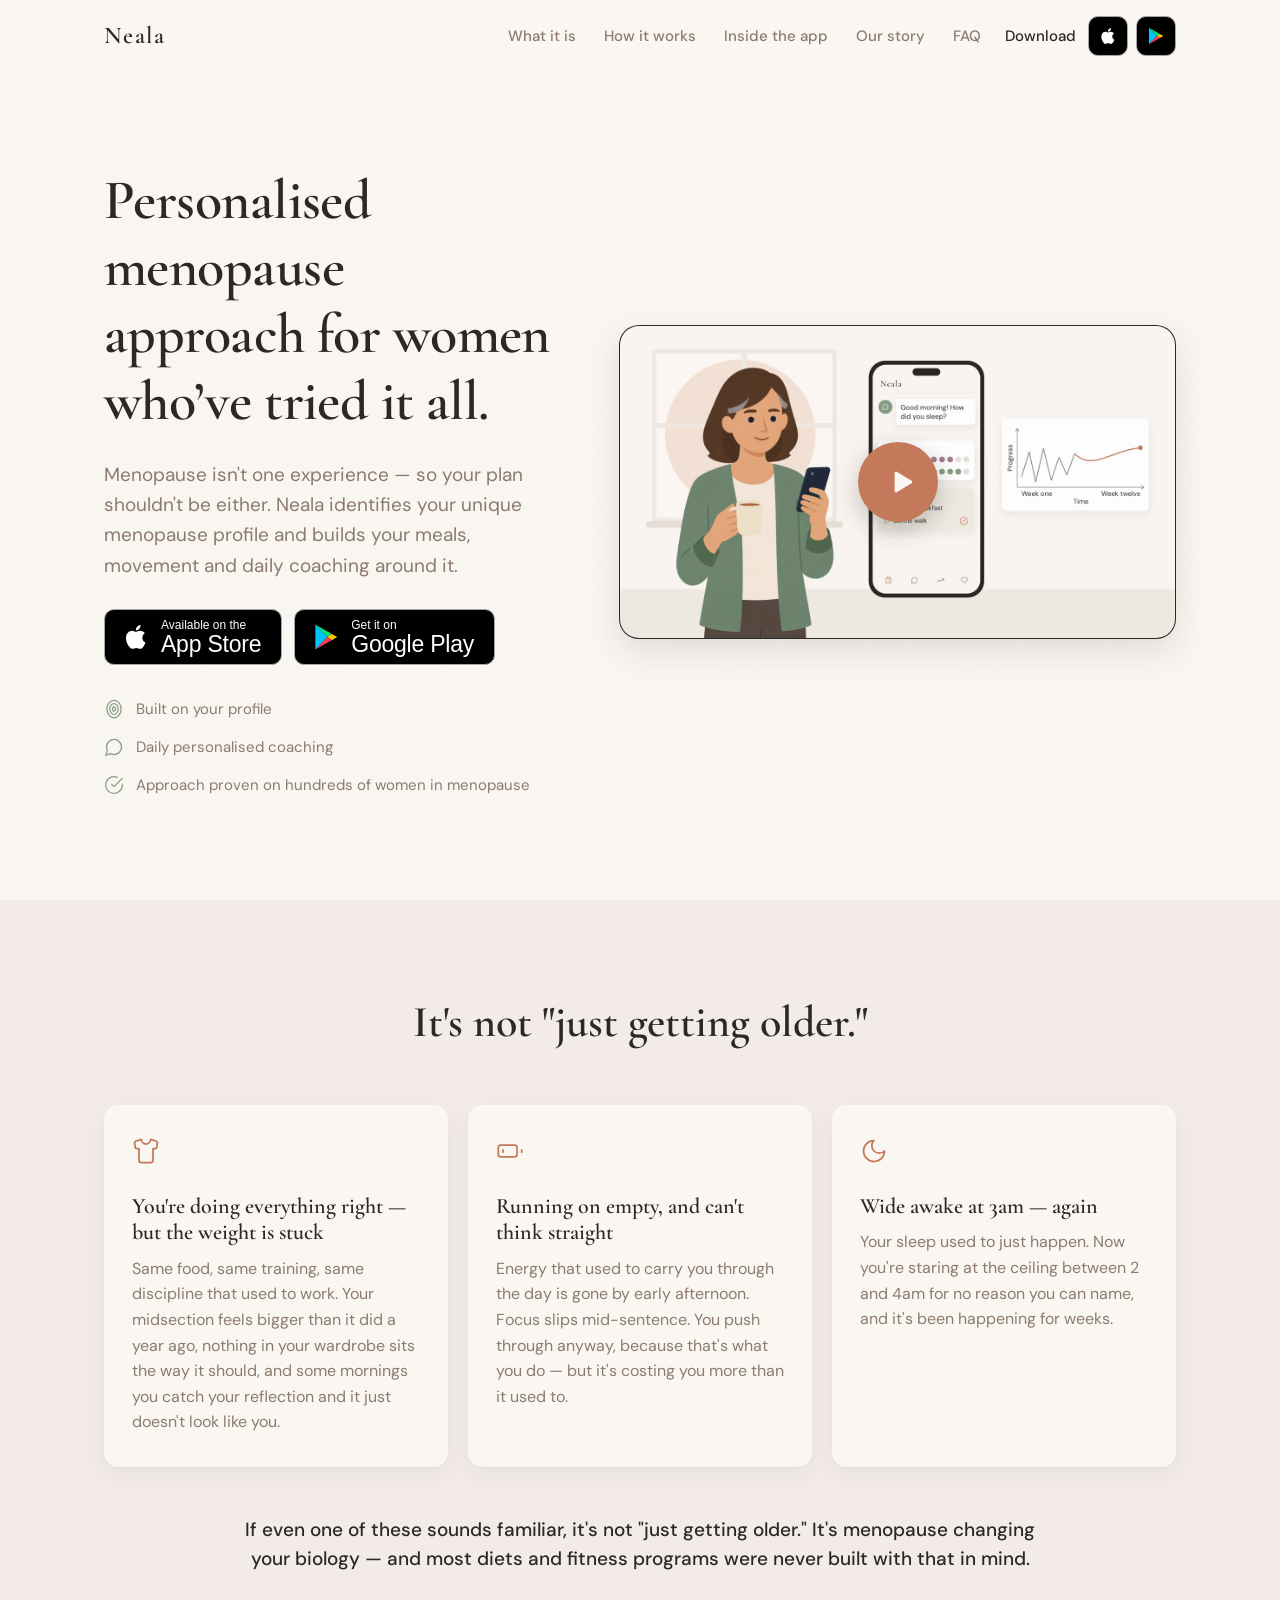
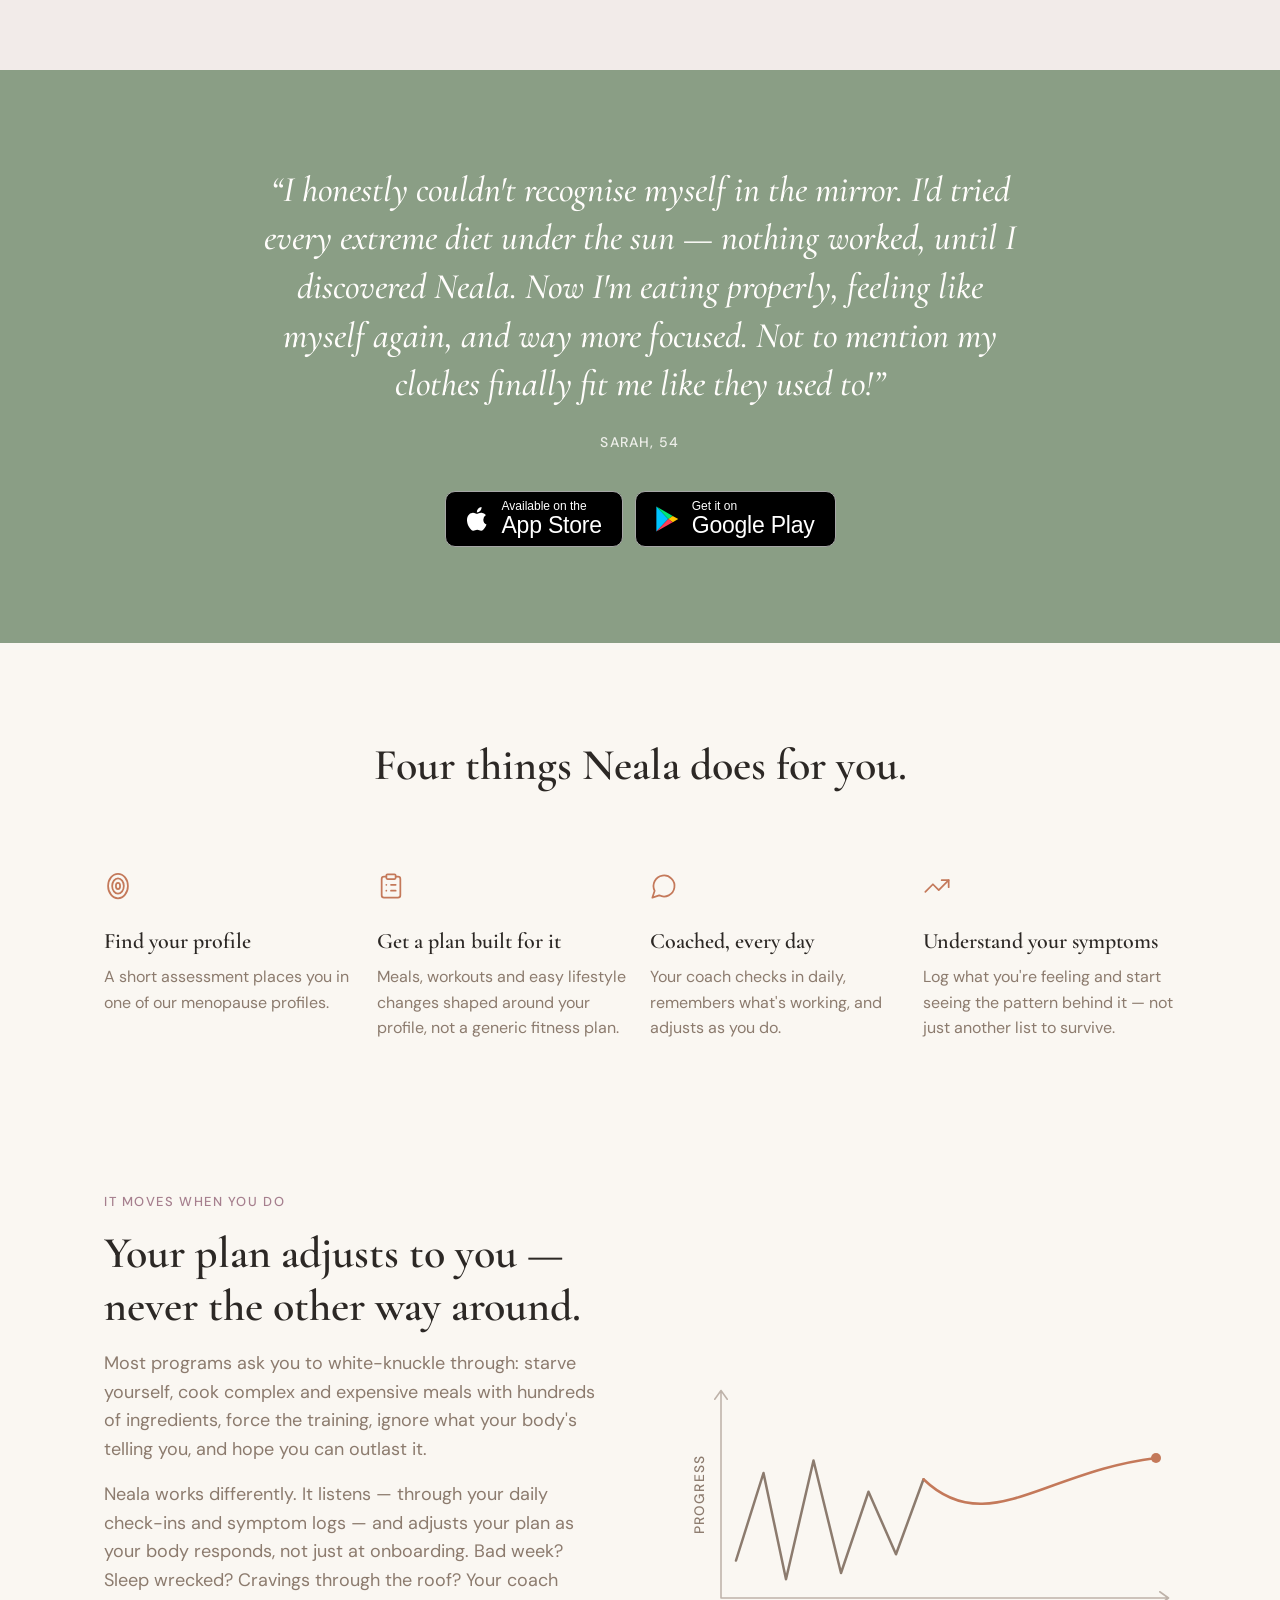
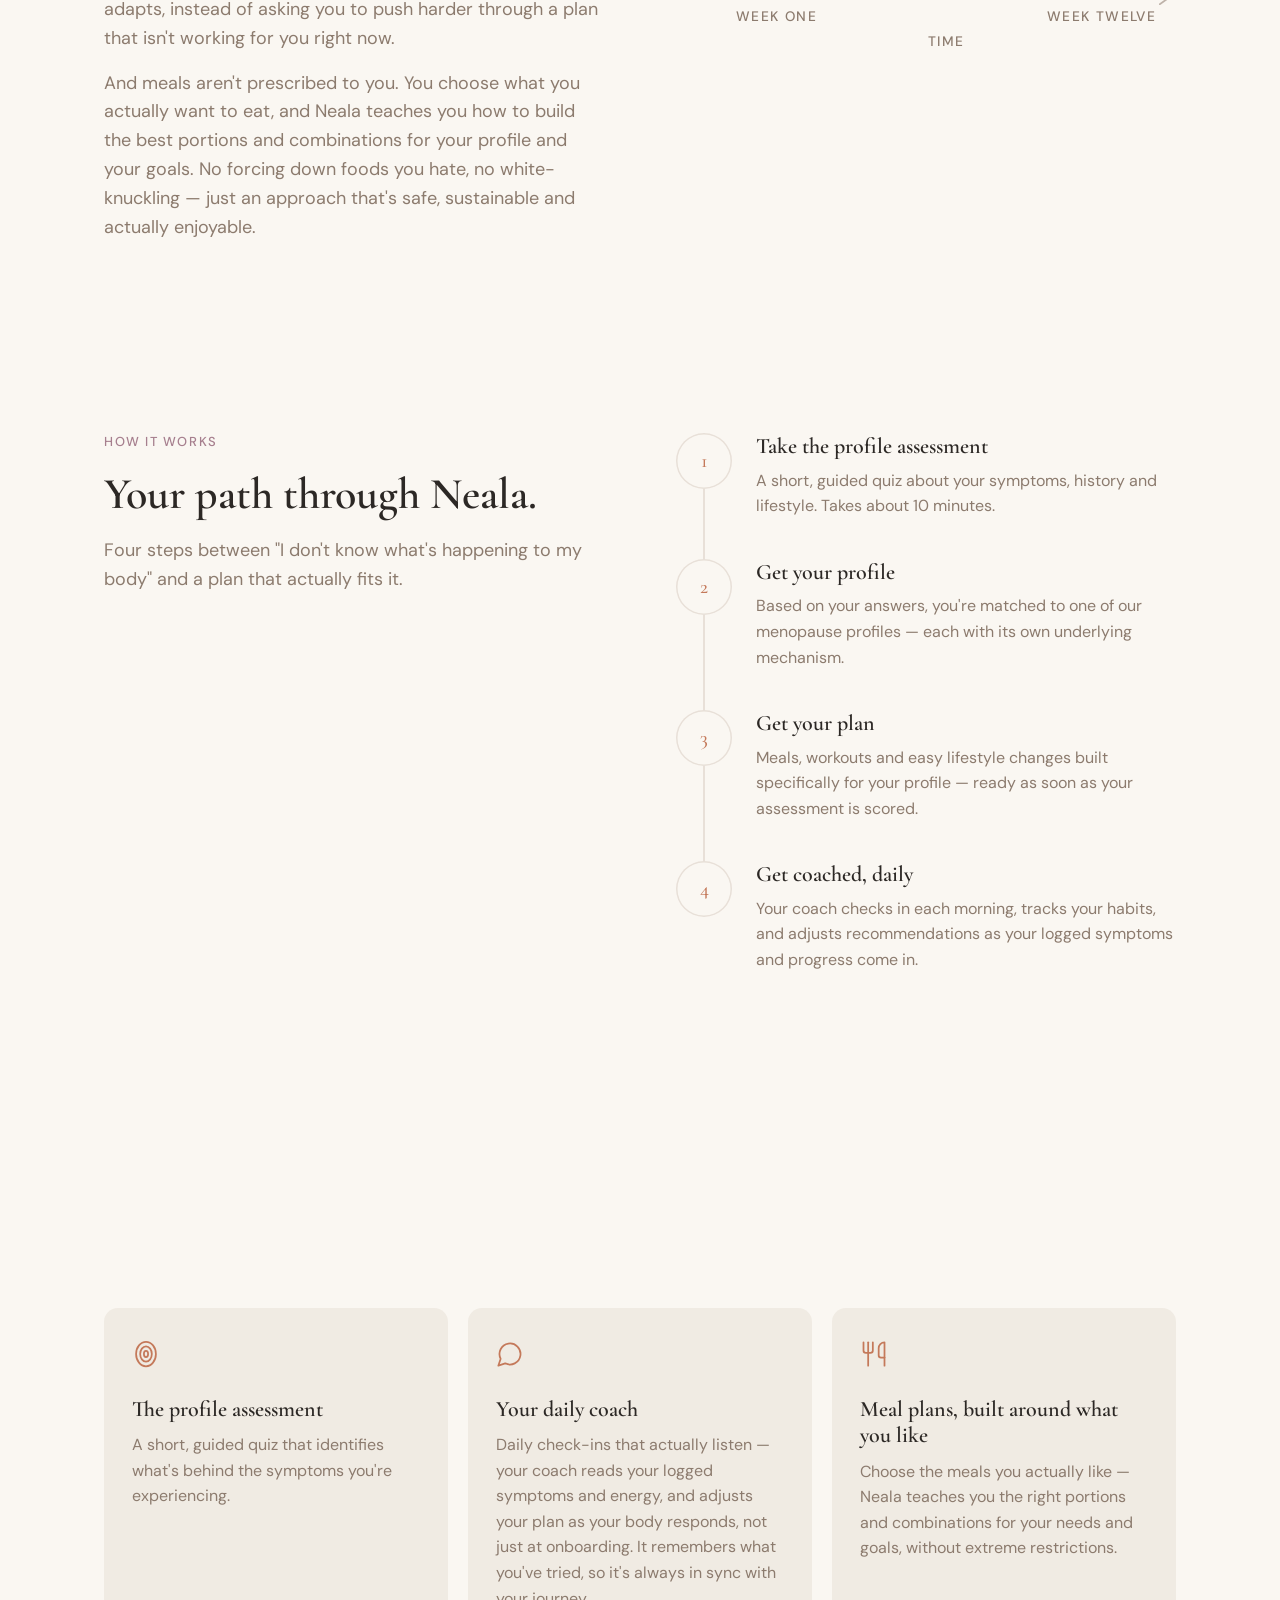
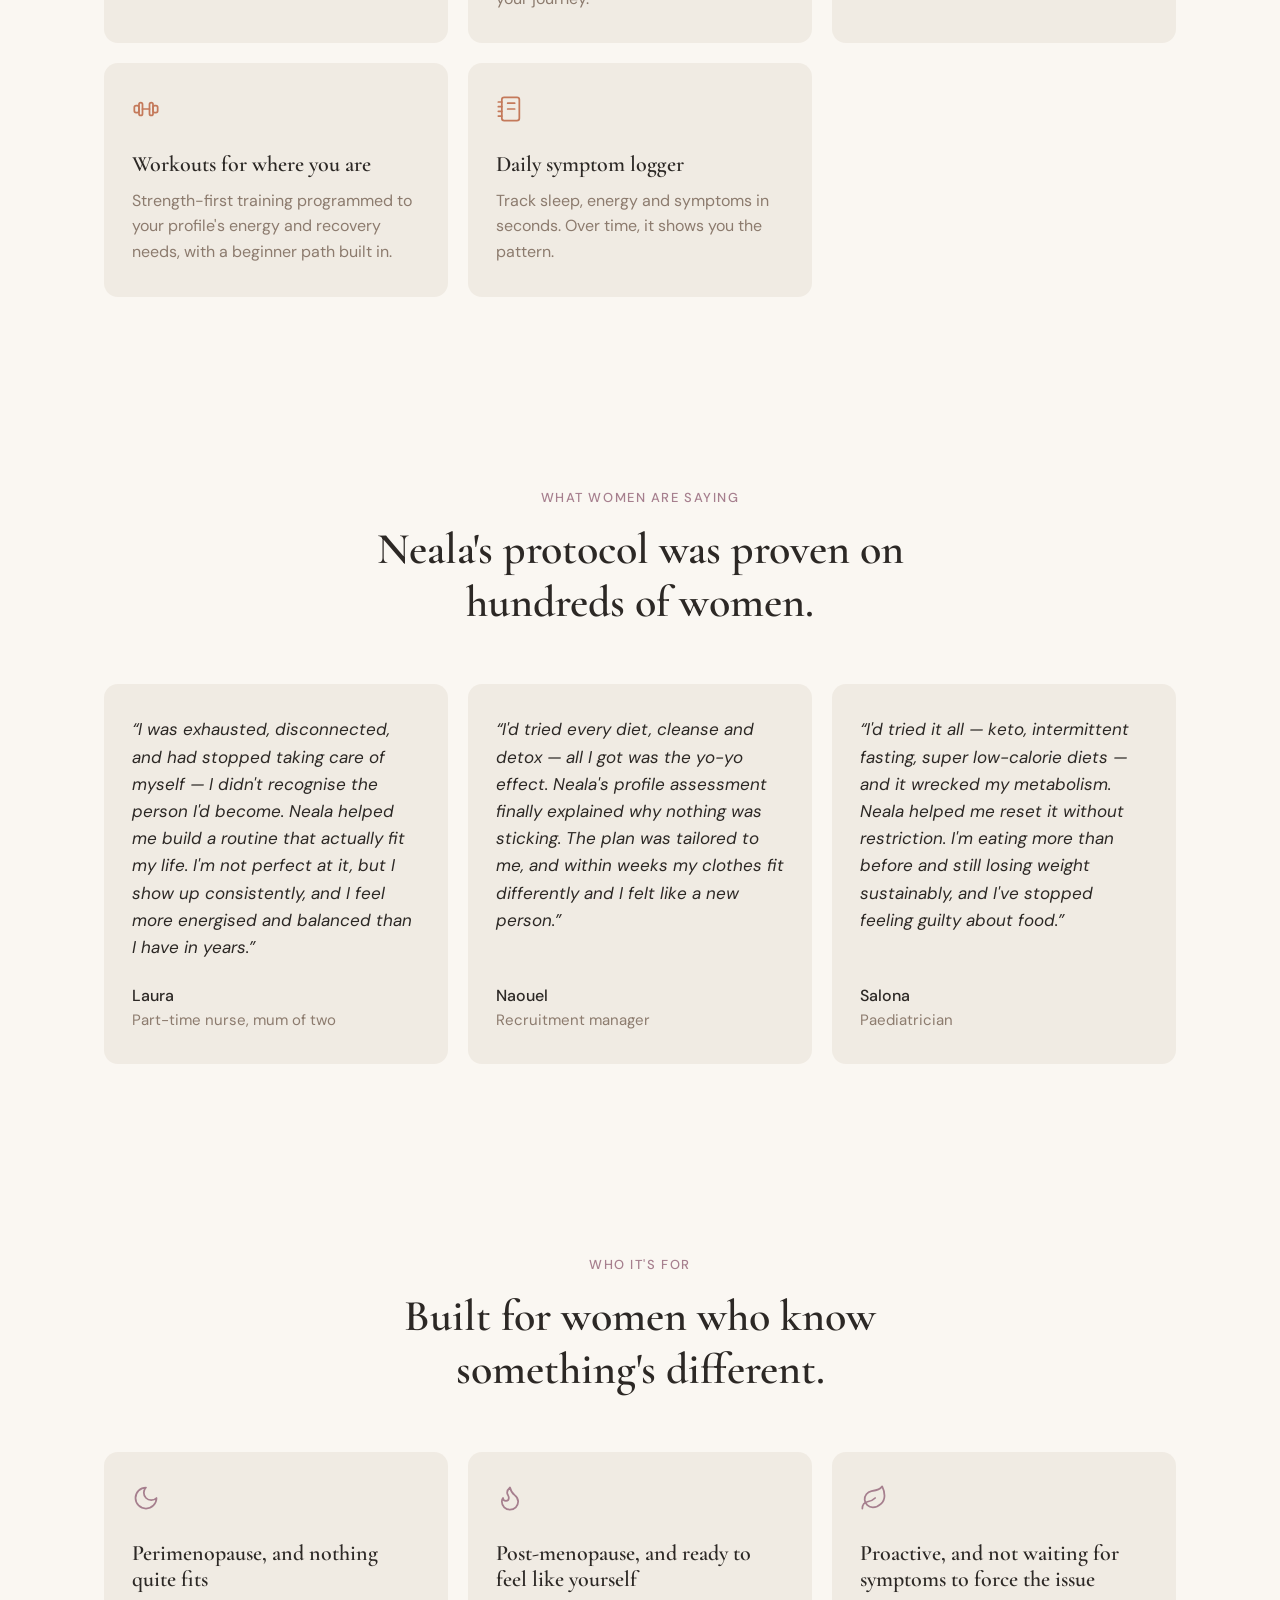
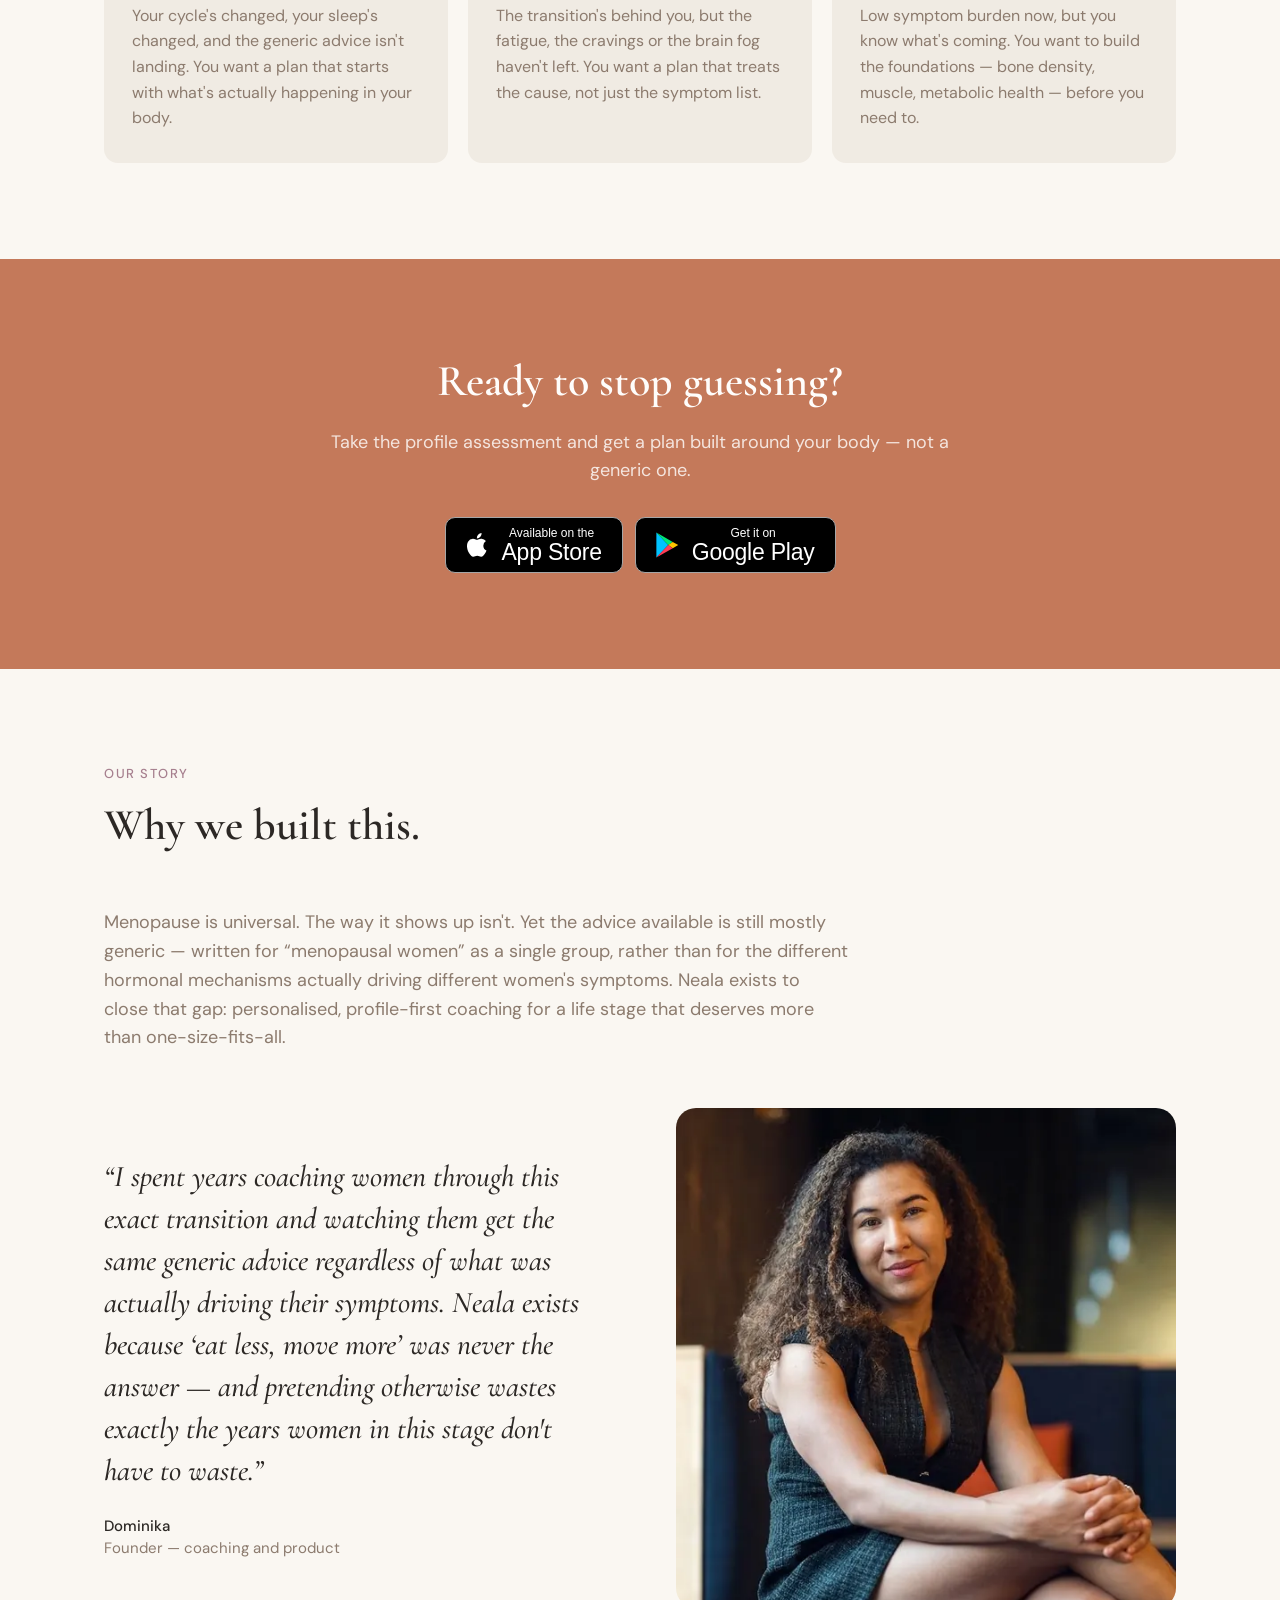
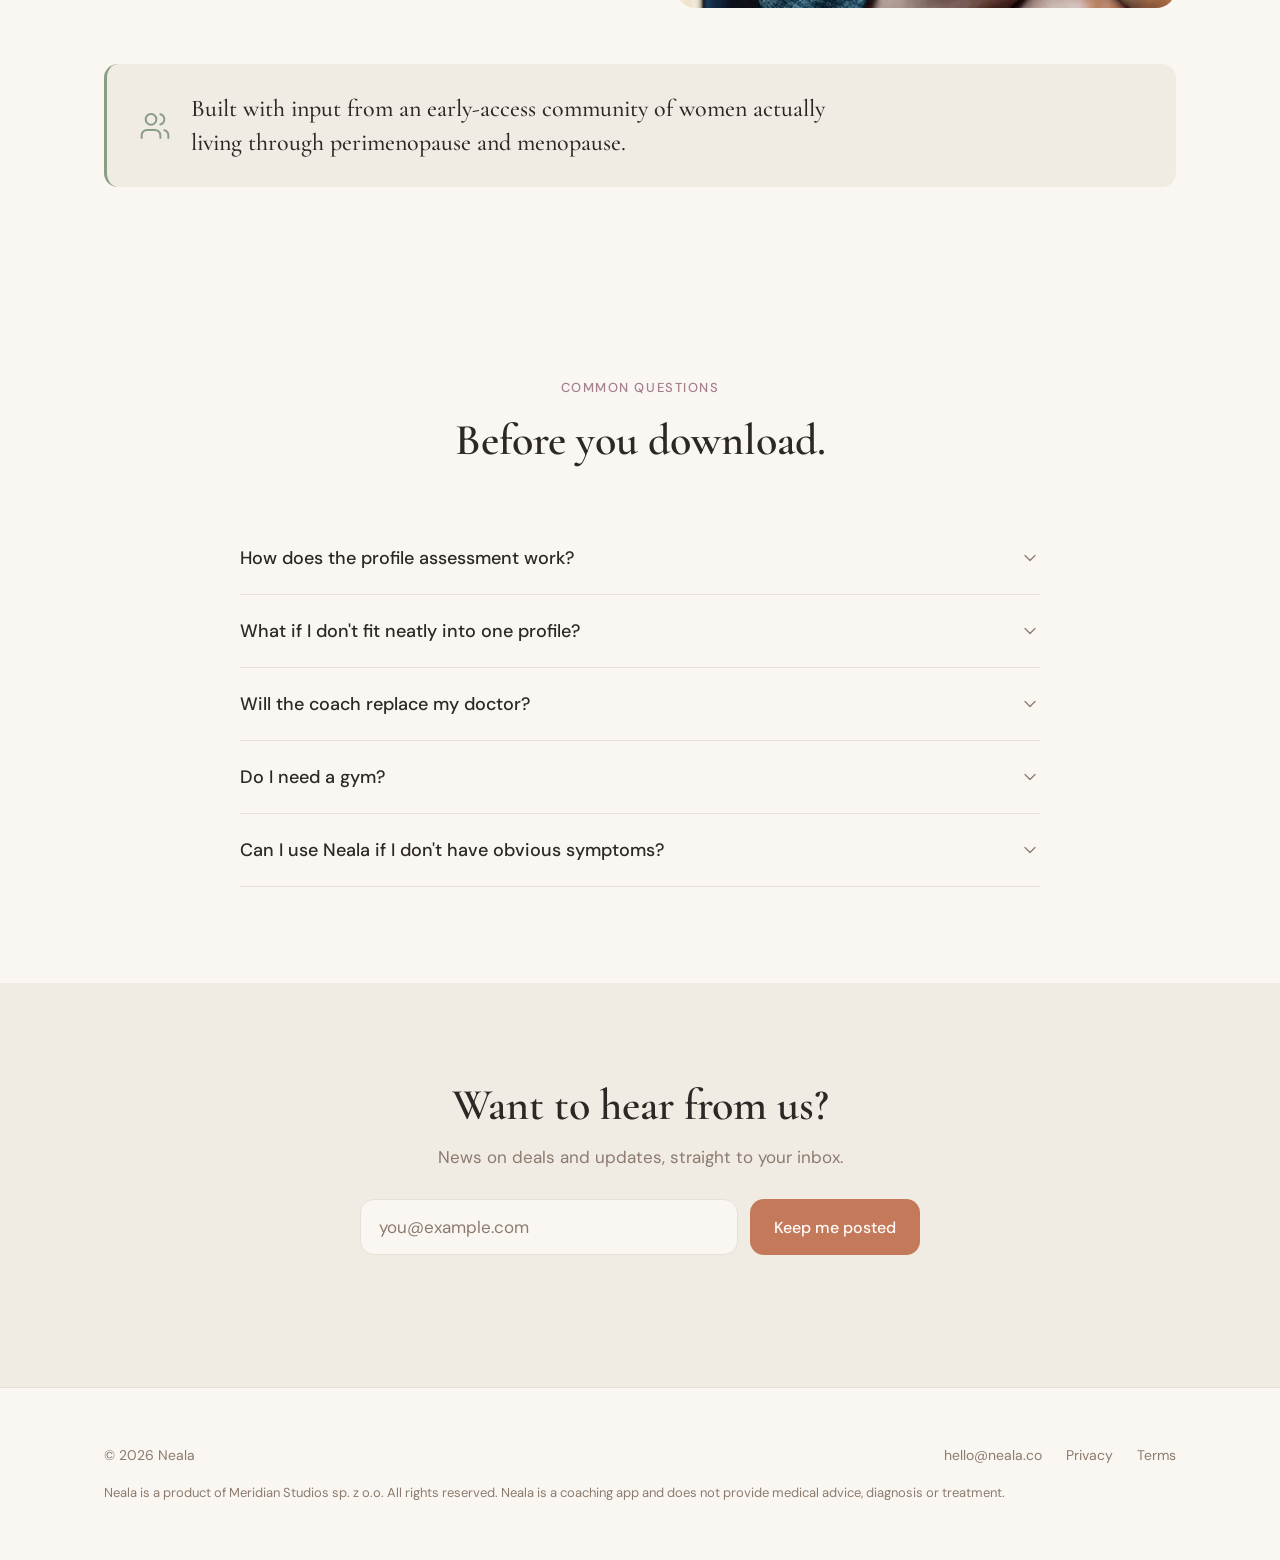
==== index.html @ 7c04488b "GA4 behind a cookie banner, website section in the privacy policy (LUN-166) Co-Authored-By: Claude O" ====
<!doctype html>
<html lang="en">
<head>
  <meta charset="utf-8">
  <meta name="viewport" content="width=device-width, initial-scale=1">

  <title>Neala - Personalised menopause coaching</title>
  <meta name="description" content="Menopause isn't one experience. Neala identifies your unique menopause profile and builds your meals, movement and daily coaching around it.">
  <link rel="canonical" href="https://neala.co/">

  <link rel="icon" href="assets/favicon.png" type="image/png">
  <link rel="apple-touch-icon" href="assets/apple-touch-icon.png">

  <!-- Link previews (iMessage, WhatsApp, Slack, social). -->
  <meta property="og:type" content="website">
  <meta property="og:site_name" content="Neala">
  <meta property="og:title" content="Neala - Personalised menopause coaching">
  <meta property="og:description" content="Personalised menopause approach for women who've tried it all.">
  <meta property="og:image" content="https://neala.co/assets/og-image.jpg">
  <meta property="og:image:width" content="1200">
  <meta property="og:image:height" content="630">
  <meta name="twitter:card" content="summary_large_image">
  <meta name="theme-color" content="#FAF7F2">

  <link rel="preconnect" href="https://fonts.googleapis.com">
  <link rel="preconnect" href="https://fonts.gstatic.com" crossorigin>
  <link href="https://fonts.googleapis.com/css2?family=Cormorant+Garamond:ital,wght@0,500;0,600;1,500;1,600&family=DM+Sans:wght@400;500&display=swap" rel="stylesheet">

  <link rel="stylesheet" href="assets/styles.css">

</head>
<body>

<a class="skip-link" href="#main">Skip to content</a>

<!-- One line-icon set for the whole page, referenced with <use>. Lucide geometry,
     1.5px stroke, matching the icon set the app uses. -->
<svg width="0" height="0" style="position:absolute" aria-hidden="true" focusable="false">
  <defs>
    <symbol id="i-shirt" viewBox="0 0 24 24"><path d="M20.38 3.46 16 2a4 4 0 0 1-8 0L3.62 3.46a2 2 0 0 0-1.34 2.23l.58 3.47a1 1 0 0 0 .99.84H6v10c0 1.1.9 2 2 2h8a2 2 0 0 0 2-2V10h2.15a1 1 0 0 0 .99-.84l.58-3.47a2 2 0 0 0-1.34-2.23Z"/></symbol>
    <symbol id="i-battery" viewBox="0 0 24 24"><rect x="2" y="7" width="16" height="10" rx="2"/><path d="M22 11v2M6 11v2"/></symbol>
    <symbol id="i-moon" viewBox="0 0 24 24"><path d="M12 3a6 6 0 0 0 9 9 9 9 0 1 1-9-9Z"/></symbol>
    <symbol id="i-compass" viewBox="0 0 24 24"><circle cx="12" cy="12" r="10"/><path d="m16.24 7.76-2.12 6.36-6.36 2.12 2.12-6.36 6.36-2.12Z"/></symbol>
    <symbol id="i-plan" viewBox="0 0 24 24"><path d="M16 4h2a2 2 0 0 1 2 2v14a2 2 0 0 1-2 2H6a2 2 0 0 1-2-2V6a2 2 0 0 1 2-2h2"/><rect x="8" y="2" width="8" height="4" rx="1"/><path d="M12 11h4M12 16h4M8 11h.01M8 16h.01"/></symbol>
    <symbol id="i-message" viewBox="0 0 24 24"><path d="M7.9 20A9 9 0 1 0 4 16.1L2 22Z"/></symbol>
    <symbol id="i-trending" viewBox="0 0 24 24"><path d="M22 7 13.5 15.5 8.5 10.5 2 17"/><path d="M16 7h6v6"/></symbol>
    <symbol id="i-utensils" viewBox="0 0 24 24"><path d="M3 2v7a2 2 0 0 0 2 2h4a2 2 0 0 0 2-2V2"/><path d="M7 2v20"/><path d="M21 15V2a5 5 0 0 0-5 5v6a2 2 0 0 0 2 2h3"/><path d="M21 15v7"/></symbol>
    <symbol id="i-dumbbell" viewBox="0 0 24 24"><rect x="2" y="9" width="4" height="6" rx="1.5"/><rect x="18" y="9" width="4" height="6" rx="1.5"/><rect x="6" y="6.5" width="3" height="11" rx="1.5"/><rect x="15" y="6.5" width="3" height="11" rx="1.5"/><path d="M9 12h6"/></symbol>
    <symbol id="i-apple" viewBox="0 0 24 24"><path d="M17.05 12.53a4.36 4.36 0 0 1 2.08-3.66 4.47 4.47 0 0 0-3.52-1.9c-1.48-.15-2.91.88-3.67.88s-1.93-.86-3.17-.84a4.69 4.69 0 0 0-3.95 2.4c-1.69 2.93-.43 7.27 1.21 9.65.8 1.16 1.76 2.47 3.01 2.42 1.21-.05 1.67-.78 3.13-.78s1.88.78 3.16.75c1.31-.02 2.13-1.18 2.93-2.35a10.4 10.4 0 0 0 1.33-2.72 4.23 4.23 0 0 1-2.54-3.85ZM14.7 5.4a4.28 4.28 0 0 0 .98-3.07 4.36 4.36 0 0 0-2.82 1.46 4.07 4.07 0 0 0-1 2.96 3.6 3.6 0 0 0 2.84-1.35Z"/></symbol>
    <symbol id="i-play" viewBox="0 0 24 24"><path fill="#00C3FF" d="M3.5 2 13 12 3.5 22Z"/><path fill="#00E676" d="M3.5 2 16.6 9.5 13 12Z"/><path fill="#FFC400" d="M16.6 9.5 21 12 16.6 14.5 13 12Z"/><path fill="#FF3D57" d="M3.5 22 13 12 16.6 14.5Z"/></symbol>
    <symbol id="i-users" viewBox="0 0 24 24"><path d="M16 21v-2a4 4 0 0 0-4-4H6a4 4 0 0 0-4 4v2"/><circle cx="9" cy="7" r="4"/><path d="M22 21v-2a4 4 0 0 0-3-3.87"/><path d="M16 3.13a4 4 0 0 1 0 7.75"/></symbol>
    <symbol id="i-check-circle" viewBox="0 0 24 24"><path d="M22 11.08V12a10 10 0 1 1-5.93-9.14"/><path d="M22 4 12 14.01l-3-3"/></symbol>
    <symbol id="i-pulse" viewBox="0 0 24 24"><path d="M22 12h-4l-3 9L9 3l-3 9H2"/></symbol>
    <symbol id="i-heart" viewBox="0 0 24 24"><path d="M19 14c1.49-1.46 3-3.21 3-5.5A5.5 5.5 0 0 0 16.5 3c-1.76 0-3 .5-4.5 2-1.5-1.5-2.74-2-4.5-2A5.5 5.5 0 0 0 2 8.5c0 2.3 1.5 4.05 3 5.5l7 7Z"/></symbol>
    <symbol id="i-flame" viewBox="0 0 24 24"><path d="M8.5 14.5A2.5 2.5 0 0 0 11 12c0-1.38-.5-2-1-3-1.07-2.14-.22-4.05 2-6 .5 2.5 2 4.9 4 6.5 2 1.6 3 3.5 3 5.5a7 7 0 1 1-14 0c0-1.15.43-2.29 1-3a2.5 2.5 0 0 0 2.5 2.5Z"/></symbol>
    <symbol id="i-leaf" viewBox="0 0 24 24"><path d="M11 20A7 7 0 0 1 9.8 6.1C15.5 5 17 4.48 19 2c1 2 2 4.18 2 8 0 5.5-4.78 10-10 10Z"/><path d="M2 21c0-3 1.85-5.36 5.08-6C9.5 14.52 12 13 13 12"/></symbol>
    <symbol id="i-pen" viewBox="0 0 24 24"><path d="M12 20h9"/><path d="M16.38 3.62a1 1 0 0 1 3 3L7.37 18.64a2 2 0 0 1-.86.5l-2.87.84a.5.5 0 0 1-.62-.62l.84-2.87a2 2 0 0 1 .5-.86Z"/></symbol>
    <symbol id="i-boundary" viewBox="0 0 24 24"><circle cx="12" cy="12" r="9"/><path d="M8 12h8"/></symbol>
    <symbol id="i-pattern" viewBox="0 0 24 24"><ellipse cx="12" cy="12" rx="8.5" ry="10.5"/><ellipse cx="12" cy="12" rx="5" ry="6.5"/><ellipse cx="12" cy="12" rx="1.8" ry="2.6"/></symbol>
    <symbol id="i-notebook" viewBox="0 0 24 24"><rect x="5" y="2" width="15" height="20" rx="2"/><path d="M2 6h3M2 10h3M2 14h3M2 18h3"/><path d="M10 7h6M10 12h6"/></symbol>
    <symbol id="i-play-video" viewBox="0 0 24 24"><path d="M8 5.14v13.72a1 1 0 0 0 1.5.86l11.24-6.86a1 1 0 0 0 0-1.72L9.5 4.28A1 1 0 0 0 8 5.14Z"/></symbol>
    <symbol id="i-chevron" viewBox="0 0 24 24"><path d="m6 9 6 6 6-6"/></symbol>
  </defs>
</svg>

<header class="site-header" id="site-header">
  <div class="container">
    <a class="brand" href="#top">Neala</a>
    <nav class="nav" aria-label="Sections">
      <a href="#what">What it is</a>
      <a href="#how">How it works</a>
      <a href="#inside">Inside the app</a>
      <a href="#story">Our story</a>
      <a href="#faq">FAQ</a>
    </nav>
    <!-- App Store record: bundle com.lunahealth.app, Apple ID 6780959532. -->
    <div class="nav-download">
      <span class="nav-download-label">Download</span>
      <a class="store-chip" href="https://apps.apple.com/app/id6780959532" aria-label="Download on the App Store"><svg aria-hidden="true"><use href="#i-apple"/></svg></a>
      <a class="store-chip" href="#" aria-label="Get it on Google Play"><svg aria-hidden="true"><use href="#i-play"/></svg></a>
    </div>
  </div>
</header>

<main id="main">

  <!-- ============ HERO ============ -->
  <section class="hero" id="top">
    <div class="container hero-grid">
      <div class="hero-copy">
        <h1 class="reveal" style="--i:1">Personalised menopause approach for women who’ve tried it all.</h1>
        <p class="lead reveal" style="--i:2">Menopause isn't one experience — so your plan shouldn't be either. Neala identifies your unique menopause profile and builds your meals, movement and daily coaching around it.</p>
        <div class="cta-row reveal" style="--i:3">
          <a class="store-badge" href="https://apps.apple.com/app/id6780959532">
            <svg aria-hidden="true"><use href="#i-apple"/></svg>
            <span><small>Available on the</small> App Store</span>
          </a>
          <a class="store-badge" href="#"><!-- TODO: Google Play URL once the listing is public -->
            <svg aria-hidden="true"><use href="#i-play"/></svg>
            <span><small>Get it on</small> Google Play</span>
          </a>
        </div>
        <ul class="badges reveal" style="--i:4">
          <li><svg class="icon" aria-hidden="true"><use href="#i-pattern"/></svg>Built on your profile</li>
          <li><svg class="icon" aria-hidden="true"><use href="#i-message"/></svg>Daily personalised coaching</li>
          <li><svg class="icon" aria-hidden="true"><use href="#i-check-circle"/></svg>Approach proven on hundreds of women in menopause</li>
        </ul>
      </div>
      <!-- Plays only when she presses play. Native controls give pause, seek,
           volume and fullscreen; main.js hides them behind the big play button
           until the first play. Without JS the native controls just work. -->
      <div class="hero-media reveal" style="--i:2">
        <video id="hero-video" src="assets/hero.mp4" poster="assets/hero-poster.jpg" width="1920" height="1080" controls playsinline preload="metadata" aria-label="Neala in one minute: why menopause changes what works, and how the app builds your meals, workouts and daily habits around your profile."></video>
        <button class="video-play" id="hero-play" type="button" aria-label="Play video" hidden>
          <svg aria-hidden="true"><use href="#i-play-video"/></svg>
        </button>
      </div>
    </div>
  </section>

  <!-- ============ SOUND FAMILIAR? ============ -->
  <section class="pains" id="what">
    <div class="container">
      <div class="section-head reveal">
        <h2>It's not "just getting older."</h2>
      </div>
      <div class="grid grid--3">
        <div class="card reveal">
          <svg class="icon" aria-hidden="true"><use href="#i-shirt"/></svg>
          <h3>You're doing everything right — but the weight is stuck</h3>
          <p>Same food, same training, same discipline that used to work. Your midsection feels bigger than it did a year ago, nothing in your wardrobe sits the way it should, and some mornings you catch your reflection and it just doesn't look like you.</p>
        </div>
        <div class="card reveal" style="--i:1">
          <svg class="icon" aria-hidden="true"><use href="#i-battery"/></svg>
          <h3>Running on empty, and can't think straight</h3>
          <p>Energy that used to carry you through the day is gone by early afternoon. Focus slips mid-sentence. You push through anyway, because that's what you do — but it's costing you more than it used to.</p>
        </div>
        <div class="card reveal" style="--i:2">
          <svg class="icon" aria-hidden="true"><use href="#i-moon"/></svg>
          <h3>Wide awake at 3am — again</h3>
          <p>Your sleep used to just happen. Now you're staring at the ceiling between 2 and 4am for no reason you can name, and it's been happening for weeks.</p>
        </div>
      </div>
      <p class="pains-note reveal" style="--i:3">If even one of these sounds familiar, it's not "just getting older." It's menopause changing your biology — and most diets and fitness programs were never built with that in mind.</p>
    </div>
  </section>

  <!-- ============ PULL QUOTE ============ -->
  <section class="band">
    <div class="container">
      <blockquote class="reveal">
        “I honestly couldn't recognise myself in the mirror. I'd tried every extreme diet under the sun — nothing worked, until I discovered Neala. Now I'm eating properly, feeling like myself again, and way more focused. Not to mention my clothes finally fit me like they used to!”
        <cite>Sarah, 54</cite>
      </blockquote>
      <div class="cta-row band-cta reveal" style="--i:1">
        <a class="store-badge" href="https://apps.apple.com/app/id6780959532">
            <svg aria-hidden="true"><use href="#i-apple"/></svg>
            <span><small>Available on the</small> App Store</span>
          </a>
          <a class="store-badge" href="#"><!-- TODO: Google Play URL once the listing is public -->
            <svg aria-hidden="true"><use href="#i-play"/></svg>
            <span><small>Get it on</small> Google Play</span>
          </a>
      </div>
    </div>
  </section>

  <!-- ============ QUICK LOOK ============ -->
  <section id="quick-look">
    <div class="container">
      <div class="section-head reveal">
        <h2>Four things Neala does for you.</h2>
      </div>
      <div class="grid grid--4">
        <div class="card card--plain reveal">
          <svg class="icon" aria-hidden="true"><use href="#i-pattern"/></svg>
          <h3>Find your profile</h3>
          <p>A short assessment places you in one of our menopause profiles.</p>
        </div>
        <div class="card card--plain reveal" style="--i:1">
          <svg class="icon" aria-hidden="true"><use href="#i-plan"/></svg>
          <h3>Get a plan built for it</h3>
          <p>Meals, workouts and easy lifestyle changes shaped around your profile, not a generic fitness plan.</p>
        </div>
        <div class="card card--plain reveal" style="--i:2">
          <svg class="icon" aria-hidden="true"><use href="#i-message"/></svg>
          <h3>Coached, every day</h3>
          <p>Your coach checks in daily, remembers what's working, and adjusts as you do.</p>
        </div>
        <div class="card card--plain reveal" style="--i:3">
          <svg class="icon" aria-hidden="true"><use href="#i-trending"/></svg>
          <h3>Understand your symptoms</h3>
          <p>Log what you're feeling and start seeing the pattern behind it — not just another list to survive.</p>
        </div>
      </div>
    </div>
  </section>

  <!-- ============ PLAN ADJUSTS ============ -->
  <section>
    <div class="container split">
      <div class="reveal">
        <p class="eyebrow">It moves when you do</p>
        <h2>Your plan adjusts to you — never the other way around.</h2>
        <p class="lead">Most programs ask you to white-knuckle through: starve yourself, cook complex and expensive meals with hundreds of ingredients, force the training, ignore what your body's telling you, and hope you can outlast it.</p>
        <p class="lead">Neala works differently. It listens — through your daily check-ins and symptom logs — and adjusts your plan as your body responds, not just at onboarding. Bad week? Sleep wrecked? Cravings through the roof? Your coach adapts, instead of asking you to push harder through a plan that isn't working for you right now.</p>
        <p class="lead">And meals aren't prescribed to you. You choose what you actually want to eat, and Neala teaches you how to build the best portions and combinations for your profile and your goals. No forcing down foods you hate, no white-knuckling — just an approach that's safe, sustainable and actually enjoyable.</p>
      </div>
      <div class="reveal" style="--i:1">
        <!-- A jagged line settling into a steady one: the "adjusts" idea, per the design notes. -->
        <svg class="adjust-graphic" viewBox="0 0 400 224" role="img" aria-label="Progress over time: a jagged line gradually smoothing into a steady, rising line.">
          <path class="axis" d="M36 180 V14 M31 21 L36 14 L41 21 M36 180 H394 M387 175 L394 180 L387 185"/>
          <text class="axis-label" transform="translate(22 97) rotate(-90)" text-anchor="middle">Progress</text>
          <text class="axis-label" x="216" y="218" text-anchor="middle">Time</text>
          <path class="jagged" d="M48 150 L70 80 L88 165 L110 70 L132 160 L154 95 L176 145 L198 85"/>
          <path class="smooth" d="M198 85 C 229 115, 260 105, 296 92 S 353 72, 384 68"/>
          <circle cx="384" cy="68" r="4" fill="var(--primary)" stroke="none"/>
          <text x="48" y="198">Week one</text>
          <text x="384" y="198" text-anchor="end">Week twelve</text>
        </svg>
      </div>
    </div>
  </section>

  <!-- ============ HOW IT WORKS ============ -->
  <section id="how">
    <div class="container split split--top">
      <div class="reveal">
        <p class="eyebrow">How it works</p>
        <h2>Your path through Neala.</h2>
        <p class="lead">Four steps between "I don't know what's happening to my body" and a plan that actually fits it.</p>
      </div>
      <ol class="steps">
        <li class="step reveal">
          <span class="step-num" aria-hidden="true">1</span>
          <div>
            <h3>Take the profile assessment</h3>
            <p>A short, guided quiz about your symptoms, history and lifestyle. Takes about 10 minutes.</p>
          </div>
        </li>
        <li class="step reveal" style="--i:1">
          <span class="step-num" aria-hidden="true">2</span>
          <div>
            <h3>Get your profile</h3>
            <p>Based on your answers, you're matched to one of our menopause profiles — each with its own underlying mechanism.</p>
          </div>
        </li>
        <li class="step reveal" style="--i:2">
          <span class="step-num" aria-hidden="true">3</span>
          <div>
            <h3>Get your plan</h3>
            <p>Meals, workouts and easy lifestyle changes built specifically for your profile — ready as soon as your assessment is scored.</p>
          </div>
        </li>
        <li class="step reveal" style="--i:3">
          <span class="step-num" aria-hidden="true">4</span>
          <div>
            <h3>Get coached, daily</h3>
            <p>Your coach checks in each morning, tracks your habits, and adjusts recommendations as your logged symptoms and progress come in.</p>
          </div>
        </li>
      </ol>
    </div>
  </section>

  <!-- ============ FEATURE GRID ============ -->
  <section id="inside">
    <div class="container">
      <div class="section-head reveal">
        <p class="eyebrow">Inside the app</p>
        <h2>Everything you need, personalised.</h2>
      </div>
      <div class="grid grid--3">
        <div class="card reveal">
          <svg class="icon" aria-hidden="true"><use href="#i-pattern"/></svg>
          <h3>The profile assessment</h3>
          <p>A short, guided quiz that identifies what's behind the symptoms you're experiencing.</p>
        </div>
        <div class="card reveal" style="--i:1">
          <svg class="icon" aria-hidden="true"><use href="#i-message"/></svg>
          <h3>Your daily coach</h3>
          <p>Daily check-ins that actually listen — your coach reads your logged symptoms and energy, and adjusts your plan as your body responds, not just at onboarding. It remembers what you've tried, so it's always in sync with your journey.</p>
        </div>
        <div class="card reveal" style="--i:2">
          <svg class="icon" aria-hidden="true"><use href="#i-utensils"/></svg>
          <h3>Meal plans, built around what you like</h3>
          <p>Choose the meals you actually like — Neala teaches you the right portions and combinations for your needs and goals, without extreme restrictions.</p>
        </div>
        <div class="card reveal" style="--i:3">
          <svg class="icon" aria-hidden="true"><use href="#i-dumbbell"/></svg>
          <h3>Workouts for where you are</h3>
          <p>Strength-first training programmed to your profile's energy and recovery needs, with a beginner path built in.</p>
        </div>
        <div class="card reveal" style="--i:4">
          <svg class="icon" aria-hidden="true"><use href="#i-notebook"/></svg>
          <h3>Daily symptom logger</h3>
          <p>Track sleep, energy and symptoms in seconds. Over time, it shows you the pattern.</p>
        </div>
      </div>
    </div>
  </section>

  <!-- ============ TESTIMONIALS ============ -->
  <section>
    <div class="container">
      <div class="section-head reveal">
        <p class="eyebrow">What women are saying</p>
        <h2>Neala's protocol was proven on hundreds of women.</h2>
      </div>
      <div class="grid grid--3">
        <figure class="card quote-card reveal">
          <blockquote>“I was exhausted, disconnected, and had stopped taking care of myself — I didn't recognise the person I'd become. Neala helped me build a routine that actually fit my life. I'm not perfect at it, but I show up consistently, and I feel more energised and balanced than I have in years.”</blockquote>
          <figcaption><span class="q-name">Laura</span><span class="q-role">Part-time nurse, mum of two</span></figcaption>
        </figure>
        <figure class="card quote-card reveal" style="--i:1">
          <blockquote>“I'd tried every diet, cleanse and detox — all I got was the yo-yo effect. Neala's profile assessment finally explained why nothing was sticking. The plan was tailored to me, and within weeks my clothes fit differently and I felt like a new person.”</blockquote>
          <figcaption><span class="q-name">Naouel</span><span class="q-role">Recruitment manager</span></figcaption>
        </figure>
        <figure class="card quote-card reveal" style="--i:2">
          <blockquote>“I'd tried it all — keto, intermittent fasting, super low-calorie diets — and it wrecked my metabolism. Neala helped me reset it without restriction. I'm eating more than before and still losing weight sustainably, and I've stopped feeling guilty about food.”</blockquote>
          <figcaption><span class="q-name">Salona</span><span class="q-role">Paediatrician</span></figcaption>
        </figure>
      </div>
    </div>
  </section>

  <!-- ============ BUILT FOR WOMEN WHO ============ -->
  <section>
    <div class="container">
      <div class="section-head reveal">
        <p class="eyebrow">Who it's for</p>
        <h2>Built for women who know something's different.</h2>
      </div>
      <div class="grid grid--3">
        <div class="card reveal">
          <svg class="icon icon--mauve" aria-hidden="true"><use href="#i-moon"/></svg>
          <h3>Perimenopause, and nothing quite fits</h3>
          <p>Your cycle's changed, your sleep's changed, and the generic advice isn't landing. You want a plan that starts with what's actually happening in your body.</p>
        </div>
        <div class="card reveal" style="--i:1">
          <svg class="icon icon--mauve" aria-hidden="true"><use href="#i-flame"/></svg>
          <h3>Post-menopause, and ready to feel like yourself</h3>
          <p>The transition's behind you, but the fatigue, the cravings or the brain fog haven't left. You want a plan that treats the cause, not just the symptom list.</p>
        </div>
        <div class="card reveal" style="--i:2">
          <svg class="icon icon--mauve" aria-hidden="true"><use href="#i-leaf"/></svg>
          <h3>Proactive, and not waiting for symptoms to force the issue</h3>
          <p>Low symptom burden now, but you know what's coming. You want to build the foundations — bone density, muscle, metabolic health — before you need to.</p>
        </div>
      </div>
    </div>
  </section>

  <!-- ============ CLOSING CTA ============ -->
  <section class="closing">
    <div class="container">
      <div class="reveal">
        <h2>Ready to stop guessing?</h2>
        <p>Take the profile assessment and get a plan built around your body — not a generic one.</p>
        <div class="cta-row">
          <a class="store-badge" href="https://apps.apple.com/app/id6780959532">
            <svg aria-hidden="true"><use href="#i-apple"/></svg>
            <span><small>Available on the</small> App Store</span>
          </a>
          <a class="store-badge" href="#"><!-- TODO: Google Play URL once the listing is public -->
            <svg aria-hidden="true"><use href="#i-play"/></svg>
            <span><small>Get it on</small> Google Play</span>
          </a>
        </div>
      </div>
    </div>
  </section>

  <!-- ============ FOUNDER ============ -->
  <section id="story">
    <div class="container">
      <div class="section-head left reveal">
        <p class="eyebrow">Our story</p>
        <h2>Why we built this.</h2>
      </div>

      <p class="lead story-intro reveal">Menopause is universal. The way it shows up isn't. Yet the advice available is still mostly generic — written for “menopausal women” as a single group, rather than for the different hormonal mechanisms actually driving different women's symptoms. Neala exists to close that gap: personalised, profile-first coaching for a life stage that deserves more than one-size-fits-all.</p>

      <div class="split">
        <div class="reveal">
          <p class="founder-quote">“I spent years coaching women through this exact transition and watching them get the same generic advice regardless of what was actually driving their symptoms. Neala exists because ‘eat less, move more’ was never the answer — and pretending otherwise wastes exactly the years women in this stage don't have to waste.”</p>
          <p class="founder-name">Dominika</p>
          <p class="founder-role">Founder — coaching and product</p>
        </div>
        <img class="founder-photo reveal" style="--i:1" src="assets/dominika.webp" srcset="assets/dominika.webp 1x, assets/dominika@2x.webp 2x" width="560" height="560" loading="lazy" decoding="async" alt="Dominika, Neala's founder, smiling and sitting with her hands clasped over her knee.">
      </div>

      <div class="community-note reveal">
        <svg class="icon icon--sage" aria-hidden="true"><use href="#i-users"/></svg>
        <p>Built with input from an early-access community of women actually living through perimenopause and menopause.</p>
      </div>
    </div>
  </section>

  <!-- ============ FAQ ============ -->
  <section id="faq">
    <div class="container">
      <div class="section-head reveal">
        <p class="eyebrow">Common questions</p>
        <h2>Before you download.</h2>
      </div>
      <div class="faq reveal">
        <details>
          <summary>How does the profile assessment work?<svg class="chev" aria-hidden="true"><use href="#i-chevron"/></svg></summary>
          <div class="answer"><p>A short onboarding quiz asks about your symptoms, history and lifestyle. Your answers are scored against multiple menopause profiles, and you're matched to the one that fits best.</p></div>
        </details>
        <details>
          <summary>What if I don't fit neatly into one profile?<svg class="chev" aria-hidden="true"><use href="#i-chevron"/></svg></summary>
          <div class="answer"><p>Most women lean toward one dominant profile even when a few symptoms overlap. Your plan is built around your dominant profile, with room to adjust as you log more data.</p></div>
        </details>
        <details>
          <summary>Will the coach replace my doctor?<svg class="chev" aria-hidden="true"><use href="#i-chevron"/></svg></summary>
          <div class="answer"><p>No. It's a daily companion for lifestyle coaching — nutrition, movement and symptoms — not a substitute for clinical care.</p></div>
        </details>
        <details>
          <summary>Do I need a gym?<svg class="chev" aria-hidden="true"><use href="#i-chevron"/></svg></summary>
          <div class="answer"><p>No. Strength-first training, three full-body sessions a week for most profiles — fewer at the start if your energy is low, building up as it stabilises. Dumbbells, bands and bodyweight are all you need.</p></div>
        </details>
        <details>
          <summary>Can I use Neala if I don't have obvious symptoms?<svg class="chev" aria-hidden="true"><use href="#i-chevron"/></svg></summary>
          <div class="answer"><p>Yes — one of our profiles is built for exactly this: low symptom burden now, with a plan focused on prevention.</p></div>
        </details>
      </div>
    </div>
  </section>

  <!-- ============ UPDATES ============ -->
  <section class="updates">
    <div class="container">
      <div class="waitlist reveal">
        <h2>Want to hear from us?</h2>
        <p class="waitlist-label">News on deals and updates, straight to your inbox.</p>
        <form id="waitlist" novalidate>
          <label class="sr-only" for="email">Email address</label>
          <input id="email" name="email" type="email" autocomplete="email" placeholder="you@example.com" required>
          <button class="btn" type="submit">Keep me posted</button>
        </form>
        <p class="msg" id="msg" aria-live="polite"></p>
      </div>
    </div>
  </section>

</main>

<footer class="site-footer">
  <div class="container">
    <span>© <span id="year"></span> Neala</span>
    <nav aria-label="Legal">
      <a href="mailto:hello@neala.co">hello@neala.co</a>
      <a href="/privacy/">Privacy</a>
      <a href="/terms/">Terms</a>
      <a href="#" data-cookie-settings hidden>Cookie settings</a>
    </nav>
    <p class="legal">Neala is a product of Meridian Studios sp. z o.o. All rights reserved. Neala is a coaching app and does not provide medical advice, diagnosis or treatment.</p>
  </div>
</footer>

<script src="assets/main.js"></script>
<script src="/assets/consent.js"></script>
</body>
</html>
---- assets/styles.css ----
/* Neala — design system mirrors the app (src/theme/colors.ts, CLAUDE.md Design System).
   Japandi minimalism: no pure white, no pure black, every colour warm. 8px spacing grid. */

:root {
  /* Palette — identical to the app's tokens so site and product feel like one thing. */
  --bg: #FAF7F2;          /* Warm Parchment */
  --surface: #F0EBE3;     /* Soft Warm Grey */
  --primary: #C4795A;     /* Muted Terracotta */
  --primary-press: #A8644A;
  --mauve: #A67F8E;       /* Dusty Mauve */
  --sage: #8A9E85;        /* Sage Green */
  --water: #8BA8B9;
  --ink: #2C2825;         /* Warm Charcoal */
  --muted: #8C7B6E;       /* Muted Taupe */
  --line: #E8E0D8;
  --error: #C0504A;

  --serif: "Cormorant Garamond", Georgia, "Times New Roman", serif;
  --sans: "DM Sans", -apple-system, BlinkMacSystemFont, "Segoe UI", system-ui, sans-serif;

  --container: 1120px;
  --header-h: 72px;
  /* Body sits at 17px — deliberately large, the audience is 45-65. */
  --step-0: 17px;
  --radius: 14px;
  --shadow: 0 1px 2px rgba(44, 40, 37, .04), 0 8px 24px rgba(44, 40, 37, .05);
}

*, *::before, *::after { box-sizing: border-box; }

html { scroll-behavior: smooth; scroll-padding-top: calc(var(--header-h) + 16px); }
@media (prefers-reduced-motion: reduce) { html { scroll-behavior: auto; } }

body {
  margin: 0;
  background: var(--bg);
  color: var(--ink);
  font: 400 var(--step-0)/1.6 var(--sans);
  -webkit-font-smoothing: antialiased;
  overflow-x: hidden;
}

/* A barely-there paper grain over the whole page — the warmth that keeps
   large flat parchment areas from reading as flat grey. */
body::before {
  content: "";
  position: fixed;
  inset: 0;
  z-index: 0;
  pointer-events: none;
  opacity: .5;
  background-image: url("data:image/svg+xml,%3Csvg xmlns='http://www.w3.org/2000/svg' width='240' height='240'%3E%3Cfilter id='n'%3E%3CfeTurbulence type='fractalNoise' baseFrequency='0.85' numOctaves='2' stitchTiles='stitch'/%3E%3C/filter%3E%3Crect width='240' height='240' filter='url(%23n)' opacity='0.06'/%3E%3C/svg%3E");
}

main, header, footer { position: relative; z-index: 1; }

img { max-width: 100%; display: block; }

h1, h2, h3 { font-family: var(--serif); font-weight: 600; line-height: 1.2; margin: 0; }
p { margin: 0; }

a { color: inherit; }

:focus-visible { outline: 2px solid var(--primary); outline-offset: 3px; border-radius: 4px; }

.sr-only {
  position: absolute; width: 1px; height: 1px; padding: 0; margin: -1px;
  overflow: hidden; clip: rect(0 0 0 0); white-space: nowrap; border: 0;
}

.skip-link {
  position: absolute; left: 16px; top: -100px; z-index: 100;
  background: var(--primary); color: #fff; padding: 12px 20px; border-radius: 10px;
  font: 500 15px var(--sans); text-decoration: none; transition: top .2s;
}
.skip-link:focus { top: 16px; }

/* ---------- Layout primitives ---------- */

.container { width: 100%; max-width: var(--container); margin: 0 auto; padding: 0 24px; }

section { padding: 96px 0; }
@media (max-width: 720px) { section { padding: 64px 0; } }

.section-head { max-width: 660px; margin: 0 auto 56px; text-align: center; }
.section-head.left { margin-left: 0; text-align: left; }

.eyebrow {
  font: 500 13px/1.4 var(--sans);
  letter-spacing: .12em;
  text-transform: uppercase;
  color: var(--mauve);
  margin-bottom: 16px;
}

h2 { font-size: clamp(30px, 4.2vw, 44px); }
h3 { font-size: 22px; font-weight: 600; }

.lead { color: var(--muted); font-size: 18px; margin-top: 16px; }

.prose { max-width: 62ch; }

/* ---------- Icons ---------- */

.icon { width: 28px; height: 28px; stroke: var(--primary); stroke-width: 1.5; fill: none;
        stroke-linecap: round; stroke-linejoin: round; }
.icon--sage { stroke: var(--sage); }
.icon--mauve { stroke: var(--mauve); }

/* ---------- Buttons ---------- */

.btn {
  display: inline-flex; align-items: center; justify-content: center; gap: 10px;
  height: 56px; padding: 0 24px; border: 0; border-radius: 14px;
  background: var(--primary); color: #FFFDFB;
  font: 500 16px var(--sans); text-decoration: none; cursor: pointer;
  transition: background .2s ease, transform .2s ease;
}
.btn:hover { background: var(--primary-press); }
.btn:active { transform: translateY(1px); }
.btn svg { width: 20px; height: 20px; fill: currentColor; stroke: none; }

/* Store buttons follow the official badge look: black, thin grey rim,
   small line over the store name. */
.store-badge {
  display: inline-flex; align-items: center; gap: 10px;
  height: 56px; padding: 0 20px 0 16px;
  background: #000; color: #fff;
  border: 1px solid #A6A6A6; border-radius: 10px;
  font: 500 23px/1 -apple-system, BlinkMacSystemFont, "Helvetica Neue", Arial, sans-serif;
  letter-spacing: -.01em; text-decoration: none;
  transition: background .2s ease, transform .2s ease;
}
.store-badge:hover { background: #1F1F1F; }
.store-badge:active { transform: translateY(1px); }
.store-badge svg { width: 30px; height: 30px; flex: 0 0 auto; fill: currentColor; }
.store-badge span { display: grid; gap: 2px; }
.store-badge small { font-size: 12px; font-weight: 400; letter-spacing: 0; }

.cta-row { display: flex; flex-wrap: wrap; gap: 12px; }
@media (max-width: 520px) {
  /* Smaller on phones so both fit side by side; they wrap only below ~330px. */
  .cta-row { gap: 8px; }
  .store-badge { height: 46px; padding: 0 12px 0 10px; gap: 8px; font-size: 17px; border-radius: 8px; }
  .store-badge svg { width: 22px; height: 22px; }
  .store-badge small { font-size: 10px; }
  .band-cta, .closing .cta-row { justify-content: center; }
}

/* ---------- Header ---------- */

.site-header {
  position: sticky; top: 0; z-index: 50;
  height: var(--header-h);
  background: rgba(250, 247, 242, .82);
  backdrop-filter: blur(12px);
  -webkit-backdrop-filter: blur(12px);
  border-bottom: 1px solid transparent;
  transition: border-color .3s ease;
}
.site-header.is-stuck { border-bottom-color: var(--line); }

.site-header .container { display: flex; align-items: center; gap: 24px; height: 100%; }

.brand {
  font: 600 24px var(--serif); letter-spacing: .06em;
  text-decoration: none; color: var(--ink); margin-right: auto;
}

.nav { display: flex; gap: 28px; }
.nav a {
  font: 500 15px var(--sans); color: var(--muted); text-decoration: none;
  transition: color .2s ease;
}
.nav a:hover, .nav a.is-active { color: var(--ink); }

@media (max-width: 900px) { .nav { display: none; } }

/* Header download: one label, two store chips, sized to sit with the nav links. */
.nav-download { display: flex; align-items: center; gap: 8px; }
.nav-download-label { font: 500 15px var(--sans); color: var(--ink); margin-right: 4px; }
/* The store badges cut down to their logos. */
.store-chip {
  display: grid; place-items: center; width: 40px; height: 40px; border-radius: 10px;
  background: #000; color: #fff; border: 1px solid #A6A6A6;
  transition: background .2s ease, transform .2s ease;
}
.store-chip:hover { background: #1F1F1F; }
.store-chip:active { transform: translateY(1px); }
.store-chip svg { width: 20px; height: 20px; fill: currentColor; }

/* ---------- Hero ---------- */

.hero { padding: clamp(40px, 7vw, 88px) 0 clamp(56px, 8vw, 96px); }

/* minmax(0, …): the video's intrinsic 1920px width must not size the track. */
.hero-grid { display: grid; grid-template-columns: minmax(0, 1fr); gap: 40px; align-items: center; }

/* On desktop the whole hero — copy, buttons and video — fits the first screen:
   the section fills the viewport under the header. The video is 16:9, so it
   takes the wider column to keep its on-screen text legible. */
@media (min-width: 881px) {
  .hero {
    min-height: calc(100svh - var(--header-h));
    display: flex; align-items: center;
    padding: 24px 0 32px;
  }
  .hero-grid {
    grid-template-columns: minmax(0, 5fr) minmax(0, 6fr);
    gap: clamp(32px, 4vw, 56px);
  }
}

.hero h1 {
  font-size: clamp(36px, min(4.8vw, 7.4svh), 56px);
  text-wrap: balance;
  letter-spacing: -.01em;
  margin-bottom: 24px;
}
/* A thin dark edge so it reads as a video, not another illustration. */
.hero-media {
  position: relative;
  padding: 1px; border-radius: 20px;
  background: var(--ink);
  box-shadow: 0 12px 32px rgba(44, 40, 37, .12);
}
.hero-media video {
  display: block; width: 100%; height: auto; aspect-ratio: 16 / 9;
  border-radius: 19px; background: var(--ink);
}
.video-play {
  position: absolute; left: 50%; top: 50%; transform: translate(-50%, -50%);
  width: 80px; height: 80px; border: 0; border-radius: 50%;
  display: grid; place-items: center; cursor: pointer;
  background: var(--primary); color: var(--bg);
  box-shadow: 0 8px 24px rgba(44, 40, 37, .25);
  transition: transform .2s ease, background .2s ease;
}
.video-play:hover { background: var(--primary-press); transform: translate(-50%, -50%) scale(1.06); }
.video-play:focus-visible { outline: 3px solid var(--bg); outline-offset: 3px; }
.video-play svg { width: 32px; height: 32px; fill: currentColor; margin-left: 4px; }
.video-play[hidden] { display: none; }
@media (max-width: 720px) {
  .video-play { width: 64px; height: 64px; }
  .video-play svg { width: 26px; height: 26px; }
}

.hero p.lead { font-size: 19px; max-width: 36ch; margin-bottom: 28px; }

/* Phones and tablets: headline and lead, then the video, then the buttons and
   badges. The copy wrapper dissolves so its children can be reordered around
   the video; spacing comes from margins, not the grid gap. */
@media (max-width: 880px) {
  .hero-grid { gap: 0; }
  .hero-copy { display: contents; }
  .hero p.lead { max-width: none; font-size: 17px; }
  .hero-media { order: 1; margin-bottom: 28px; }
  .hero .cta-row, .hero .badges { order: 2; }
  .hero .cta-row { justify-content: center; }
}

/* ---------- Photo placeholders ----------
   Deliberately visible: the layout is final, the asset gap should be obvious
   in review. Remove .ph and drop in an <img> at the same aspect ratio. */

.ph {
  position: relative;
  background: var(--surface);
  border: 1.5px dashed var(--line);
  border-radius: 20px;
  display: grid; place-items: center;
  padding: 24px;
  text-align: center;
}
.ph::after {
  content: attr(data-label);
  font: 500 13px/1.5 var(--sans);
  letter-spacing: .06em; text-transform: uppercase;
  color: var(--muted);
  max-width: 28ch;
}
.ph--portrait { aspect-ratio: 4 / 5; }
.ph--square { aspect-ratio: 1 / 1; }
.ph--wide { aspect-ratio: 3 / 2; }

/* ---------- Cards ---------- */

.grid { display: grid; gap: 20px; }
.grid--2 { grid-template-columns: repeat(2, 1fr); }
.grid--3 { grid-template-columns: repeat(3, 1fr); }
.grid--4 { grid-template-columns: repeat(4, 1fr); }
@media (max-width: 900px) { .grid--4 { grid-template-columns: repeat(2, 1fr); } }
@media (max-width: 760px) {
  .grid--2, .grid--3 { grid-template-columns: 1fr; }
}
@media (max-width: 520px) { .grid--4 { grid-template-columns: 1fr; } }

.card {
  background: var(--surface);
  border-radius: var(--radius);
  padding: 32px 28px;
}
.card .icon { margin-bottom: 20px; }
.card h3 { margin-bottom: 10px; }
.card p { color: var(--muted); font-size: 16px; }

.card--plain { background: transparent; padding: 0; }

/* Quick look: more air between heading and items, less dead space below. */
#quick-look { padding-bottom: 56px; }
#quick-look .section-head { margin-bottom: 80px; }
@media (max-width: 720px) {
  #quick-look { padding-bottom: 40px; }
  #quick-look .section-head { margin-bottom: 48px; }
}

/* Pain-point cards sit on a mauve tint, per the design notes. */
.pains { background: rgba(166, 127, 142, .09); }
.pains .card { background: var(--bg); box-shadow: var(--shadow); }

/* ---------- Quote bands ---------- */

.band { background: var(--sage); color: #FFFDFB; }
.band--terracotta { background: var(--primary); }

.band blockquote {
  margin: 0 auto; max-width: 760px; text-align: center;
  font: italic 500 clamp(24px, 3.4vw, 36px)/1.35 var(--serif);
}
.band cite {
  display: block; margin-top: 24px;
  font: 500 14px var(--sans); font-style: normal;
  letter-spacing: .08em; text-transform: uppercase; opacity: .85;
}

/* ---------- Two-column feature ---------- */

.split {
  display: grid; gap: clamp(32px, 6vw, 72px);
  grid-template-columns: 1fr 1fr; align-items: center;
}
.split--top { align-items: start; }
@media (max-width: 860px) { .split { grid-template-columns: 1fr; } }

.adjust-graphic { width: 100%; height: auto; overflow: visible; }
.adjust-graphic .jagged { stroke: var(--muted); }
.adjust-graphic .smooth { stroke: var(--primary); }
.adjust-graphic path {
  fill: none; stroke-width: 2; stroke-linecap: round; stroke-linejoin: round;
}
.adjust-graphic .axis { stroke: var(--muted); stroke-width: 1.25; opacity: .55; }
.adjust-graphic text {
  font: 500 11px var(--sans); letter-spacing: .1em;
  text-transform: uppercase; fill: var(--muted);
}

/* ---------- Steps timeline ---------- */

.steps { list-style: none; margin: 0; padding: 0; display: grid; gap: 0; }

.step {
  position: relative;
  display: grid; grid-template-columns: 56px 1fr; gap: 24px;
  padding-bottom: 40px;
}
.step:last-child { padding-bottom: 0; }

/* The connecting line runs behind the numbered discs. */
.step::before {
  content: ""; position: absolute; left: 27px; top: 56px; bottom: 0;
  width: 1.5px; background: var(--line);
}
.step:last-child::before { display: none; }

.step-num {
  position: relative; z-index: 1;
  width: 56px; height: 56px; border-radius: 50%;
  background: var(--bg); box-shadow: inset 0 0 0 1.5px var(--line);
  display: grid; place-items: center;
  font: 500 20px var(--serif); color: var(--primary);
}
.step h3 { margin-bottom: 8px; }
.step p { color: var(--muted); font-size: 16px; max-width: 54ch; }

/* ---------- Won't-do list ---------- */

.wont { list-style: none; margin: 32px 0 0; padding: 0; display: grid; gap: 24px; max-width: 70ch; }
.wont li { display: grid; grid-template-columns: 24px 1fr; gap: 16px; align-items: start; }
.wont .icon { width: 22px; height: 22px; margin: 4px 0 0; stroke: var(--mauve); }
.wont strong { font-weight: 500; }
.wont span { color: var(--muted); }

/* ---------- Founder ---------- */

.founder-quote {
  font: italic 500 clamp(22px, 3vw, 30px)/1.4 var(--serif);
  margin-bottom: 24px;
}
.founder-photo { width: 100%; height: auto; aspect-ratio: 1 / 1; object-fit: cover; border-radius: 20px; }
.founder-name { font: 500 15px var(--sans); }
.founder-role { color: var(--muted); font-size: 15px; }

.community-note {
  display: flex; align-items: center; gap: 20px;
  margin-top: 56px; padding: 28px 32px;
  background: var(--surface); border-left: 3px solid var(--sage); border-radius: var(--radius);
}
.community-note p { font: 500 clamp(19px, 2.2vw, 24px)/1.4 var(--serif); color: var(--ink); max-width: 60ch; }
.community-note .icon { flex: 0 0 auto; width: 32px; height: 32px; }
@media (max-width: 520px) { .community-note { flex-direction: column; align-items: flex-start; padding: 24px; } }

/* ---------- FAQ ---------- */

.faq { max-width: 800px; margin: 0 auto; }

.faq details {
  border-bottom: 1px solid var(--line);
}
.faq summary {
  display: flex; align-items: center; justify-content: space-between; gap: 24px;
  padding: 24px 0; cursor: pointer; list-style: none;
  font: 500 18px var(--sans);
}
.faq summary::-webkit-details-marker { display: none; }
.faq summary .chev {
  flex: 0 0 auto; width: 20px; height: 20px;
  stroke: var(--muted); stroke-width: 1.5; fill: none;
  stroke-linecap: round; stroke-linejoin: round;
  transition: transform .25s ease;
}
.faq details[open] summary .chev { transform: rotate(180deg); }
.faq .answer { padding: 0 0 24px; color: var(--muted); max-width: 66ch; }
.faq .answer p + p { margin-top: 12px; }

/* ---------- Closing CTA ---------- */

.closing { background: var(--primary); color: #FFFDFB; text-align: center; }
.closing h2 { margin-bottom: 20px; }
.closing p { color: rgba(255, 253, 251, .82); max-width: 52ch; margin: 0 auto 32px; font-size: 18px; }
.closing .cta-row { justify-content: center; }

/* ---------- Waitlist ---------- */

.updates { background: var(--surface); text-align: center; }
.waitlist { max-width: 560px; margin: 0 auto; }
.waitlist h2 { margin-bottom: 12px; }
.waitlist-label { font-size: 17px; color: var(--muted); margin-bottom: 28px; }

.waitlist form { display: flex; flex-direction: column; gap: 12px; }
@media (min-width: 520px) {
  .waitlist form { flex-direction: row; }
  .waitlist input { flex: 1; }
}

.waitlist input {
  height: 56px; padding: 0 18px;
  border: 1.5px solid var(--line); border-radius: 14px;
  background: var(--bg); color: var(--ink);
  font: 400 17px var(--sans); width: 100%;
}
.waitlist input::placeholder { color: var(--muted); }
.waitlist input:focus { outline: none; border-color: var(--primary); }

.waitlist button { flex: 0 0 auto; }
.waitlist button:disabled { opacity: .5; cursor: default; }

.msg { font-size: 15px; min-height: 24px; margin-top: 12px; color: var(--muted); }

/* ---------- Footer ---------- */

.site-footer { padding: 56px 0; border-top: 1px solid var(--line); font-size: 14px; color: var(--muted); }
.site-footer .container { display: flex; flex-wrap: wrap; gap: 16px 32px; align-items: center; }
.site-footer nav { display: flex; gap: 24px; margin-left: auto; }
.site-footer a { text-decoration: none; }
.site-footer a:hover { color: var(--ink); }
.site-footer .legal { width: 100%; font-size: 13px; }
@media (max-width: 620px) {
  .site-footer { padding: 40px 0; }
  .site-footer .container { flex-direction: column; align-items: flex-start; gap: 12px; }
  .site-footer nav { margin-left: 0; flex-wrap: wrap; gap: 8px 20px; }
  .site-footer .legal { margin-top: 8px; }
}

/* ---------- Scroll reveal ----------
   Dominika specifically called out the gradual reveal on the wedding site.
   Opacity + a short rise, staggered by --i within a group. */

.reveal {
  opacity: 0;
  transform: translateY(20px);
  transition: opacity .7s cubic-bezier(.22, .61, .36, 1), transform .7s cubic-bezier(.22, .61, .36, 1);
  transition-delay: calc(var(--i, 0) * 90ms);
}
.reveal.is-in { opacity: 1; transform: none; }

@media (prefers-reduced-motion: reduce) {
  .reveal { opacity: 1; transform: none; transition: none; }
  .btn, .faq summary .chev { transition: none; }
}

/* ---------- Hero trust badges ---------- */

.badges { list-style: none; margin: 32px 0 0; padding: 0; display: grid; gap: 14px; }
.badges li { display: flex; align-items: center; gap: 12px; font-size: 15px; color: var(--muted); }
.badges .icon { width: 20px; height: 20px; flex: 0 0 auto; stroke: var(--sage); }

/* ---------- Closing line under the pain-point cards ---------- */

.pains-note {
  max-width: 62ch; margin: 48px auto 0; text-align: center;
  font: 500 19px/1.55 var(--sans); color: var(--ink);
}

/* ---------- CTA inside a coloured band ---------- */

.band-cta { justify-content: center; margin-top: 40px; }

/* ---------- Testimonial cards ---------- */

.quote-card { display: flex; flex-direction: column; margin: 0; }
.quote-card blockquote {
  margin: 0 0 24px; flex: 1;
  font: italic 400 17px/1.6 var(--sans); color: var(--ink);
}
.quote-card figcaption { display: grid; gap: 2px; }
.q-name { font: 500 16px var(--sans); }
.q-role { font-size: 15px; color: var(--muted); }

/* ---------- Story ---------- */

.story-intro { max-width: 62ch; margin: 0 0 56px; }


/* ---------- Legal pages (/privacy, /terms) ---------- */

.legal-doc { padding: 64px 0 96px; }
.legal-doc .container { max-width: 760px; }
.legal-doc h1 { font-size: clamp(36px, 5vw, 52px); margin-bottom: 12px; }
.legal-doc .updated { color: var(--muted); font-size: 15px; margin-bottom: 40px; }
.legal-doc h2 { font-size: 26px; margin: 48px 0 12px; }
.legal-doc h3 { font: 500 17px var(--sans); margin: 24px 0 8px; }
.legal-doc p, .legal-doc li { color: var(--ink); }
.legal-doc p + p { margin-top: 12px; }
.legal-doc ul { padding-left: 22px; margin: 8px 0 0; display: grid; gap: 6px; }
.legal-doc a { color: var(--primary); }
.legal-doc table { width: 100%; border-collapse: collapse; margin-top: 12px; font-size: 15px; }
.legal-doc th, .legal-doc td { text-align: left; vertical-align: top; padding: 12px 12px 12px 0; border-bottom: 1px solid var(--line); }
.legal-doc th { font-weight: 500; color: var(--muted); }
.legal-doc .table-wrap { overflow-x: auto; }

/* Cookie banner (assets/consent.js). Accept and decline are the same size:
   refusing has to be as easy as agreeing. */
.cookie-banner {
  position: fixed; left: 16px; right: 16px; bottom: 16px; z-index: 50;
  max-width: 560px; margin: 0 auto; padding: 16px;
  background: var(--surface); color: var(--ink); border-radius: var(--radius); box-shadow: var(--shadow);
  font-size: 15px; line-height: 1.5;
}
.cookie-banner p { margin: 0 0 16px; }
.cookie-actions { display: flex; gap: 12px; }
.cookie-btn {
  flex: 1 1 0; height: 48px; border-radius: 12px; font: 500 15px var(--sans); cursor: pointer;
  border: 1.5px solid var(--primary);
}
.cookie-accept { background: var(--primary); color: var(--bg); }
.cookie-accept:hover { background: var(--primary-press); border-color: var(--primary-press); }
.cookie-decline { background: transparent; color: var(--primary); }
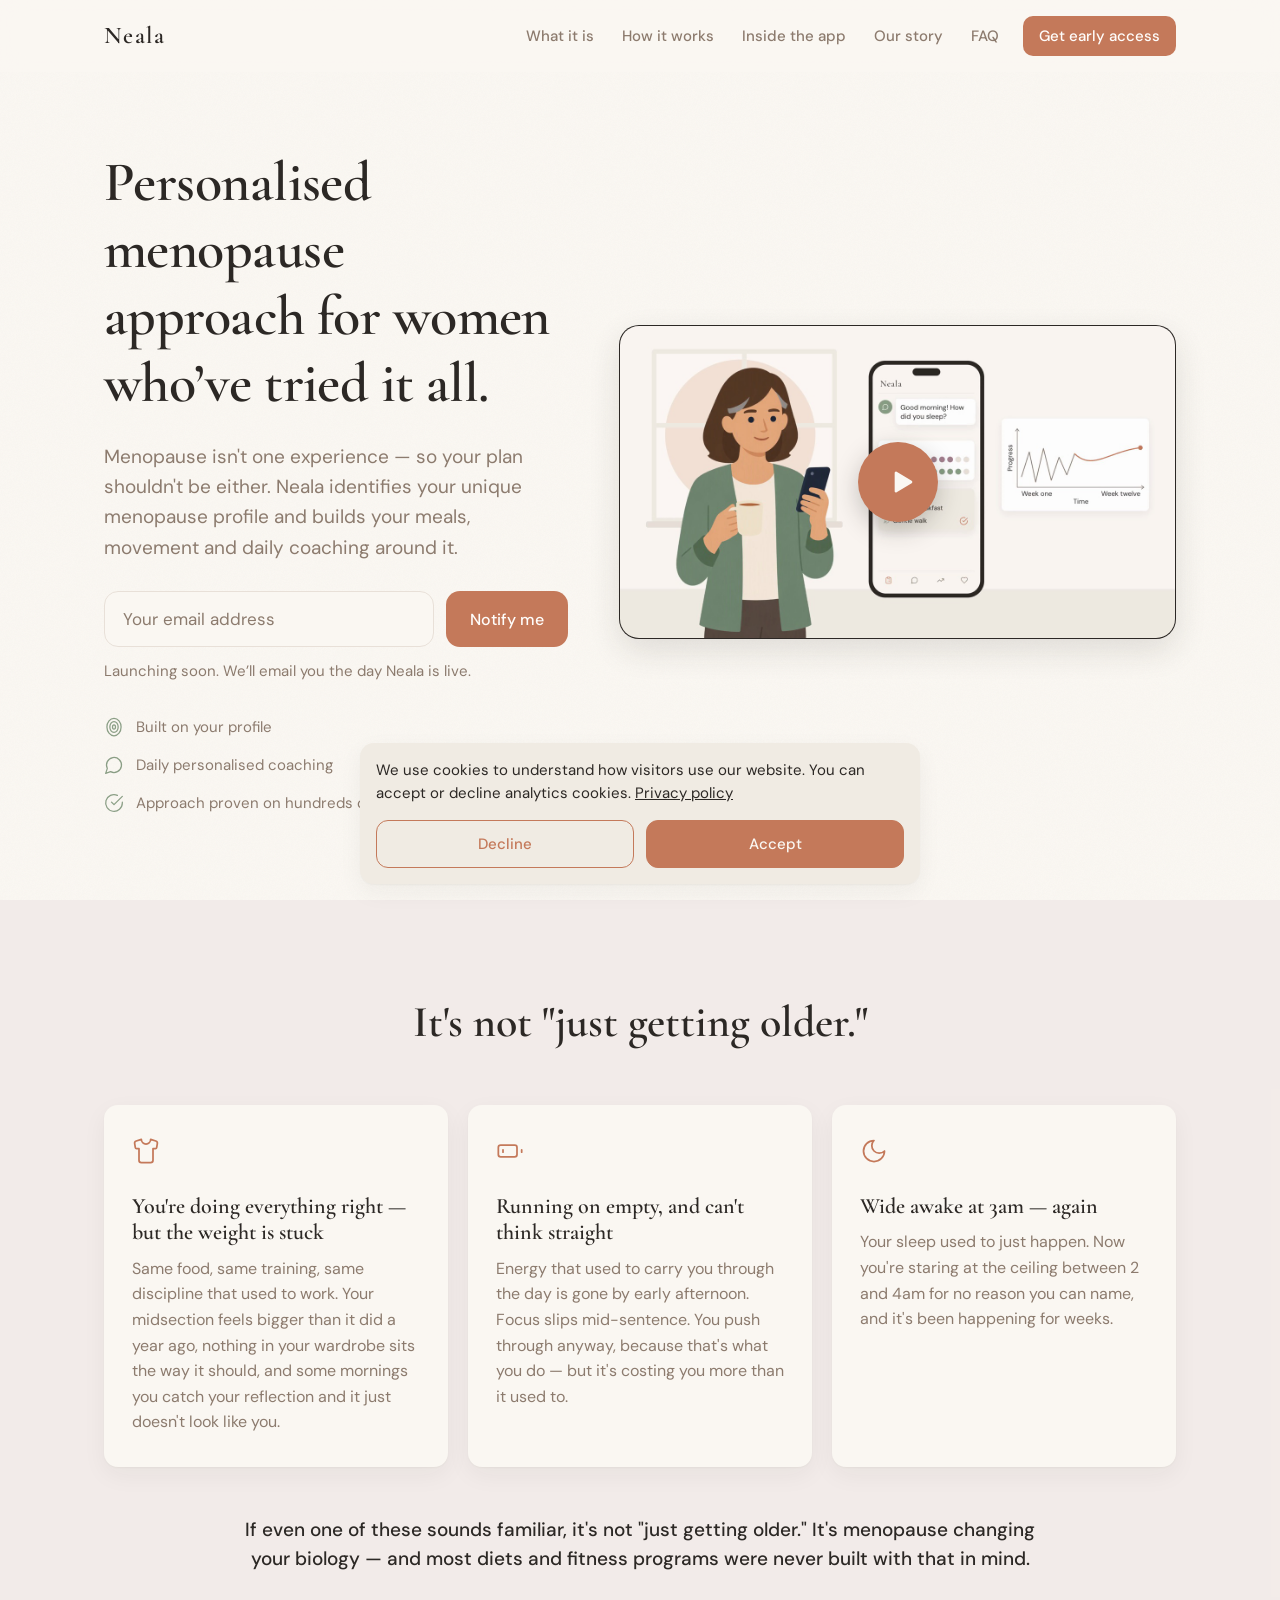
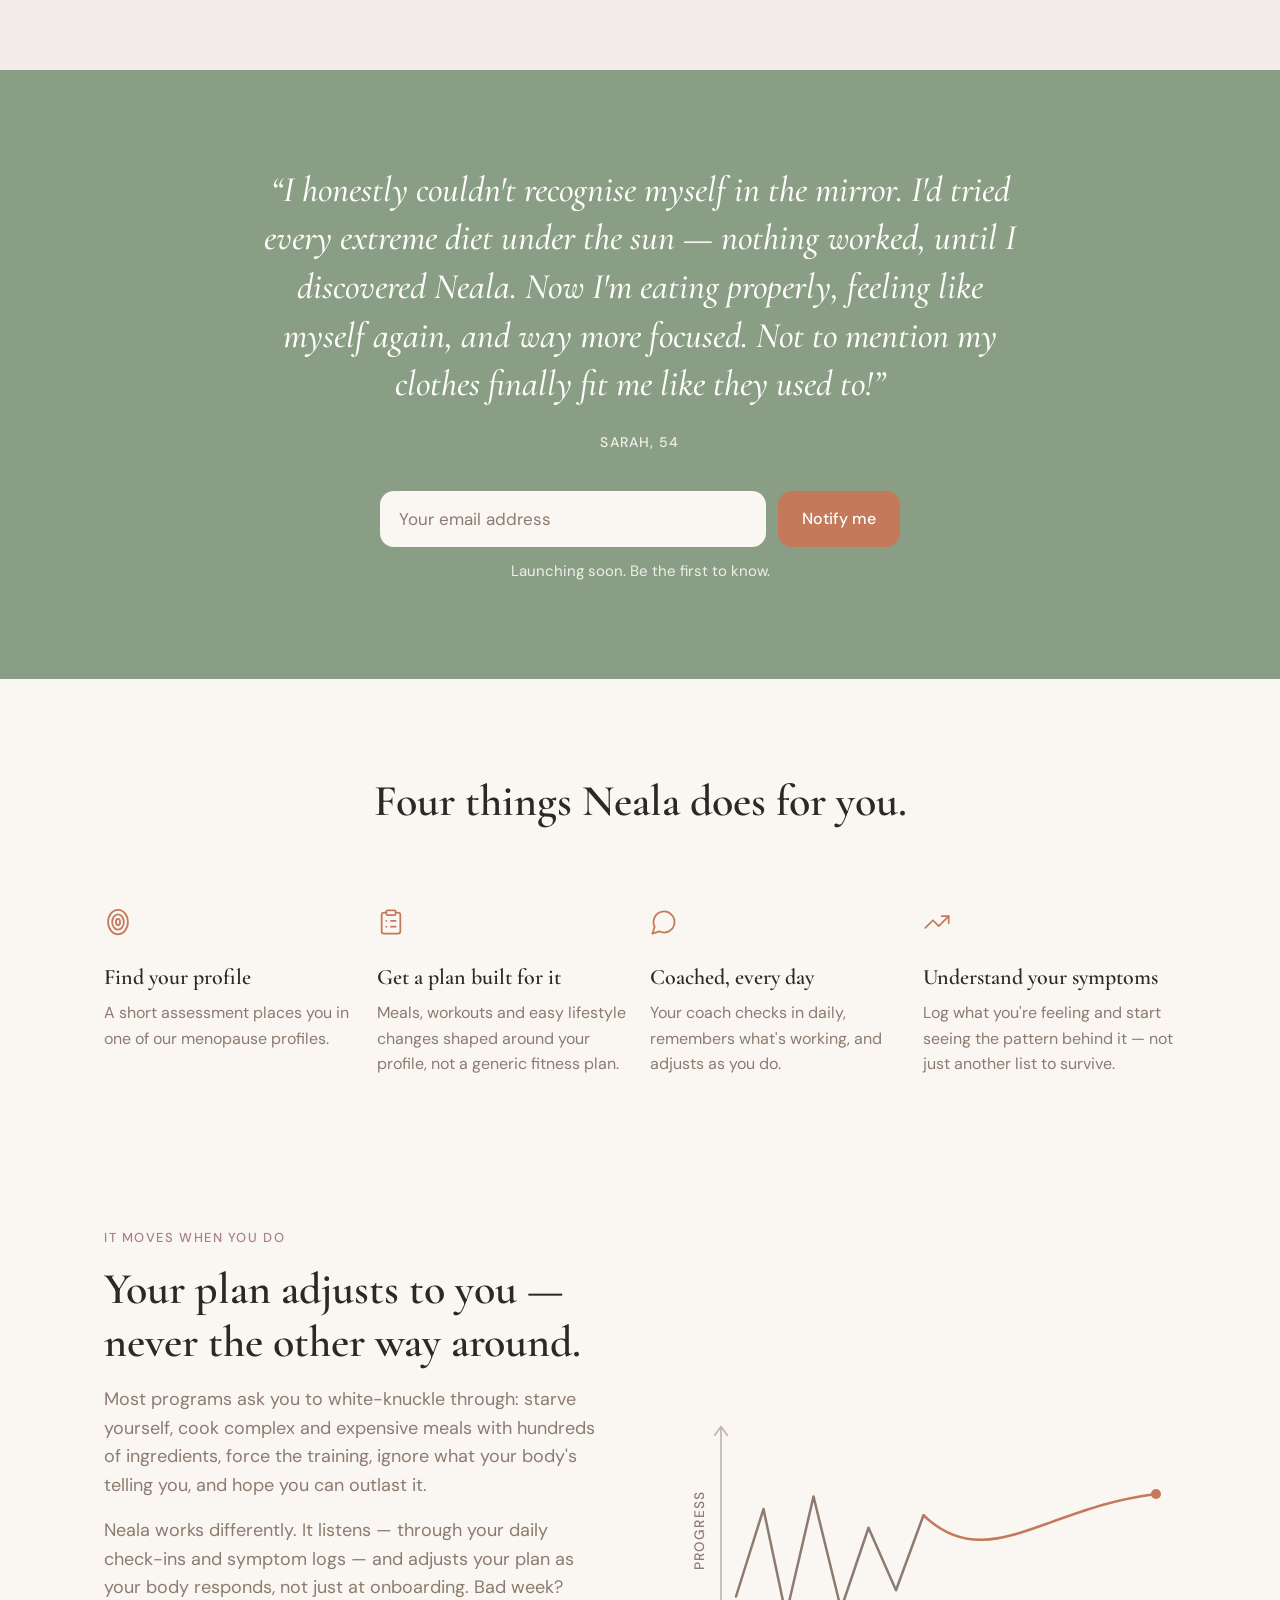
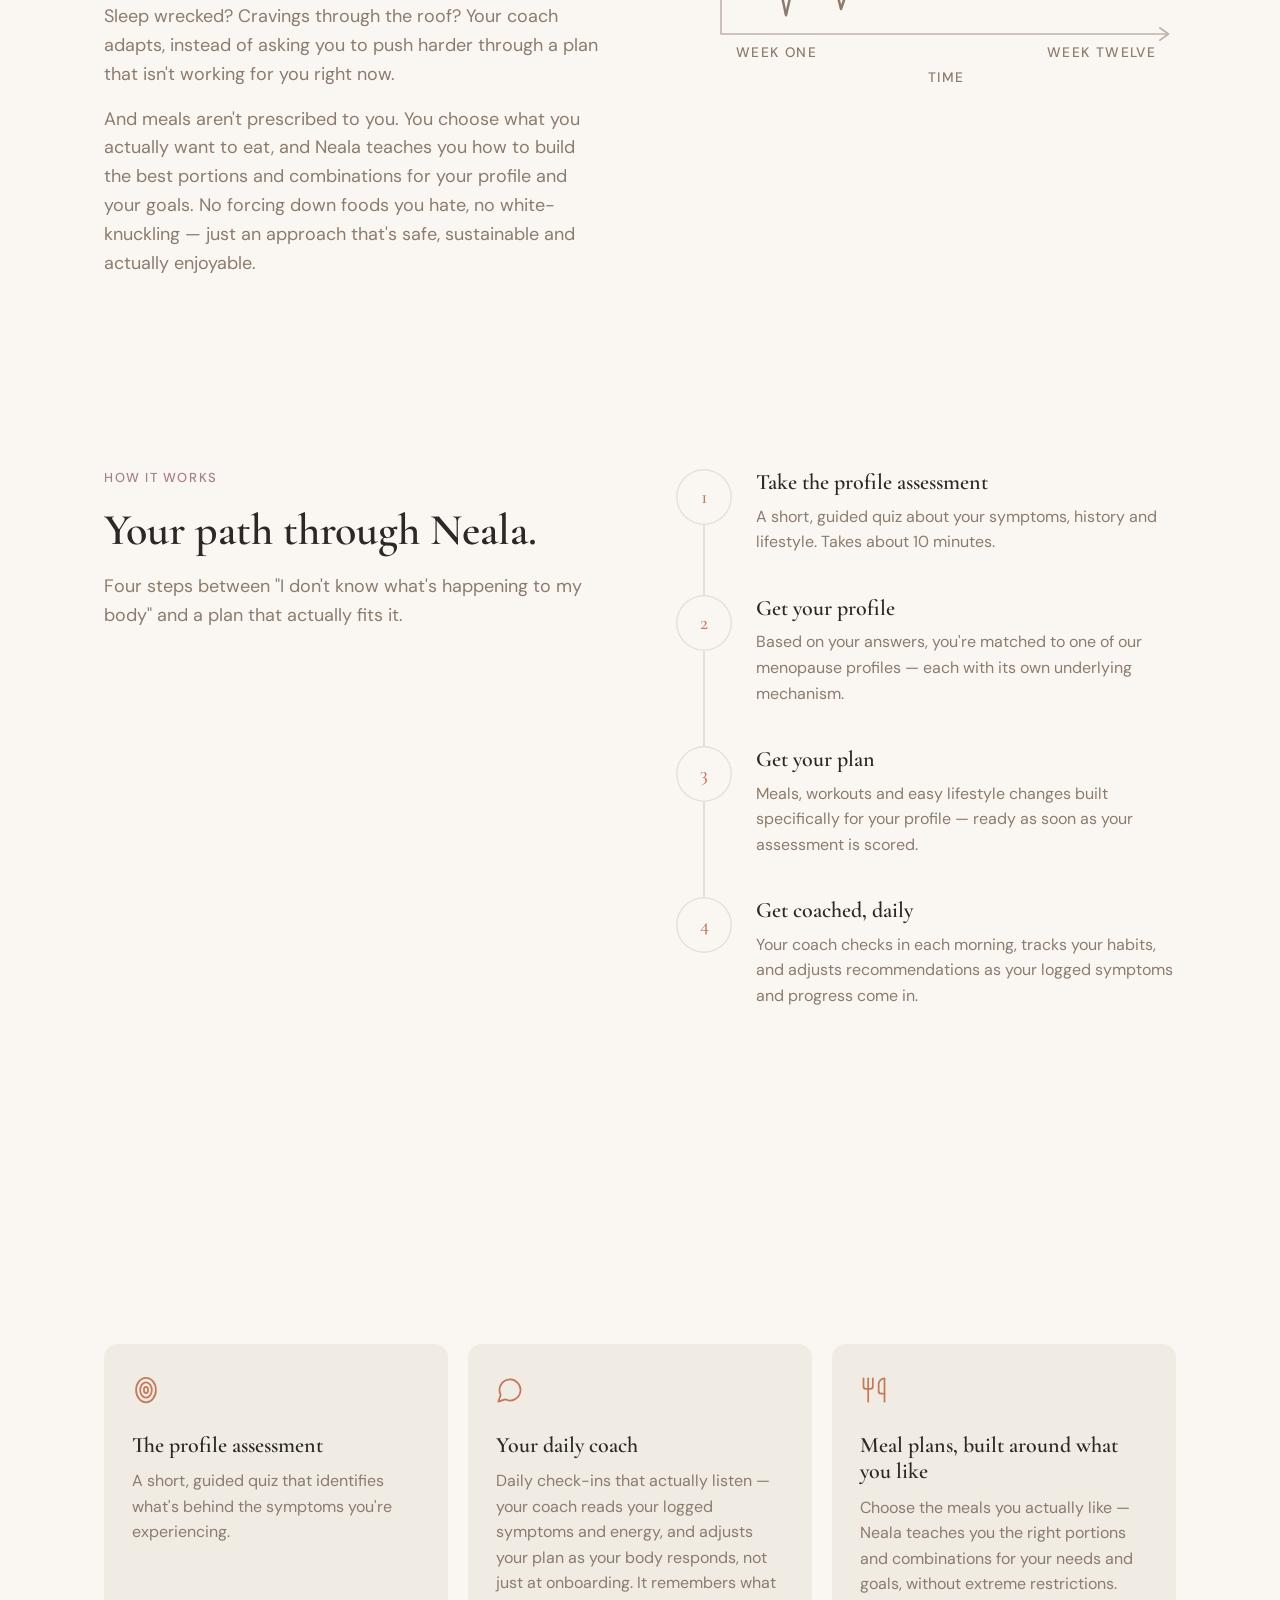
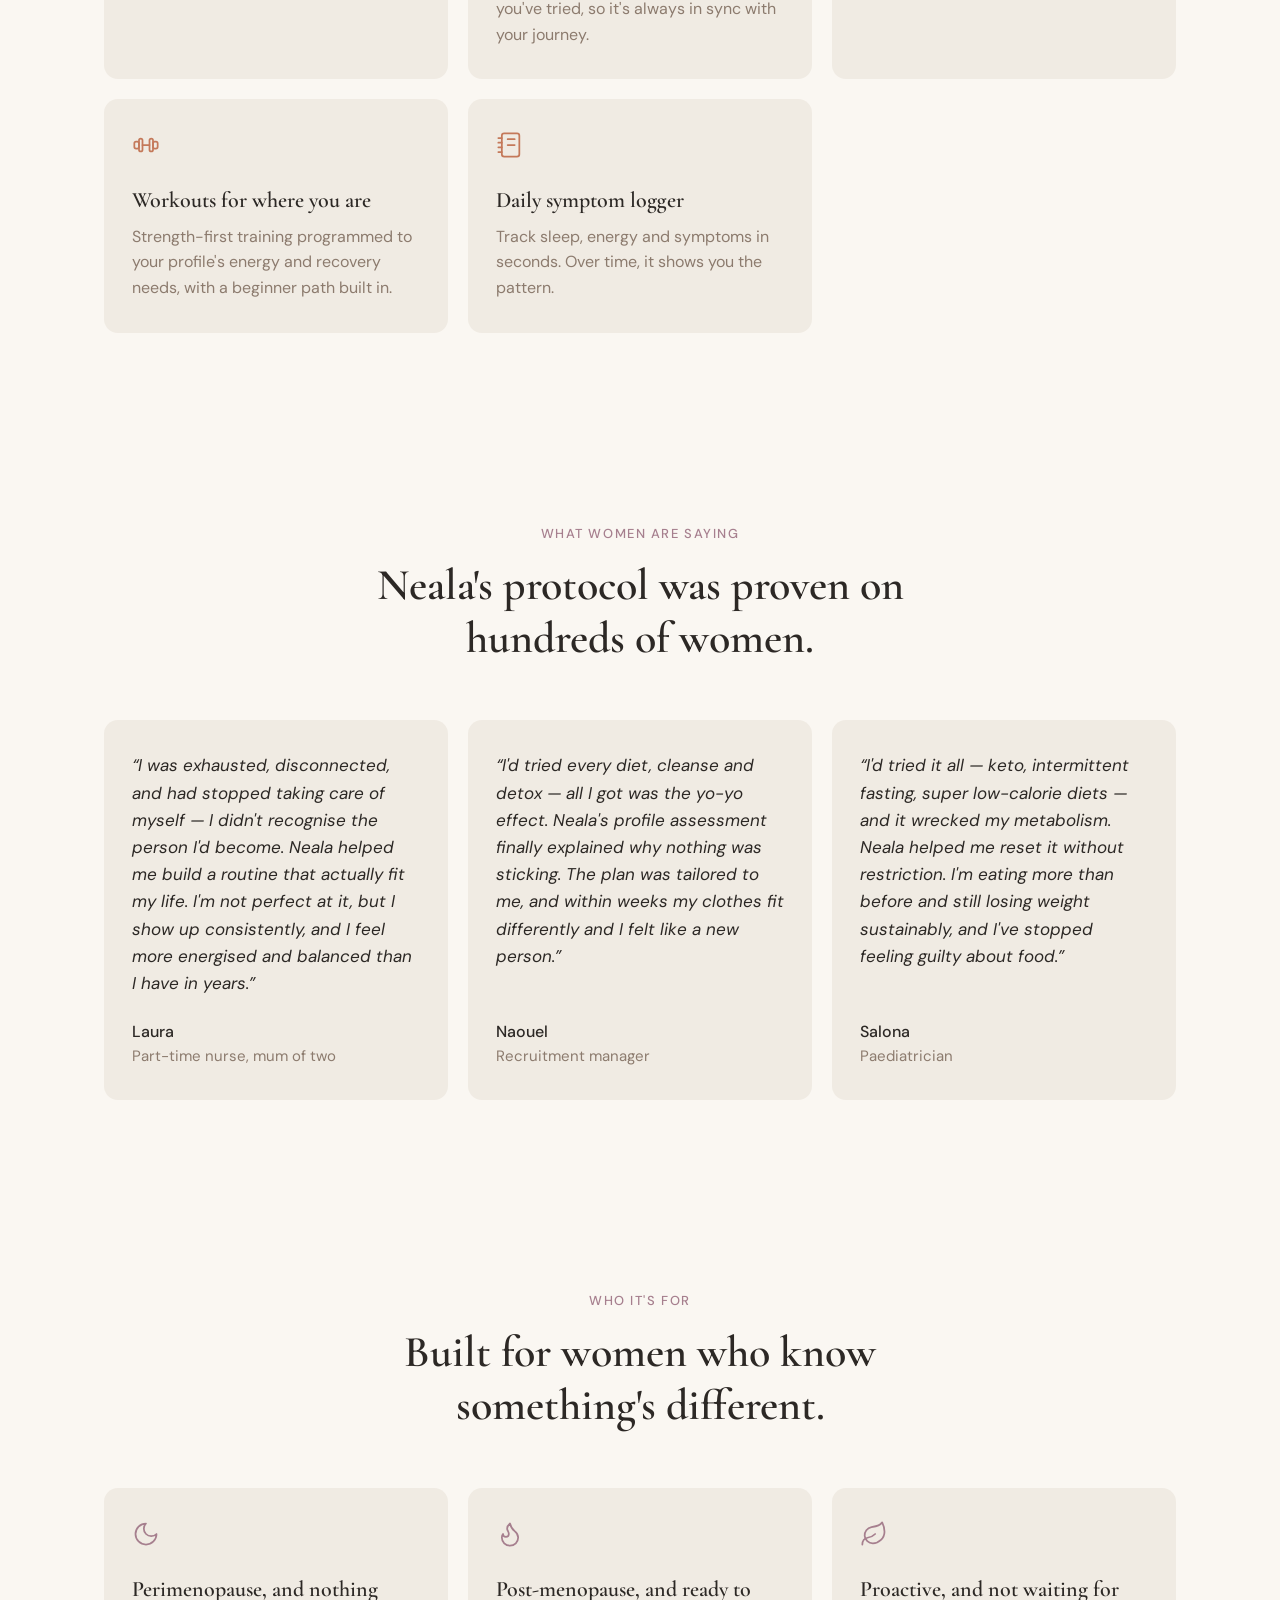
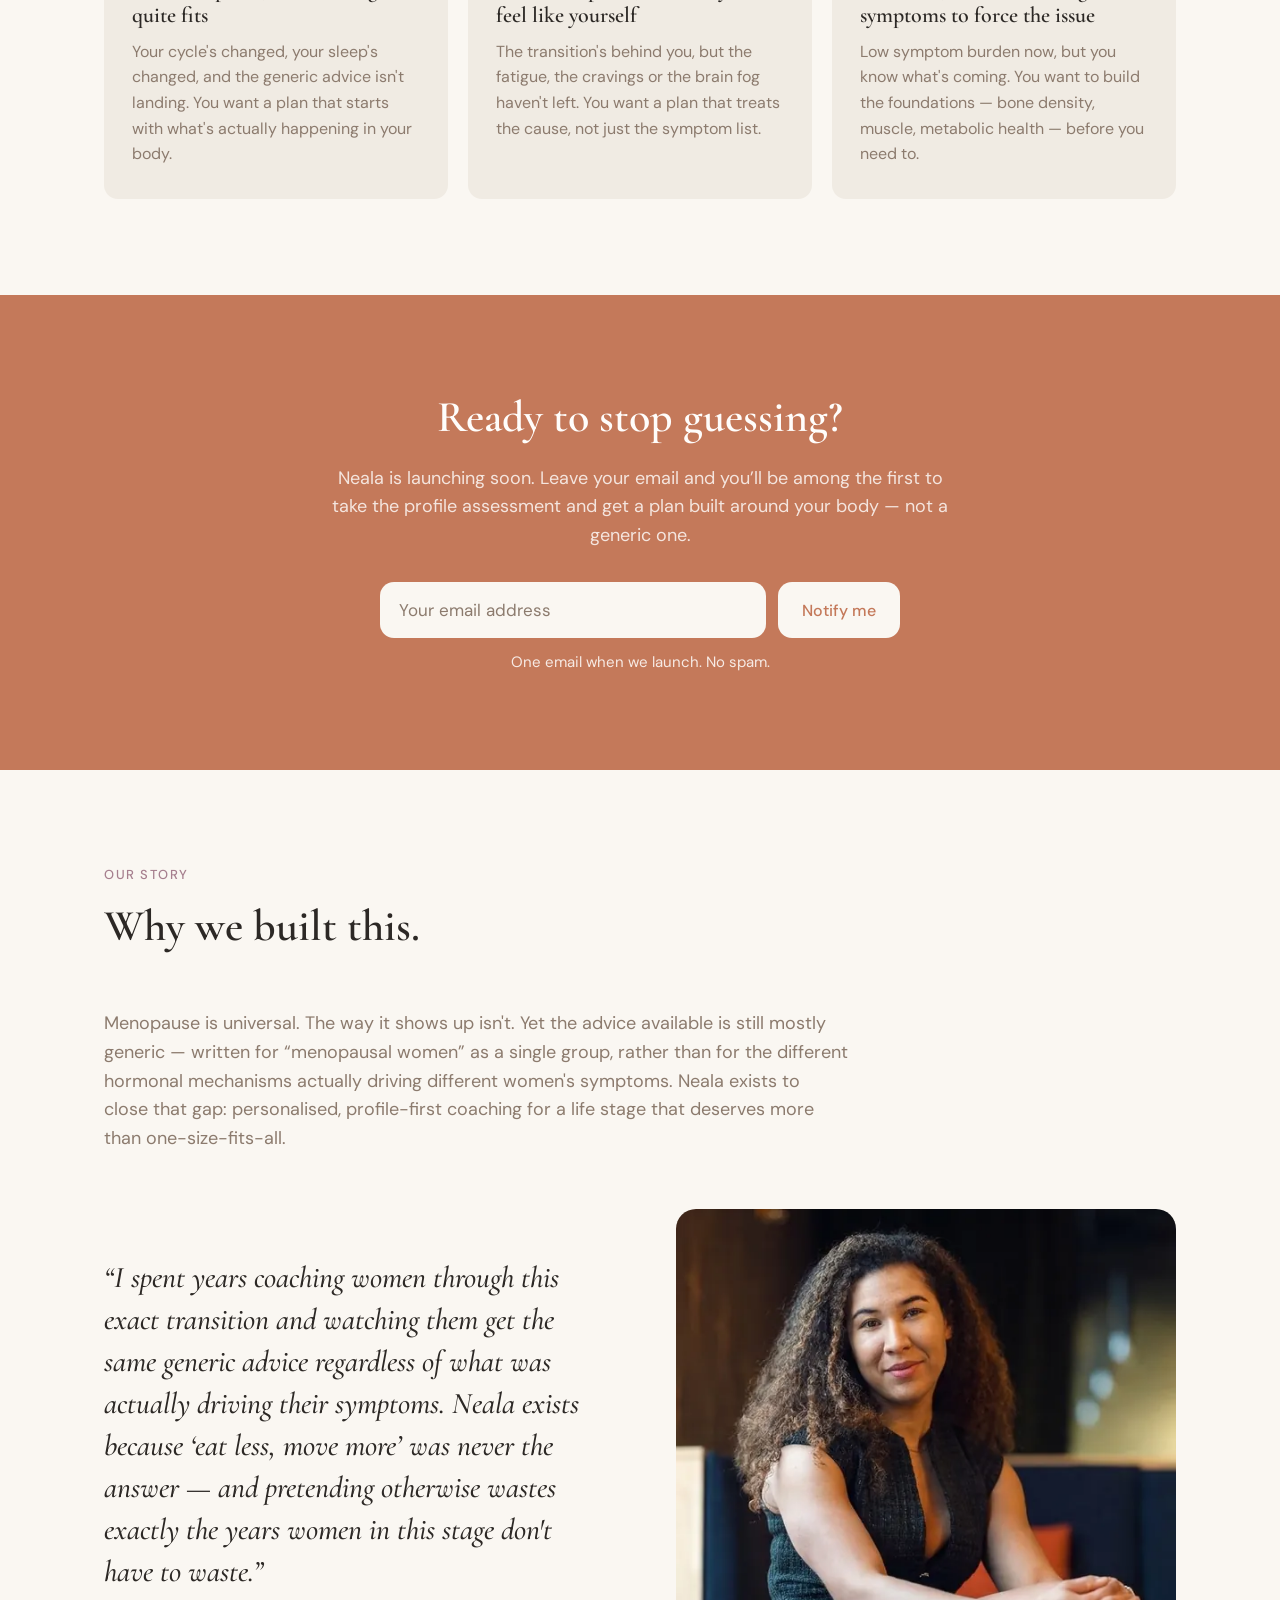
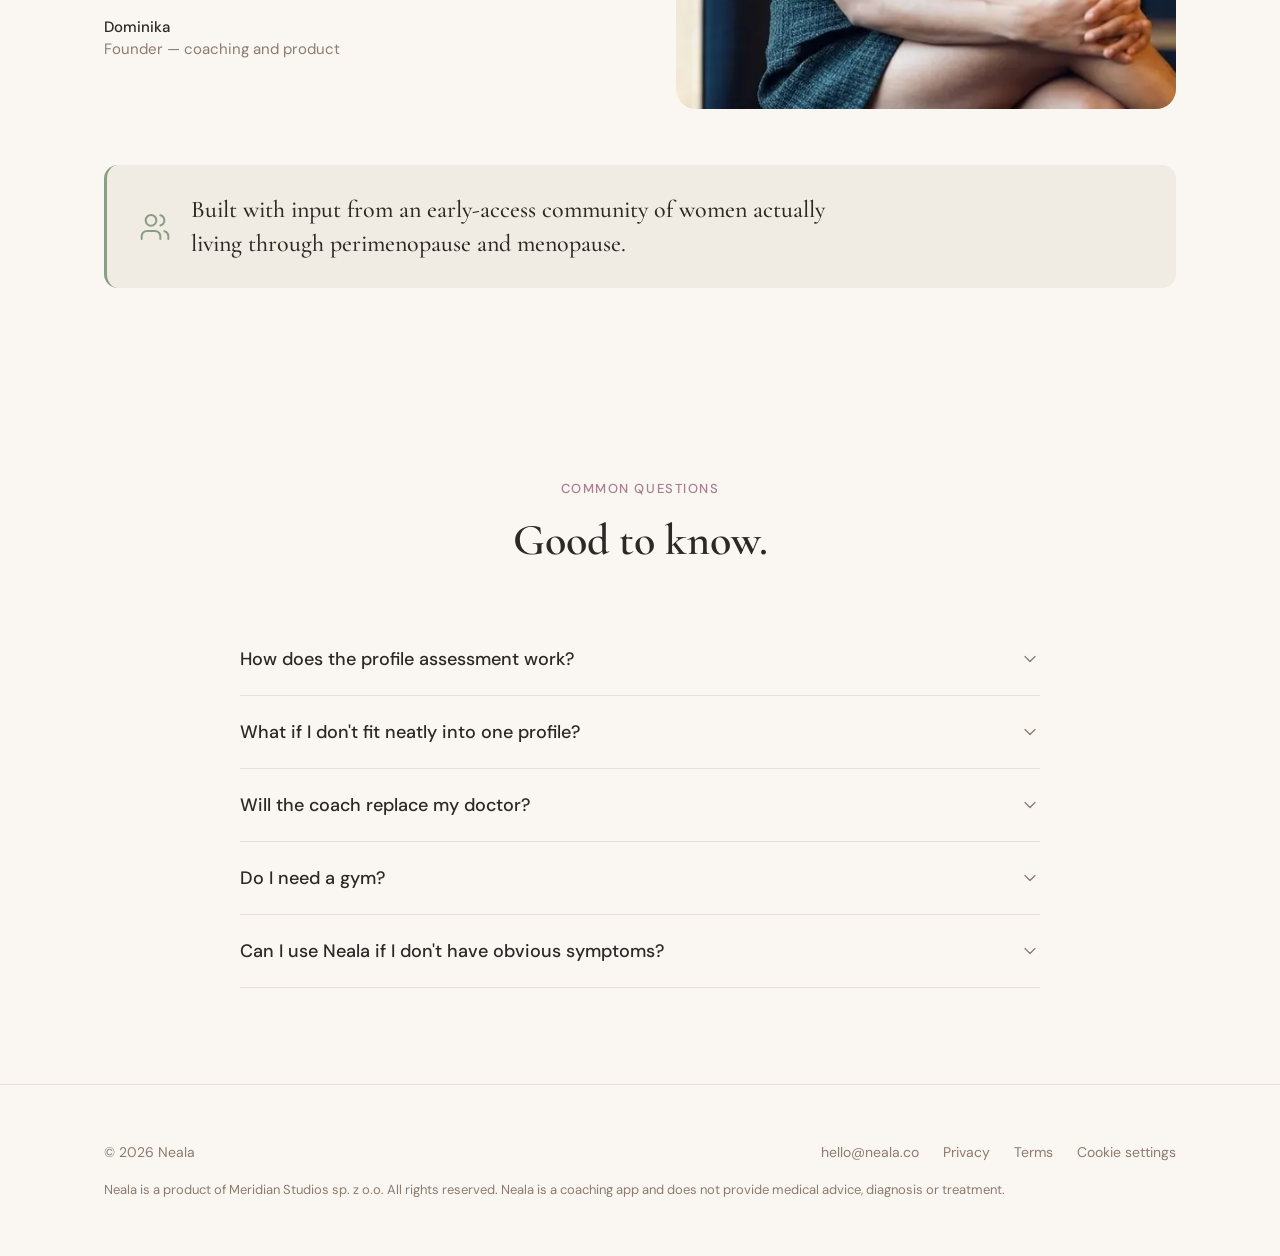
==== commit 7a992b95: "Pre-launch: store buttons become one-step email sign-up to the waitlist Hero, quote band and closing" ====
--- a/index.html
+++ b/index.html
@@ -46,8 +46,6 @@
     <symbol id="i-trending" viewBox="0 0 24 24"><path d="M22 7 13.5 15.5 8.5 10.5 2 17"/><path d="M16 7h6v6"/></symbol>
     <symbol id="i-utensils" viewBox="0 0 24 24"><path d="M3 2v7a2 2 0 0 0 2 2h4a2 2 0 0 0 2-2V2"/><path d="M7 2v20"/><path d="M21 15V2a5 5 0 0 0-5 5v6a2 2 0 0 0 2 2h3"/><path d="M21 15v7"/></symbol>
     <symbol id="i-dumbbell" viewBox="0 0 24 24"><rect x="2" y="9" width="4" height="6" rx="1.5"/><rect x="18" y="9" width="4" height="6" rx="1.5"/><rect x="6" y="6.5" width="3" height="11" rx="1.5"/><rect x="15" y="6.5" width="3" height="11" rx="1.5"/><path d="M9 12h6"/></symbol>
-    <symbol id="i-apple" viewBox="0 0 24 24"><path d="M17.05 12.53a4.36 4.36 0 0 1 2.08-3.66 4.47 4.47 0 0 0-3.52-1.9c-1.48-.15-2.91.88-3.67.88s-1.93-.86-3.17-.84a4.69 4.69 0 0 0-3.95 2.4c-1.69 2.93-.43 7.27 1.21 9.65.8 1.16 1.76 2.47 3.01 2.42 1.21-.05 1.67-.78 3.13-.78s1.88.78 3.16.75c1.31-.02 2.13-1.18 2.93-2.35a10.4 10.4 0 0 0 1.33-2.72 4.23 4.23 0 0 1-2.54-3.85ZM14.7 5.4a4.28 4.28 0 0 0 .98-3.07 4.36 4.36 0 0 0-2.82 1.46 4.07 4.07 0 0 0-1 2.96 3.6 3.6 0 0 0 2.84-1.35Z"/></symbol>
-    <symbol id="i-play" viewBox="0 0 24 24"><path fill="#00C3FF" d="M3.5 2 13 12 3.5 22Z"/><path fill="#00E676" d="M3.5 2 16.6 9.5 13 12Z"/><path fill="#FFC400" d="M16.6 9.5 21 12 16.6 14.5 13 12Z"/><path fill="#FF3D57" d="M3.5 22 13 12 16.6 14.5Z"/></symbol>
     <symbol id="i-users" viewBox="0 0 24 24"><path d="M16 21v-2a4 4 0 0 0-4-4H6a4 4 0 0 0-4 4v2"/><circle cx="9" cy="7" r="4"/><path d="M22 21v-2a4 4 0 0 0-3-3.87"/><path d="M16 3.13a4 4 0 0 1 0 7.75"/></symbol>
     <symbol id="i-check-circle" viewBox="0 0 24 24"><path d="M22 11.08V12a10 10 0 1 1-5.93-9.14"/><path d="M22 4 12 14.01l-3-3"/></symbol>
     <symbol id="i-pulse" viewBox="0 0 24 24"><path d="M22 12h-4l-3 9L9 3l-3 9H2"/></symbol>
@@ -73,12 +71,7 @@
       <a href="#story">Our story</a>
       <a href="#faq">FAQ</a>
     </nav>
-    <!-- App Store record: bundle com.lunahealth.app, Apple ID 6780959532. -->
-    <div class="nav-download">
-      <span class="nav-download-label">Download</span>
-      <a class="store-chip" href="https://apps.apple.com/app/id6780959532" aria-label="Download on the App Store"><svg aria-hidden="true"><use href="#i-apple"/></svg></a>
-      <a class="store-chip" href="#" aria-label="Get it on Google Play"><svg aria-hidden="true"><use href="#i-play"/></svg></a>
-    </div>
+    <a class="btn btn--sm" href="#top" data-focus-signup>Get early access</a>
   </div>
 </header>
 
@@ -90,15 +83,13 @@
       <div class="hero-copy">
         <h1 class="reveal" style="--i:1">Personalised menopause approach for women who’ve tried it all.</h1>
         <p class="lead reveal" style="--i:2">Menopause isn't one experience — so your plan shouldn't be either. Neala identifies your unique menopause profile and builds your meals, movement and daily coaching around it.</p>
-        <div class="cta-row reveal" style="--i:3">
-          <a class="store-badge" href="https://apps.apple.com/app/id6780959532">
-            <svg aria-hidden="true"><use href="#i-apple"/></svg>
-            <span><small>Available on the</small> App Store</span>
-          </a>
-          <a class="store-badge" href="#"><!-- TODO: Google Play URL once the listing is public -->
-            <svg aria-hidden="true"><use href="#i-play"/></svg>
-            <span><small>Get it on</small> Google Play</span>
-          </a>
+        <div class="signup reveal" style="--i:3">
+          <form class="signup-form" data-source="landing-hero" novalidate>
+            <label class="sr-only" for="email-hero">Email address</label>
+            <input id="email-hero" name="email" type="email" inputmode="email" autocomplete="email" placeholder="Your email address" required>
+            <button class="btn" type="submit">Notify me</button>
+          </form>
+          <p class="msg" aria-live="polite">Launching soon. We’ll email you the day Neala is live.</p>
         </div>
         <ul class="badges reveal" style="--i:4">
           <li><svg class="icon" aria-hidden="true"><use href="#i-pattern"/></svg>Built on your profile</li>
@@ -152,16 +143,14 @@
         “I honestly couldn't recognise myself in the mirror. I'd tried every extreme diet under the sun — nothing worked, until I discovered Neala. Now I'm eating properly, feeling like myself again, and way more focused. Not to mention my clothes finally fit me like they used to!”
         <cite>Sarah, 54</cite>
       </blockquote>
-      <div class="cta-row band-cta reveal" style="--i:1">
-        <a class="store-badge" href="https://apps.apple.com/app/id6780959532">
-            <svg aria-hidden="true"><use href="#i-apple"/></svg>
-            <span><small>Available on the</small> App Store</span>
-          </a>
-          <a class="store-badge" href="#"><!-- TODO: Google Play URL once the listing is public -->
-            <svg aria-hidden="true"><use href="#i-play"/></svg>
-            <span><small>Get it on</small> Google Play</span>
-          </a>
-      </div>
+      <div class="signup band-cta reveal" style="--i:1">
+          <form class="signup-form" data-source="landing-band" novalidate>
+            <label class="sr-only" for="email-band">Email address</label>
+            <input id="email-band" name="email" type="email" inputmode="email" autocomplete="email" placeholder="Your email address" required>
+            <button class="btn" type="submit">Notify me</button>
+          </form>
+          <p class="msg" aria-live="polite">Launching soon. Be the first to know.</p>
+        </div>
     </div>
   </section>
 
@@ -356,16 +345,14 @@
     <div class="container">
       <div class="reveal">
         <h2>Ready to stop guessing?</h2>
-        <p>Take the profile assessment and get a plan built around your body — not a generic one.</p>
-        <div class="cta-row">
-          <a class="store-badge" href="https://apps.apple.com/app/id6780959532">
-            <svg aria-hidden="true"><use href="#i-apple"/></svg>
-            <span><small>Available on the</small> App Store</span>
-          </a>
-          <a class="store-badge" href="#"><!-- TODO: Google Play URL once the listing is public -->
-            <svg aria-hidden="true"><use href="#i-play"/></svg>
-            <span><small>Get it on</small> Google Play</span>
-          </a>
+        <p>Neala is launching soon. Leave your email and you’ll be among the first to take the profile assessment and get a plan built around your body — not a generic one.</p>
+        <div class="signup">
+          <form class="signup-form" data-source="landing-closing" novalidate>
+            <label class="sr-only" for="email-closing">Email address</label>
+            <input id="email-closing" name="email" type="email" inputmode="email" autocomplete="email" placeholder="Your email address" required>
+            <button class="btn" type="submit">Notify me</button>
+          </form>
+          <p class="msg" aria-live="polite">One email when we launch. No spam.</p>
         </div>
       </div>
     </div>
@@ -402,7 +389,7 @@
     <div class="container">
       <div class="section-head reveal">
         <p class="eyebrow">Common questions</p>
-        <h2>Before you download.</h2>
+        <h2>Good to know.</h2>
       </div>
       <div class="faq reveal">
         <details>
@@ -429,22 +416,6 @@
     </div>
   </section>
 
-  <!-- ============ UPDATES ============ -->
-  <section class="updates">
-    <div class="container">
-      <div class="waitlist reveal">
-        <h2>Want to hear from us?</h2>
-        <p class="waitlist-label">News on deals and updates, straight to your inbox.</p>
-        <form id="waitlist" novalidate>
-          <label class="sr-only" for="email">Email address</label>
-          <input id="email" name="email" type="email" autocomplete="email" placeholder="you@example.com" required>
-          <button class="btn" type="submit">Keep me posted</button>
-        </form>
-        <p class="msg" id="msg" aria-live="polite"></p>
-      </div>
-    </div>
-  </section>
-
 </main>
 
 <footer class="site-footer">
--- a/assets/styles.css
+++ b/assets/styles.css
@@ -119,6 +119,7 @@
 .btn:hover { background: var(--primary-press); }
 .btn:active { transform: translateY(1px); }
 .btn svg { width: 20px; height: 20px; fill: currentColor; stroke: none; }
+.btn--sm { height: 40px; padding: 0 16px; border-radius: 10px; font-size: 15px; white-space: nowrap; }
 
 /* Store buttons follow the official badge look: black, thin grey rim,
    small line over the store name. */
@@ -144,7 +145,6 @@
   .store-badge { height: 46px; padding: 0 12px 0 10px; gap: 8px; font-size: 17px; border-radius: 8px; }
   .store-badge svg { width: 22px; height: 22px; }
   .store-badge small { font-size: 10px; }
-  .band-cta, .closing .cta-row { justify-content: center; }
 }
 
 /* ---------- Header ---------- */
@@ -175,19 +175,6 @@
 .nav a:hover, .nav a.is-active { color: var(--ink); }
 
 @media (max-width: 900px) { .nav { display: none; } }
-
-/* Header download: one label, two store chips, sized to sit with the nav links. */
-.nav-download { display: flex; align-items: center; gap: 8px; }
-.nav-download-label { font: 500 15px var(--sans); color: var(--ink); margin-right: 4px; }
-/* The store badges cut down to their logos. */
-.store-chip {
-  display: grid; place-items: center; width: 40px; height: 40px; border-radius: 10px;
-  background: #000; color: #fff; border: 1px solid #A6A6A6;
-  transition: background .2s ease, transform .2s ease;
-}
-.store-chip:hover { background: #1F1F1F; }
-.store-chip:active { transform: translateY(1px); }
-.store-chip svg { width: 20px; height: 20px; fill: currentColor; }
 
 /* ---------- Hero ---------- */
 
@@ -255,8 +242,8 @@
   .hero-copy { display: contents; }
   .hero p.lead { max-width: none; font-size: 17px; }
   .hero-media { order: 1; margin-bottom: 28px; }
-  .hero .cta-row, .hero .badges { order: 2; }
-  .hero .cta-row { justify-content: center; }
+  .hero .signup, .hero .badges { order: 2; }
+  .hero .signup { margin-inline: auto; text-align: center; }
 }
 
 /* ---------- Photo placeholders ----------
@@ -437,34 +424,40 @@
 .closing { background: var(--primary); color: #FFFDFB; text-align: center; }
 .closing h2 { margin-bottom: 20px; }
 .closing p { color: rgba(255, 253, 251, .82); max-width: 52ch; margin: 0 auto 32px; font-size: 18px; }
-.closing .cta-row { justify-content: center; }
-
-/* ---------- Waitlist ---------- */
-
-.updates { background: var(--surface); text-align: center; }
-.waitlist { max-width: 560px; margin: 0 auto; }
-.waitlist h2 { margin-bottom: 12px; }
-.waitlist-label { font-size: 17px; color: var(--muted); margin-bottom: 28px; }
-
-.waitlist form { display: flex; flex-direction: column; gap: 12px; }
+.closing .signup { margin-inline: auto; }
+
+/* ---------- Waitlist sign-up ----------
+   One-step email form (input + send) used in the hero, the quote band and the
+   closing section. On the coloured bands the button flips to parchment so it
+   doesn't disappear into the background. */
+
+.signup { width: 100%; max-width: 520px; }
+.signup-form { display: flex; flex-direction: column; gap: 12px; }
 @media (min-width: 520px) {
-  .waitlist form { flex-direction: row; }
-  .waitlist input { flex: 1; }
-}
-
-.waitlist input {
+  .signup-form { flex-direction: row; }
+  .signup-form input { flex: 1; min-width: 0; }
+}
+
+.signup-form input {
   height: 56px; padding: 0 18px;
   border: 1.5px solid var(--line); border-radius: 14px;
   background: var(--bg); color: var(--ink);
   font: 400 17px var(--sans); width: 100%;
 }
-.waitlist input::placeholder { color: var(--muted); }
-.waitlist input:focus { outline: none; border-color: var(--primary); }
-
-.waitlist button { flex: 0 0 auto; }
-.waitlist button:disabled { opacity: .5; cursor: default; }
+.signup-form input::placeholder { color: var(--muted); }
+.signup-form input:focus { outline: none; border-color: var(--primary); }
+
+.signup-form button { flex: 0 0 auto; }
+.signup-form button:disabled { opacity: .5; cursor: default; }
 
 .msg { font-size: 15px; min-height: 24px; margin-top: 12px; color: var(--muted); }
+
+.band .signup-form input, .closing .signup-form input { border-color: transparent; }
+.band .signup-form input:focus, .closing .signup-form input:focus { border-color: var(--ink); }
+.closing .signup-form .btn { background: var(--bg); color: var(--primary); }
+.closing .signup-form .btn:hover { background: var(--surface); }
+.band .msg, .closing .signup .msg { color: rgba(255, 253, 251, .86); }
+.closing .signup .msg { margin: 12px 0 0; max-width: none; font-size: 15px; }
 
 /* ---------- Footer ---------- */
 
@@ -513,7 +506,7 @@
 
 /* ---------- CTA inside a coloured band ---------- */
 
-.band-cta { justify-content: center; margin-top: 40px; }
+.band-cta { margin: 40px auto 0; text-align: center; }
 
 /* ---------- Testimonial cards ---------- */
 
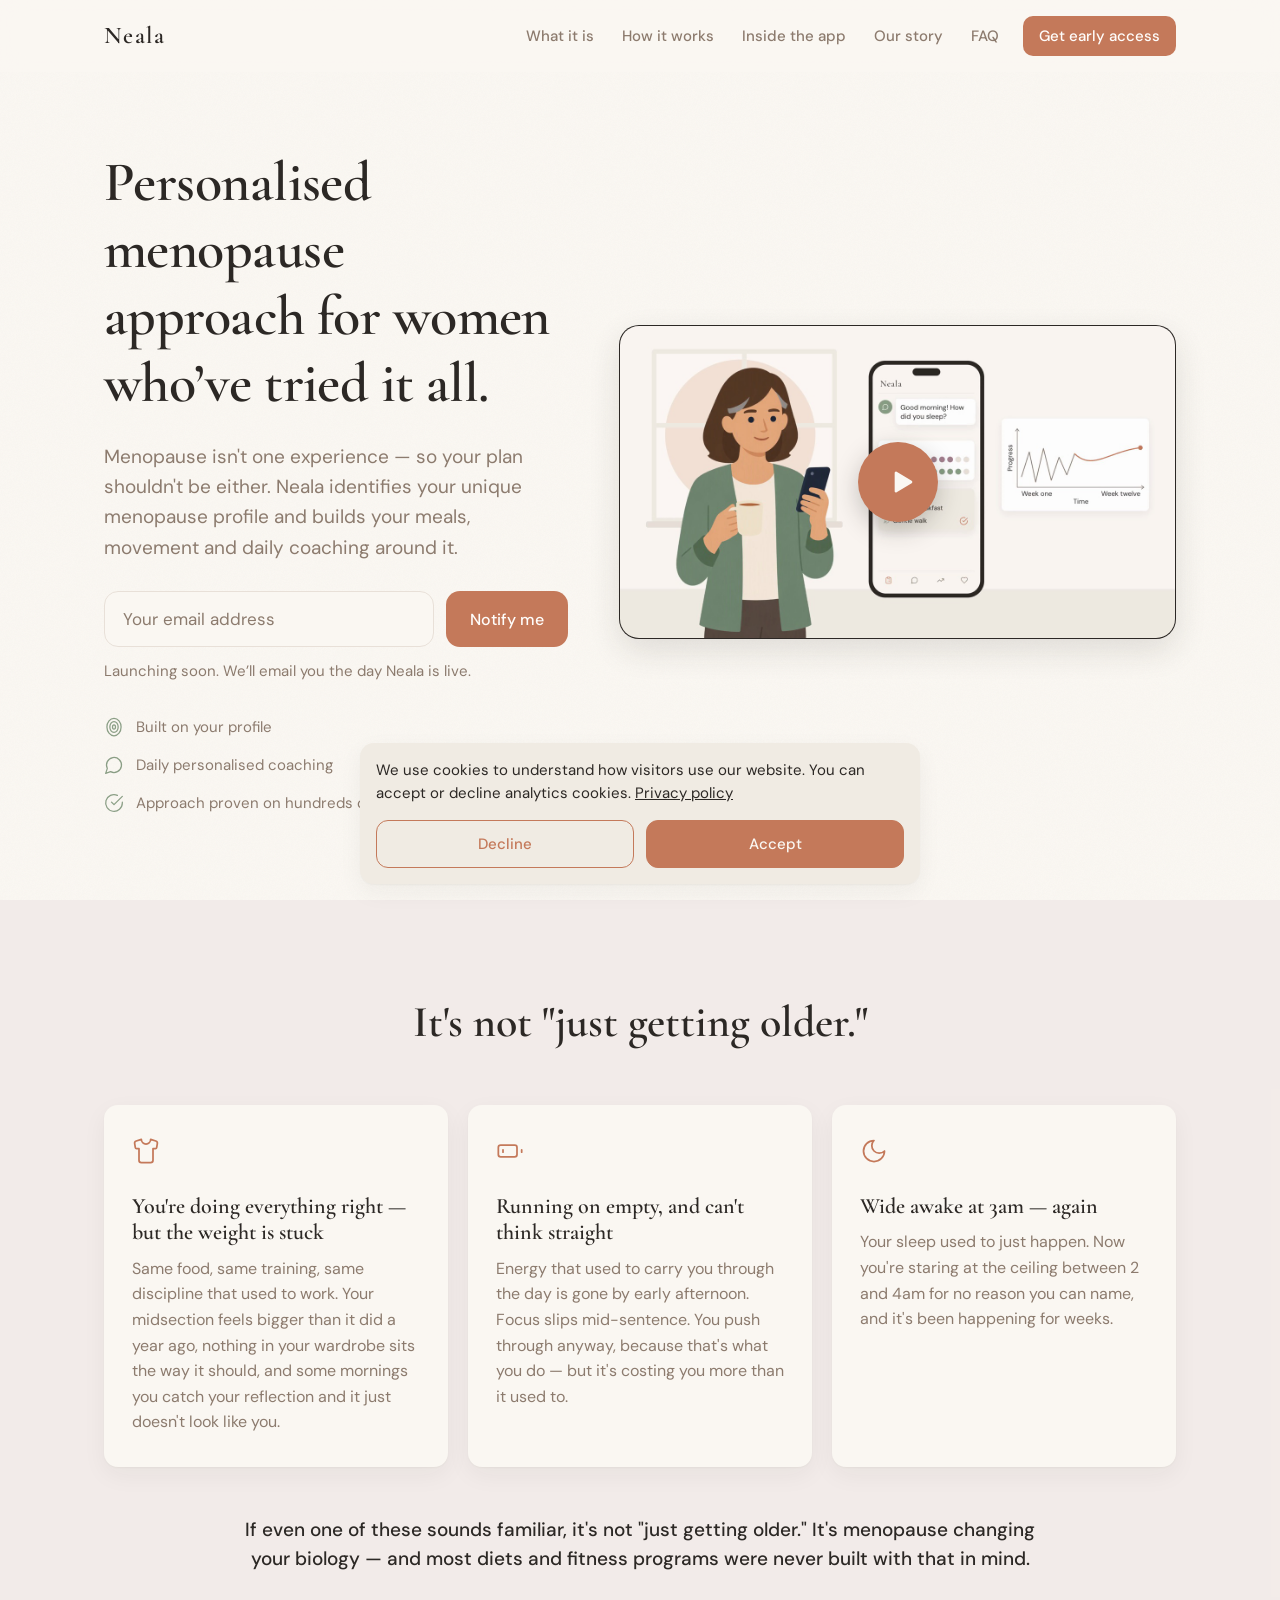
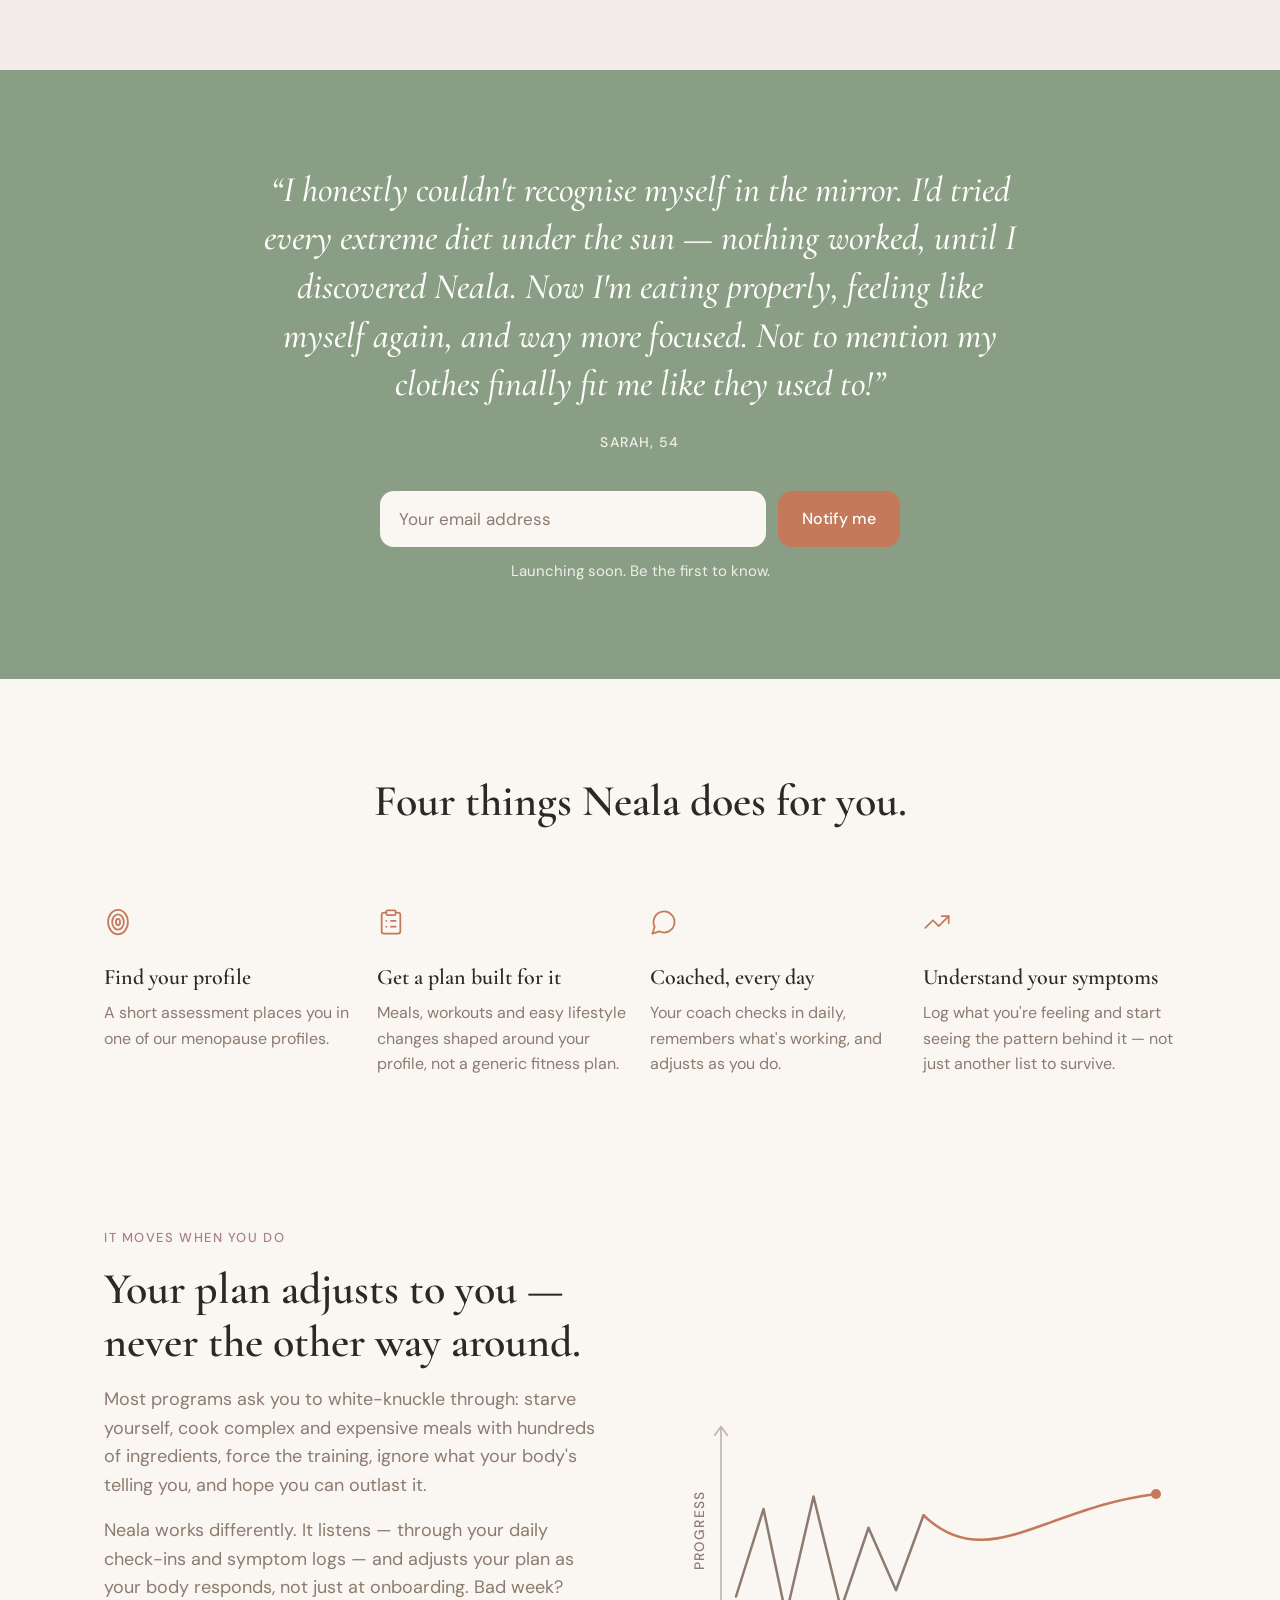
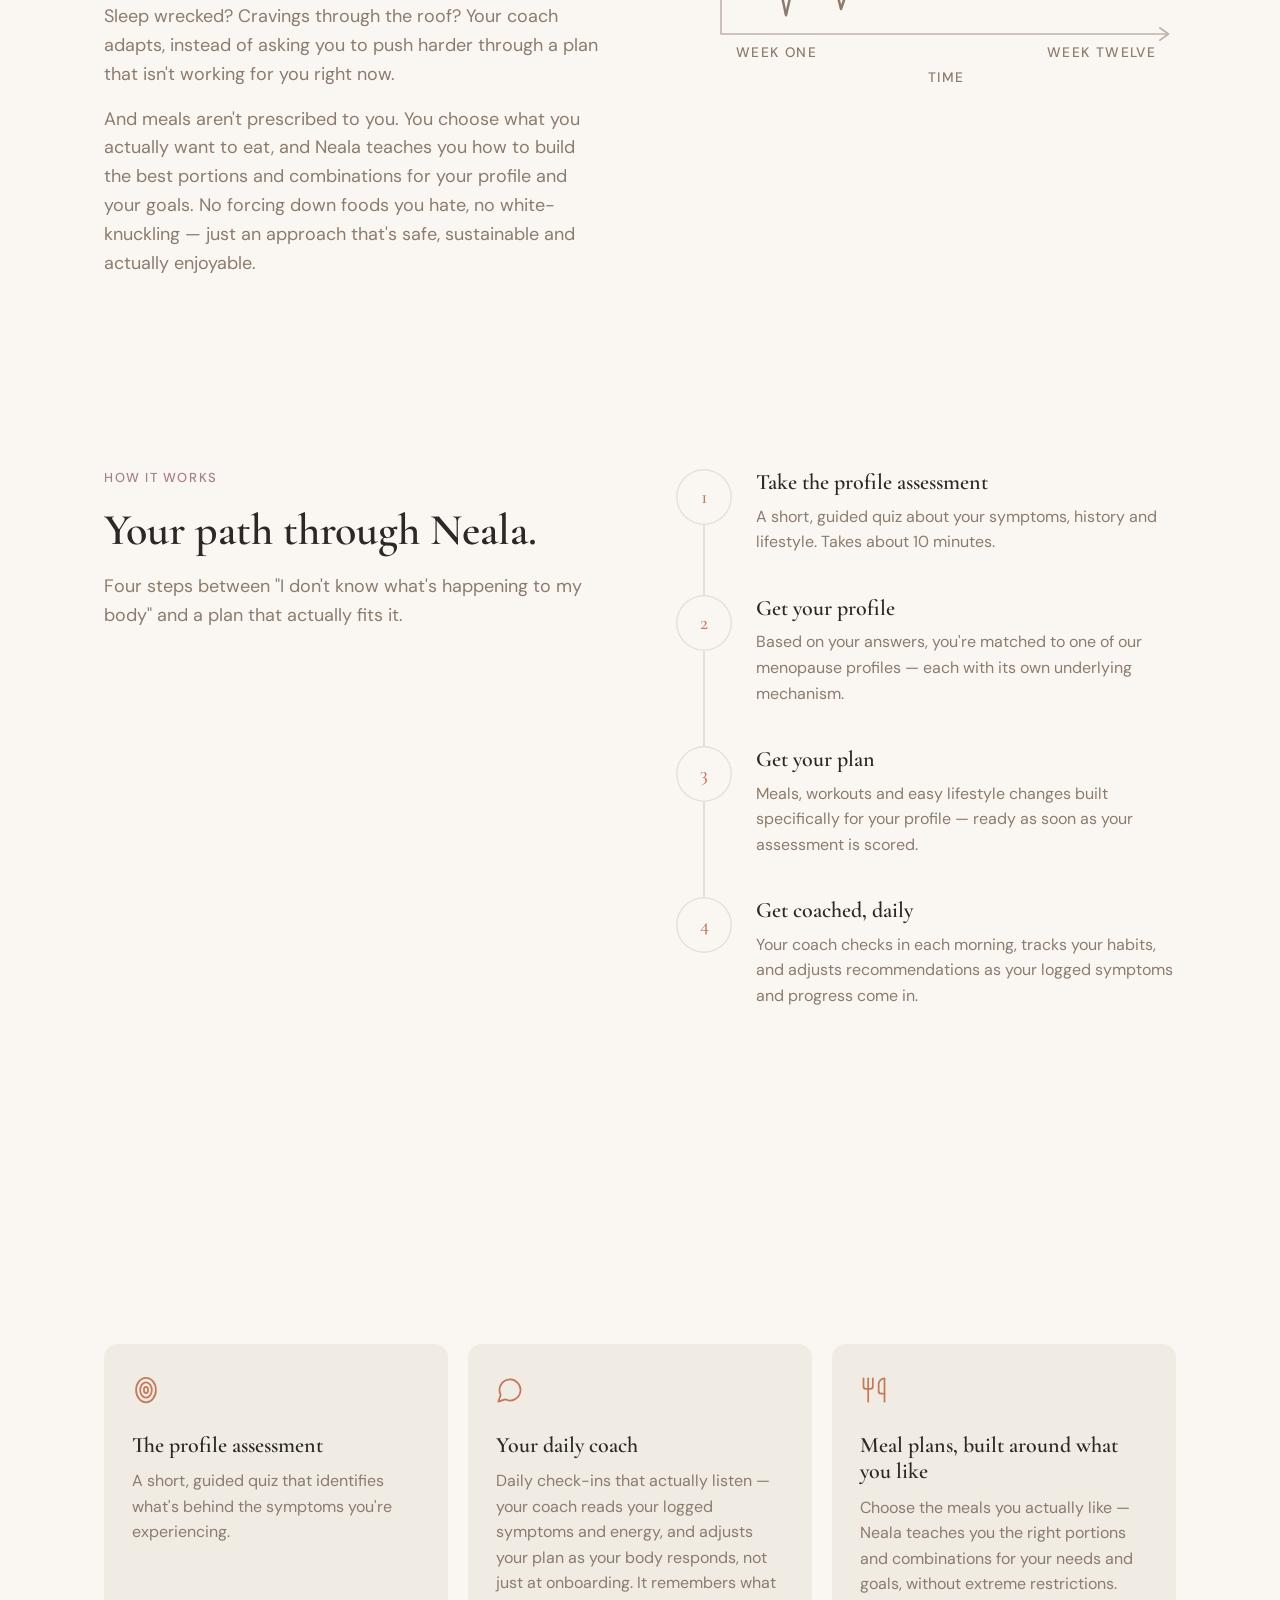
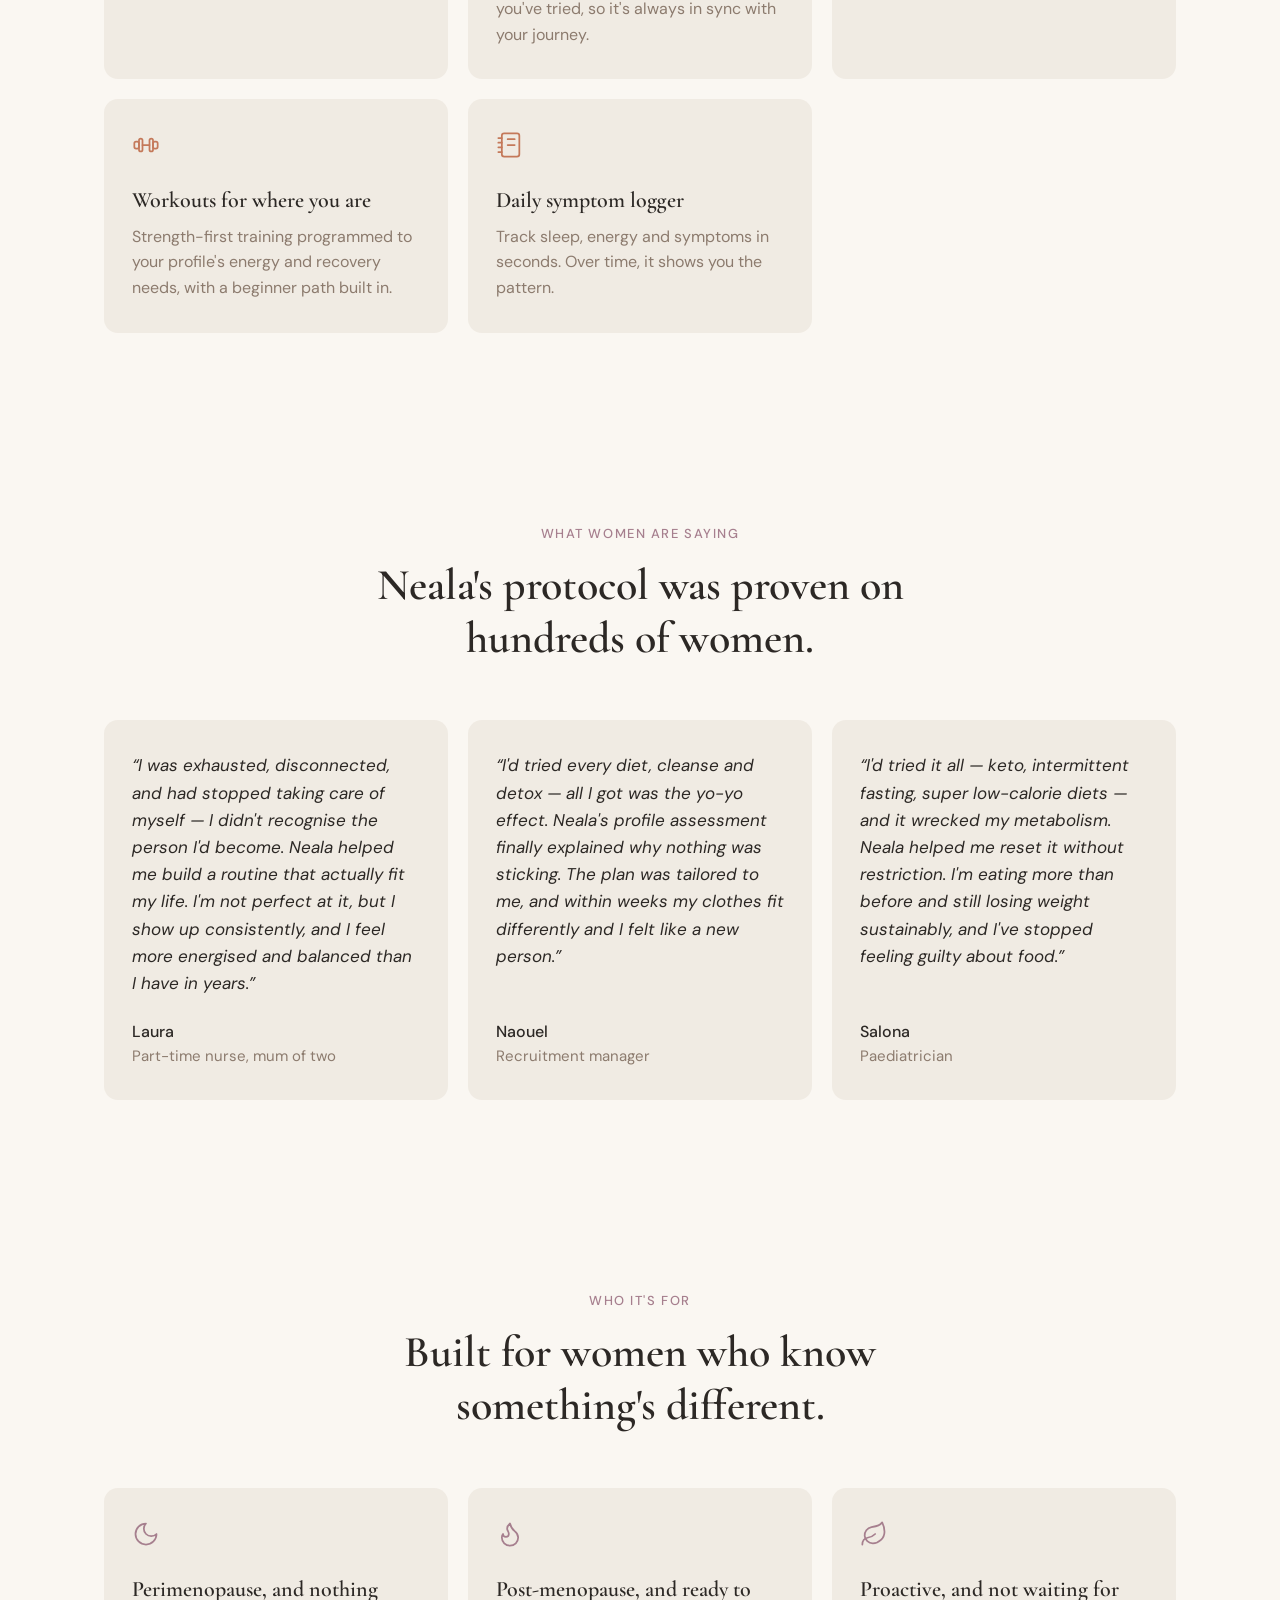
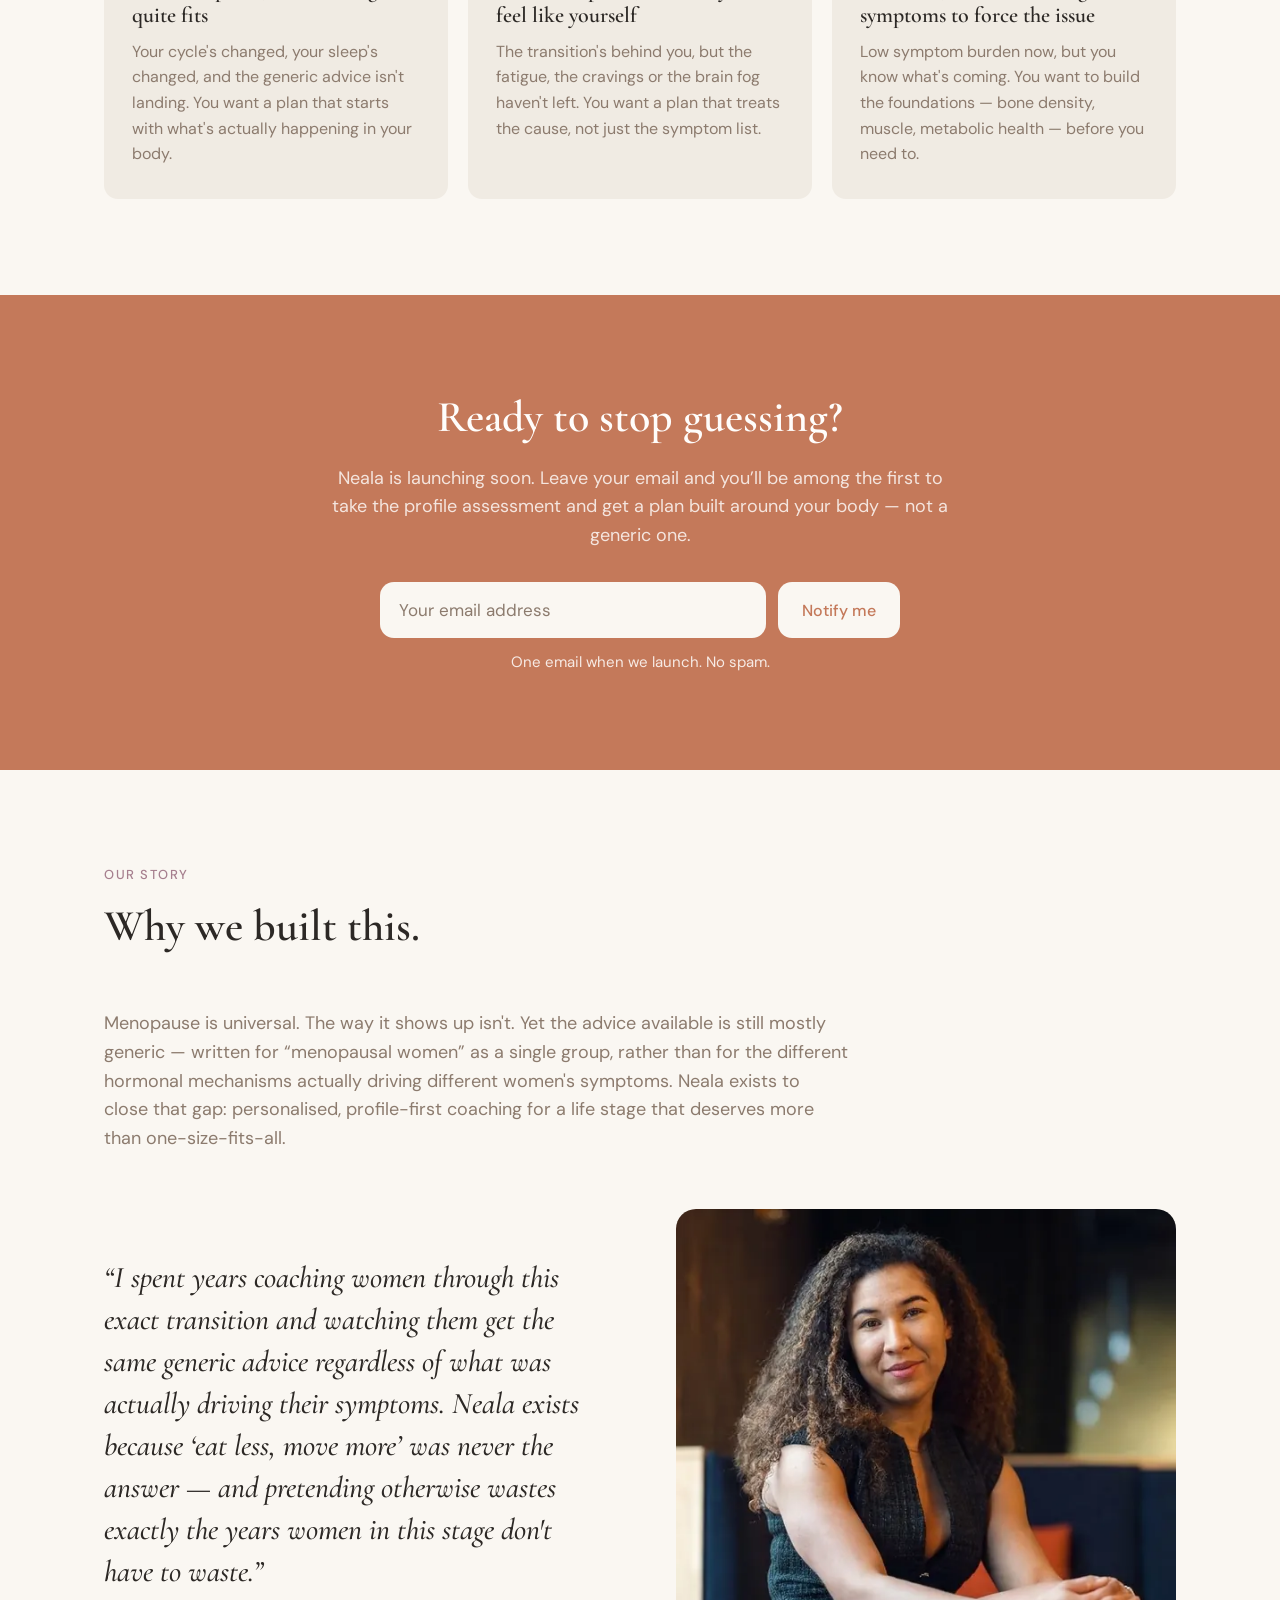
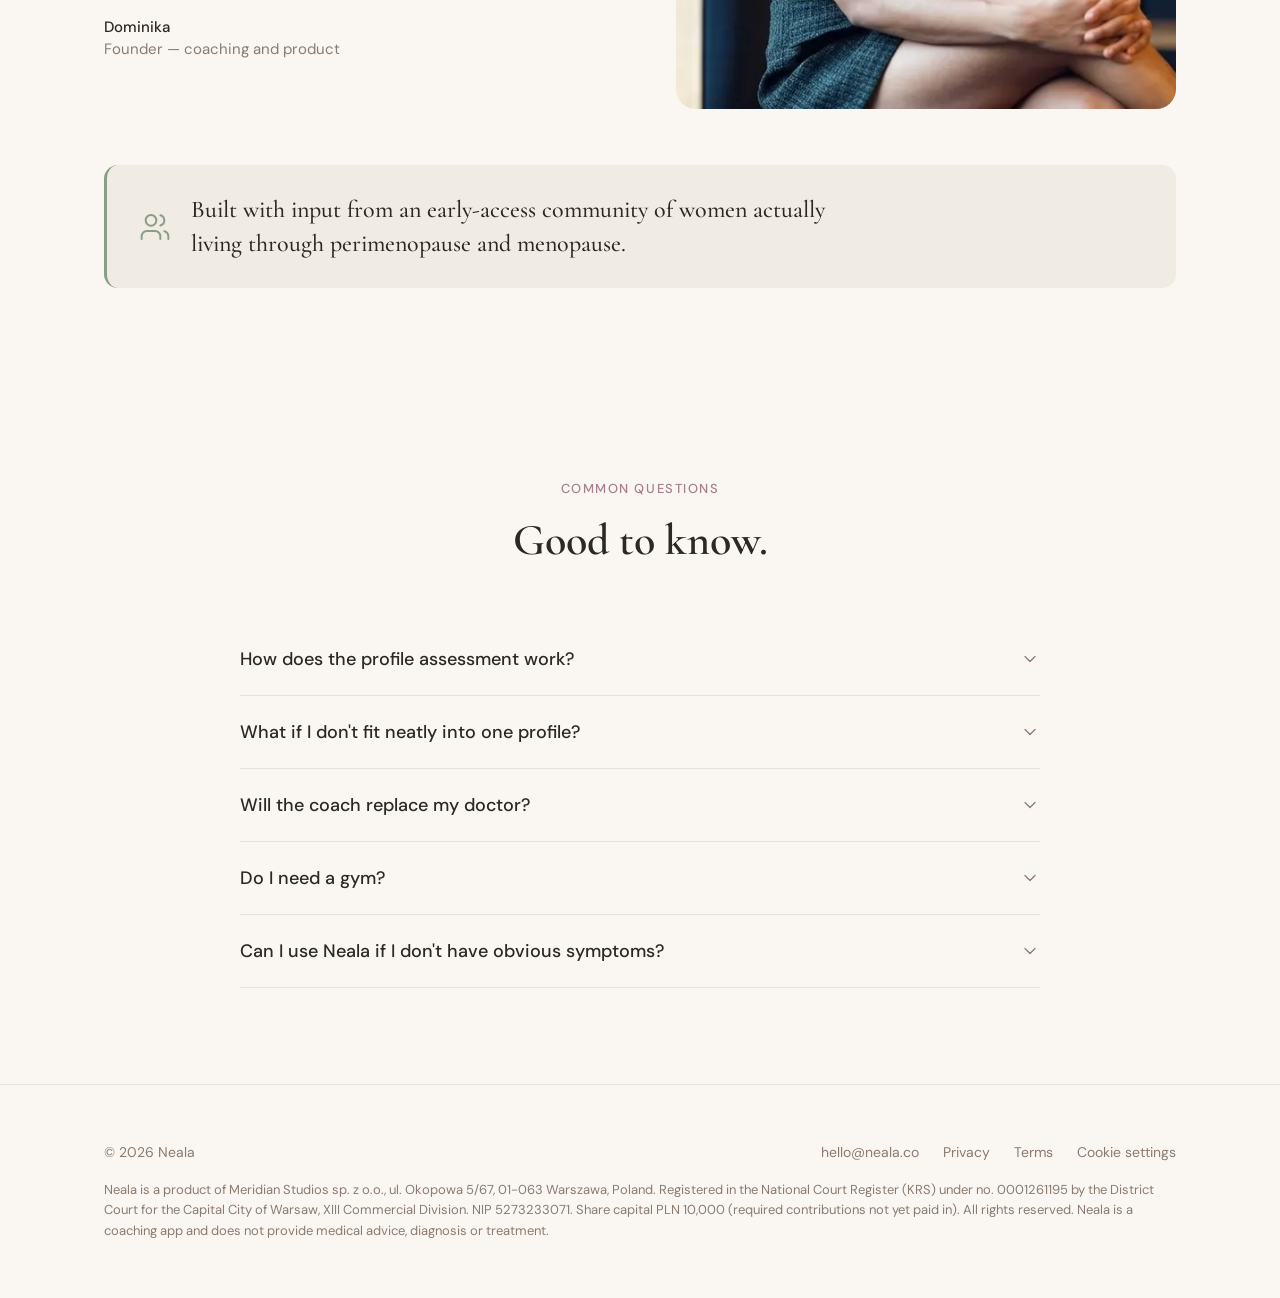
==== commit 14d9b4f8: "legal: company details in every footer and in the policies (art. 206 KSH, LE-08) Address, KRS 000126" ====
--- a/index.html
+++ b/index.html
@@ -427,11 +427,11 @@
       <a href="/terms/">Terms</a>
       <a href="#" data-cookie-settings hidden>Cookie settings</a>
     </nav>
-    <p class="legal">Neala is a product of Meridian Studios sp. z o.o. All rights reserved. Neala is a coaching app and does not provide medical advice, diagnosis or treatment.</p>
+    <p class="legal">Neala is a product of Meridian Studios sp. z o.o., ul. Okopowa 5/67, 01-063 Warszawa, Poland. Registered in the National Court Register (KRS) under no. 0001261195 by the District Court for the Capital City of Warsaw, XIII Commercial Division. NIP 5273233071. Share capital PLN 10,000 (required contributions not yet paid in). All rights reserved. Neala is a coaching app and does not provide medical advice, diagnosis or treatment.</p>
   </div>
 </footer>
 
-<script src="assets/main.js"></script>
+<script src="assets/main.js?v=20261124"></script>
 <script src="/assets/consent.js"></script>
 </body>
 </html>
--- a/assets/styles.css
+++ b/assets/styles.css
@@ -535,6 +535,7 @@
 .legal-doc p, .legal-doc li { color: var(--ink); }
 .legal-doc p + p { margin-top: 12px; }
 .legal-doc ul { padding-left: 22px; margin: 8px 0 0; display: grid; gap: 6px; }
+.legal-doc ul + p { margin-top: 16px; }
 .legal-doc a { color: var(--primary); }
 .legal-doc table { width: 100%; border-collapse: collapse; margin-top: 12px; font-size: 15px; }
 .legal-doc th, .legal-doc td { text-align: left; vertical-align: top; padding: 12px 12px 12px 0; border-bottom: 1px solid var(--line); }
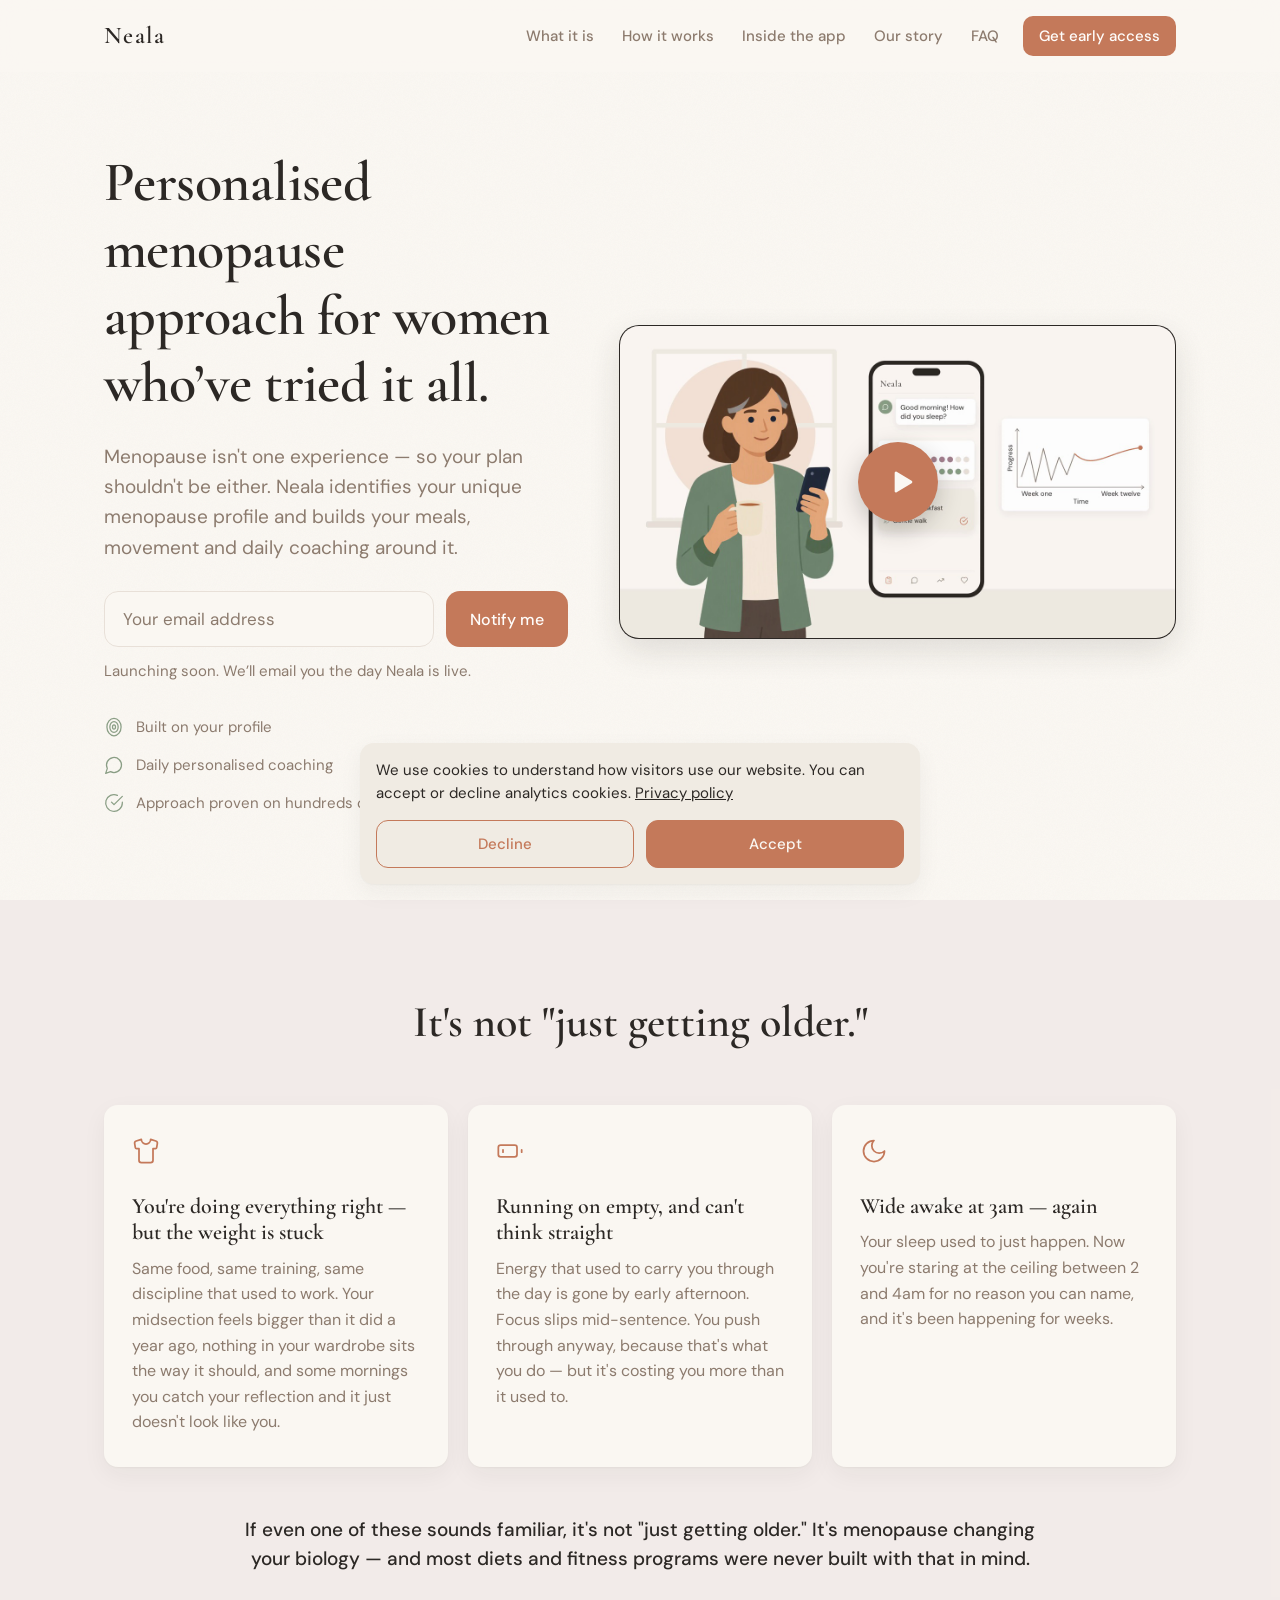
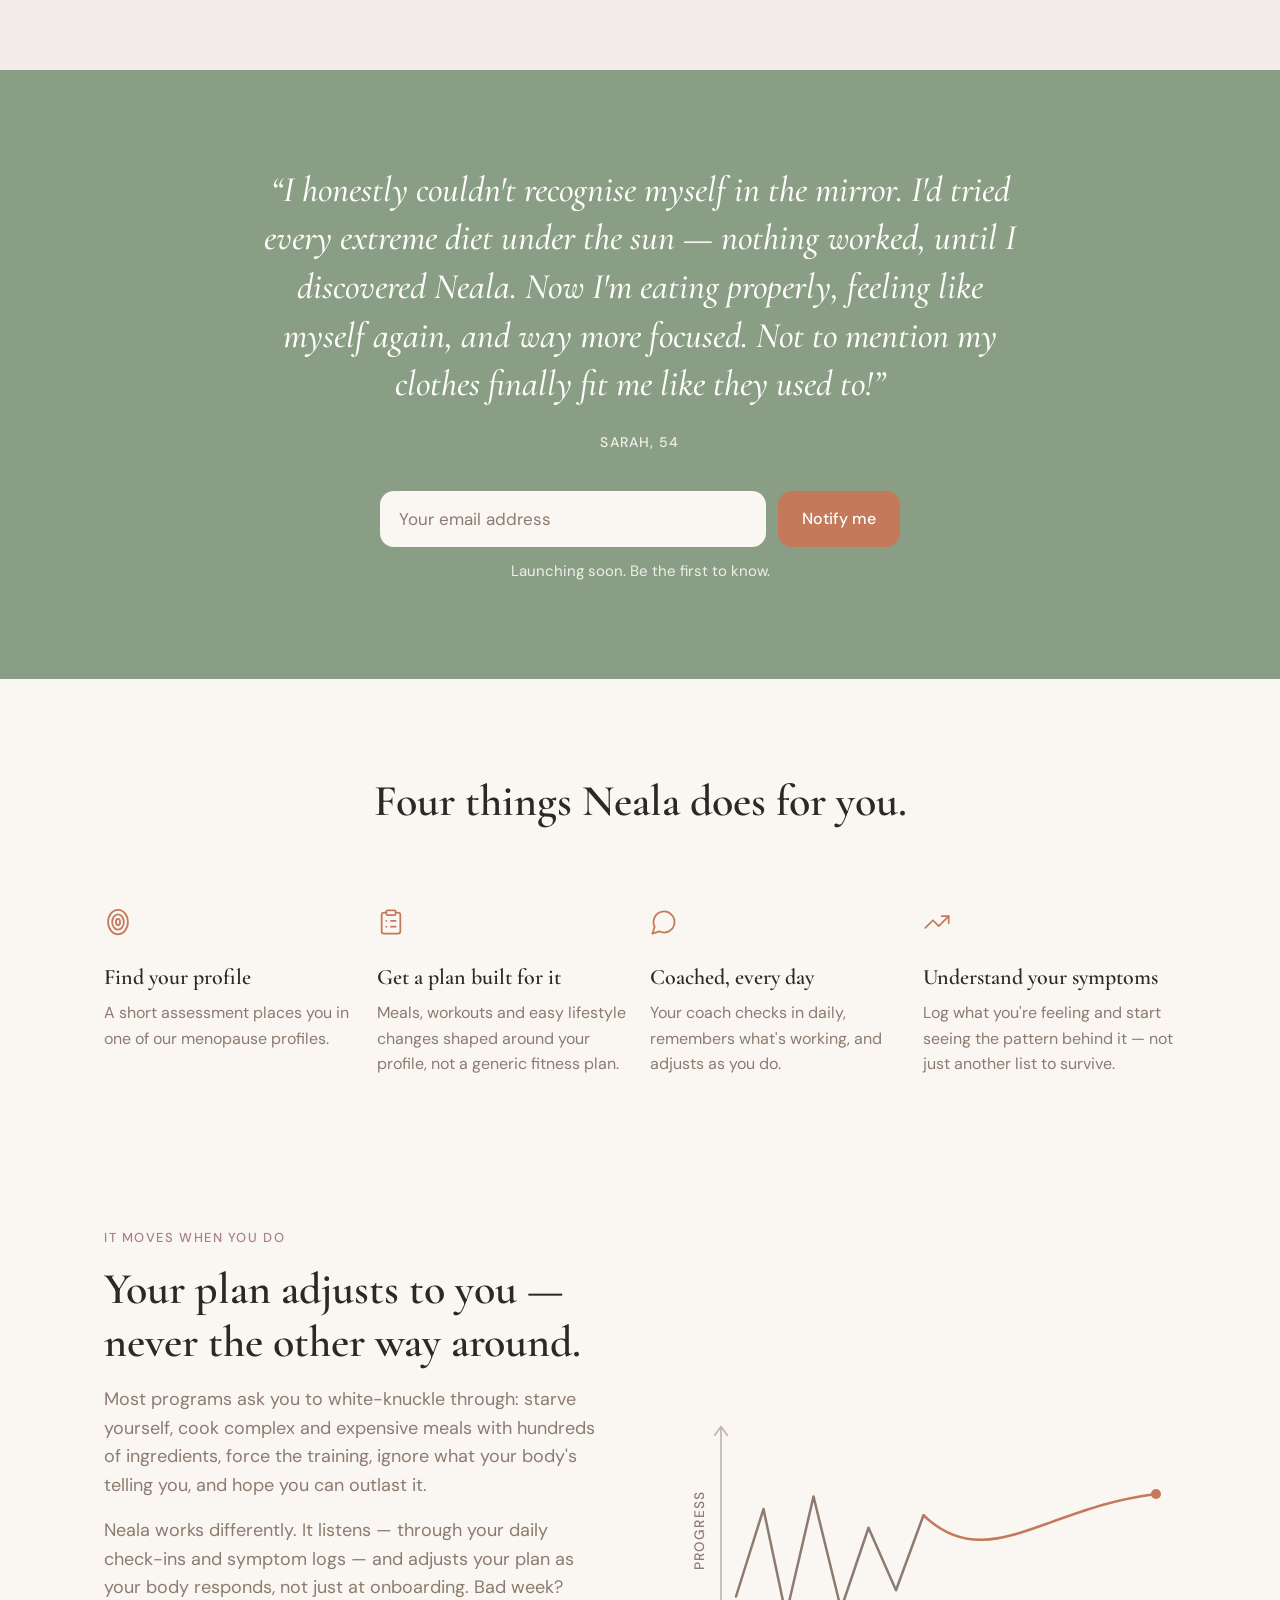
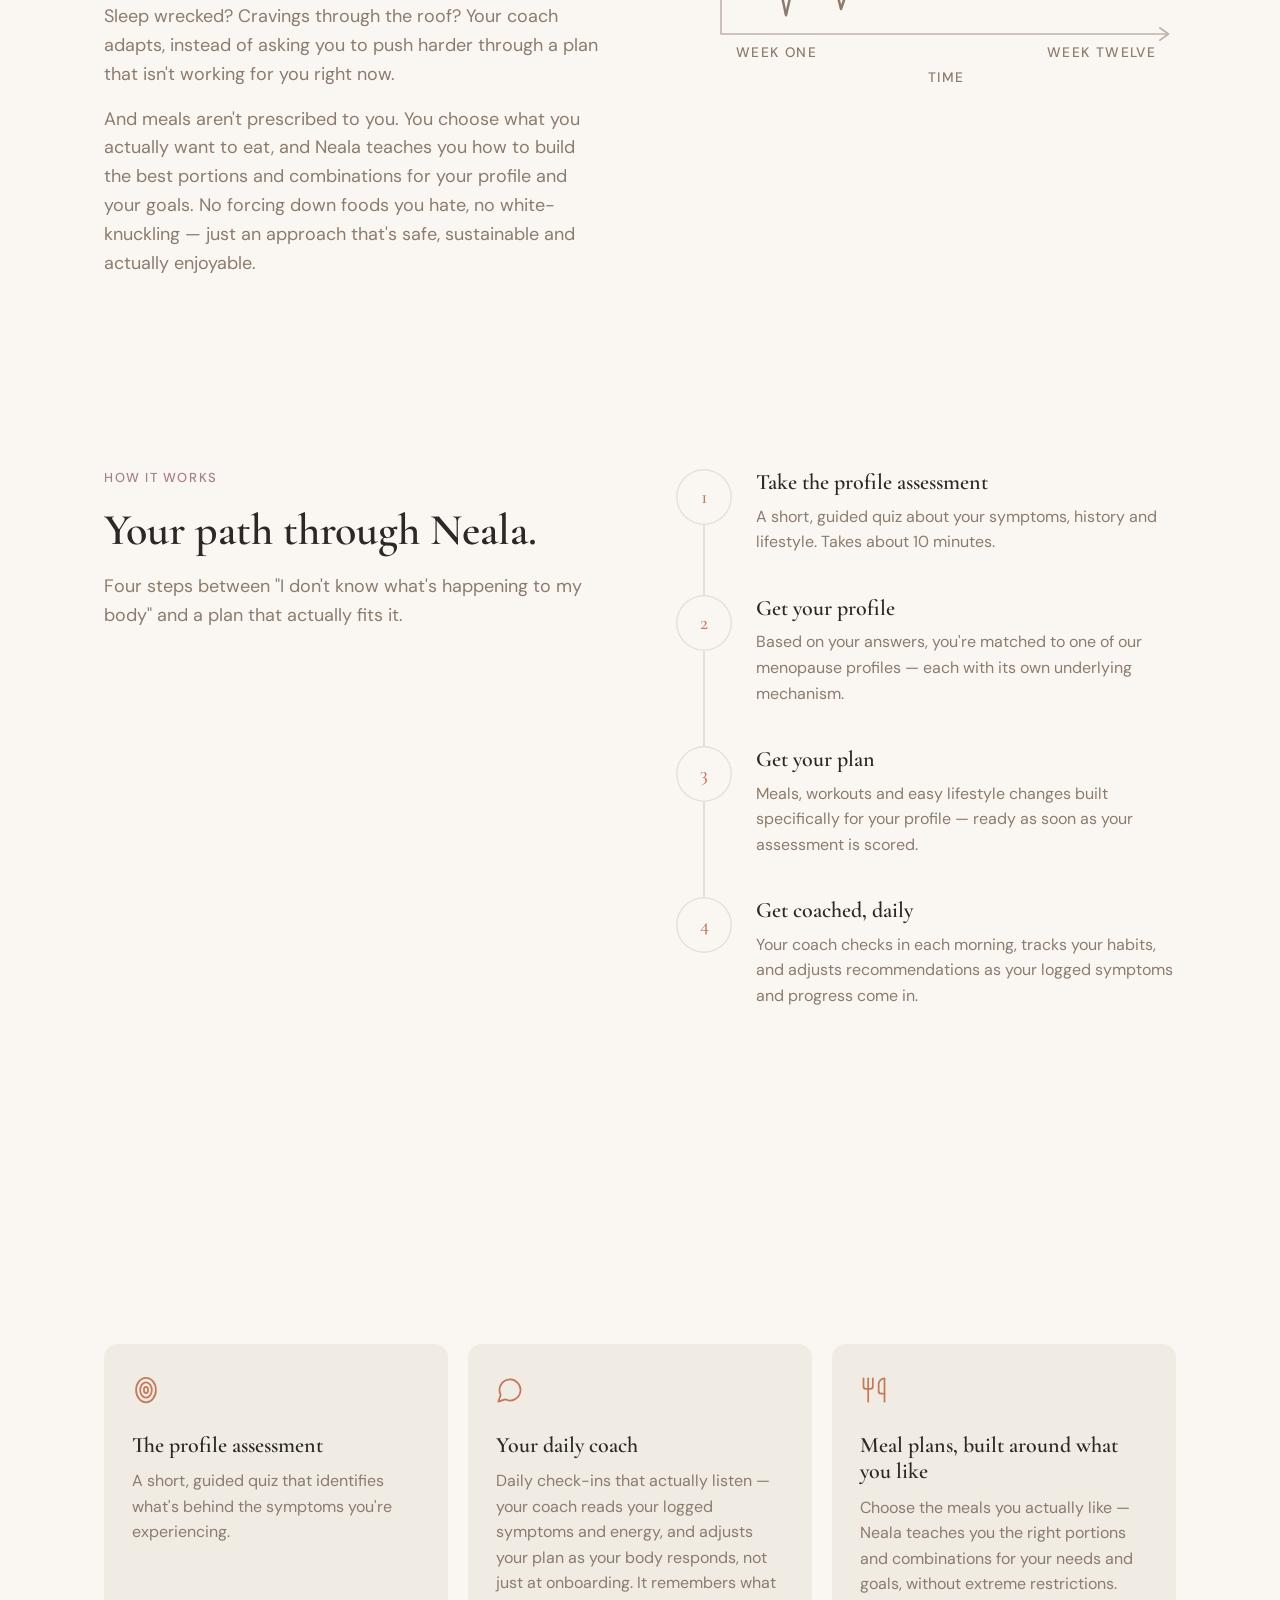
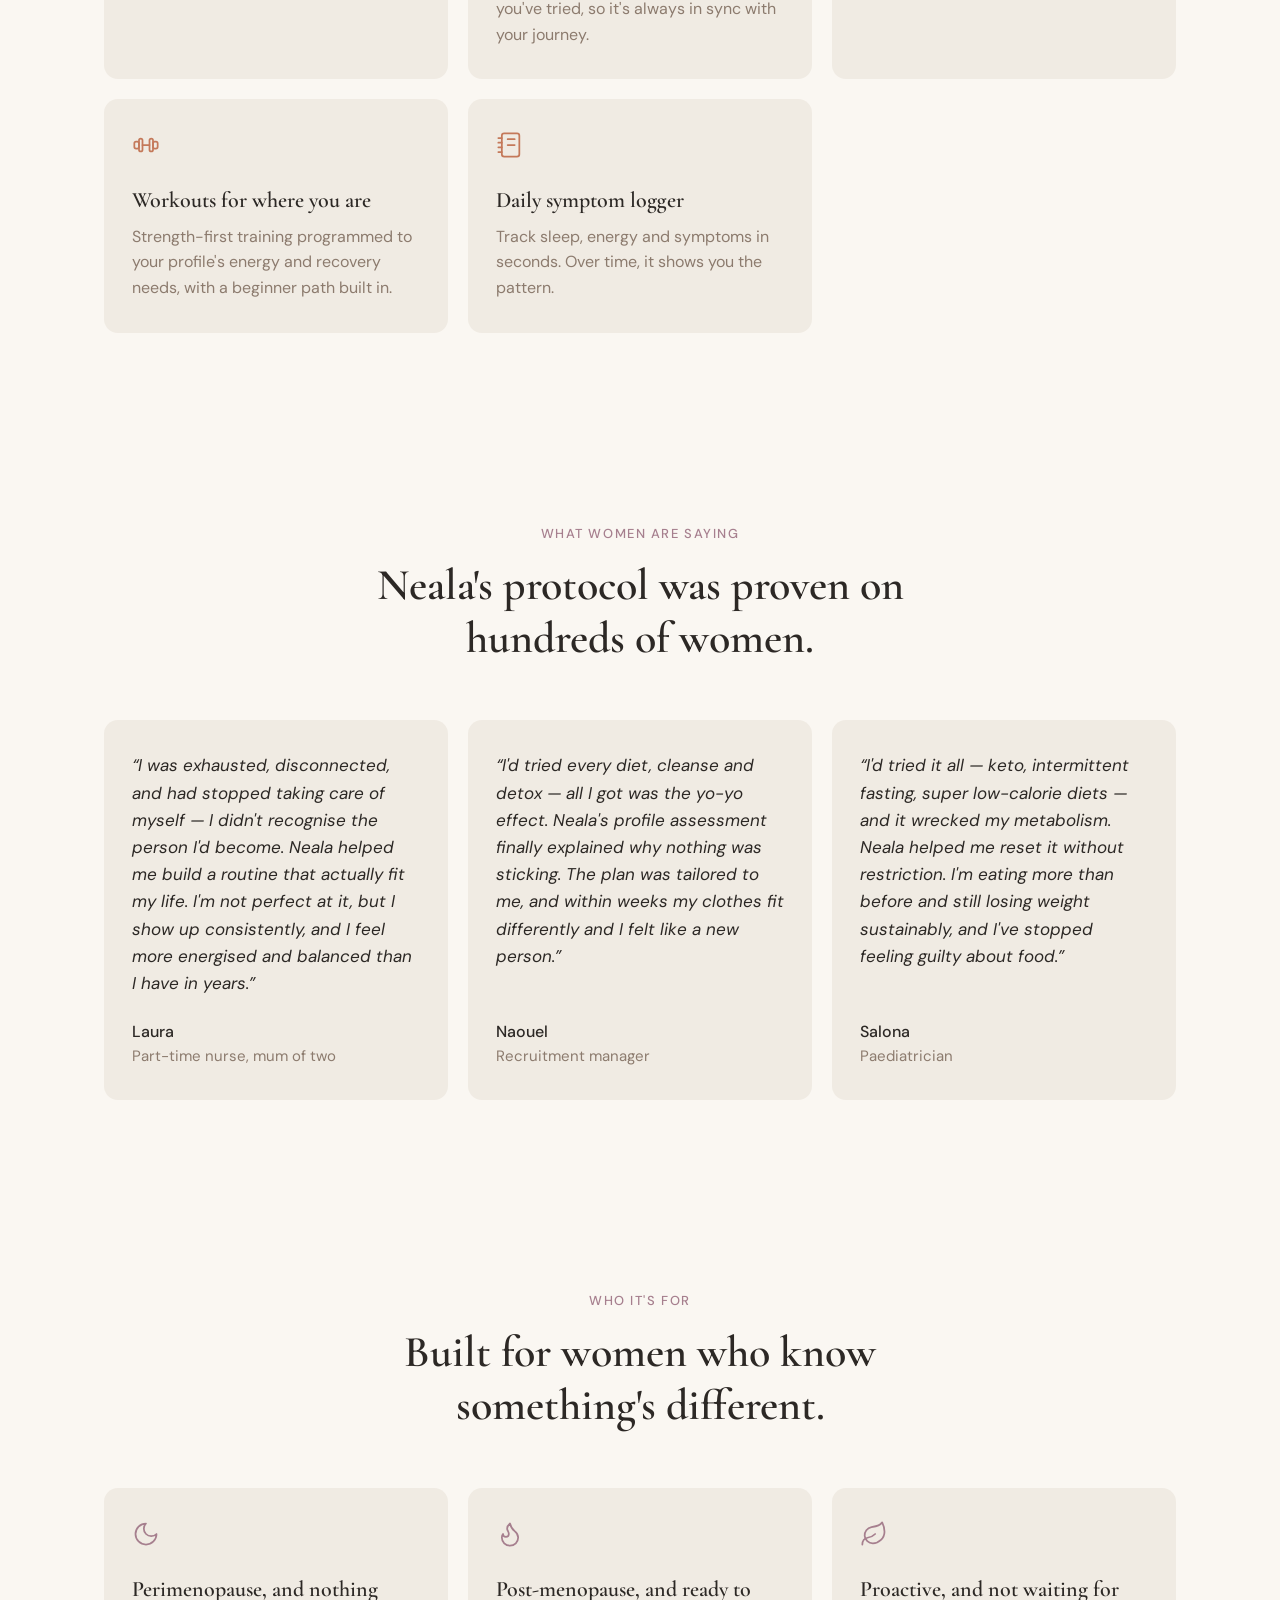
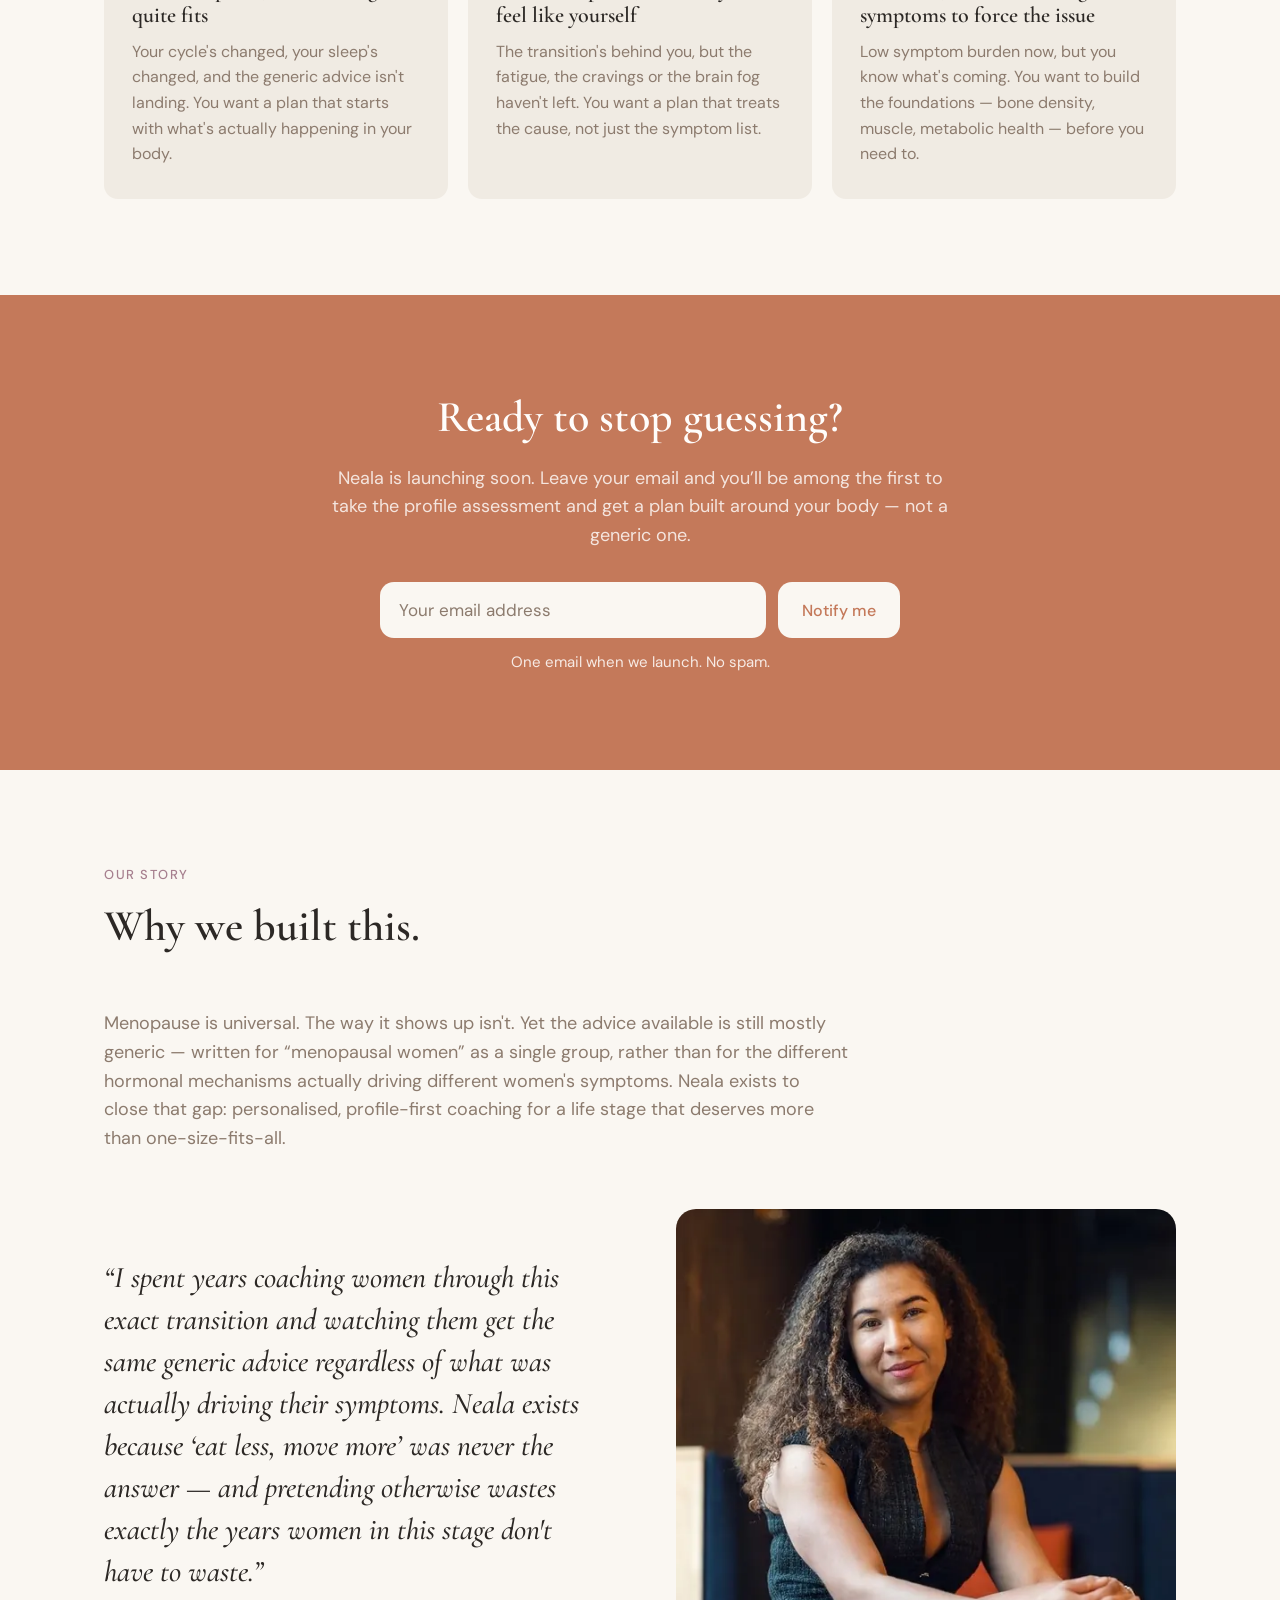
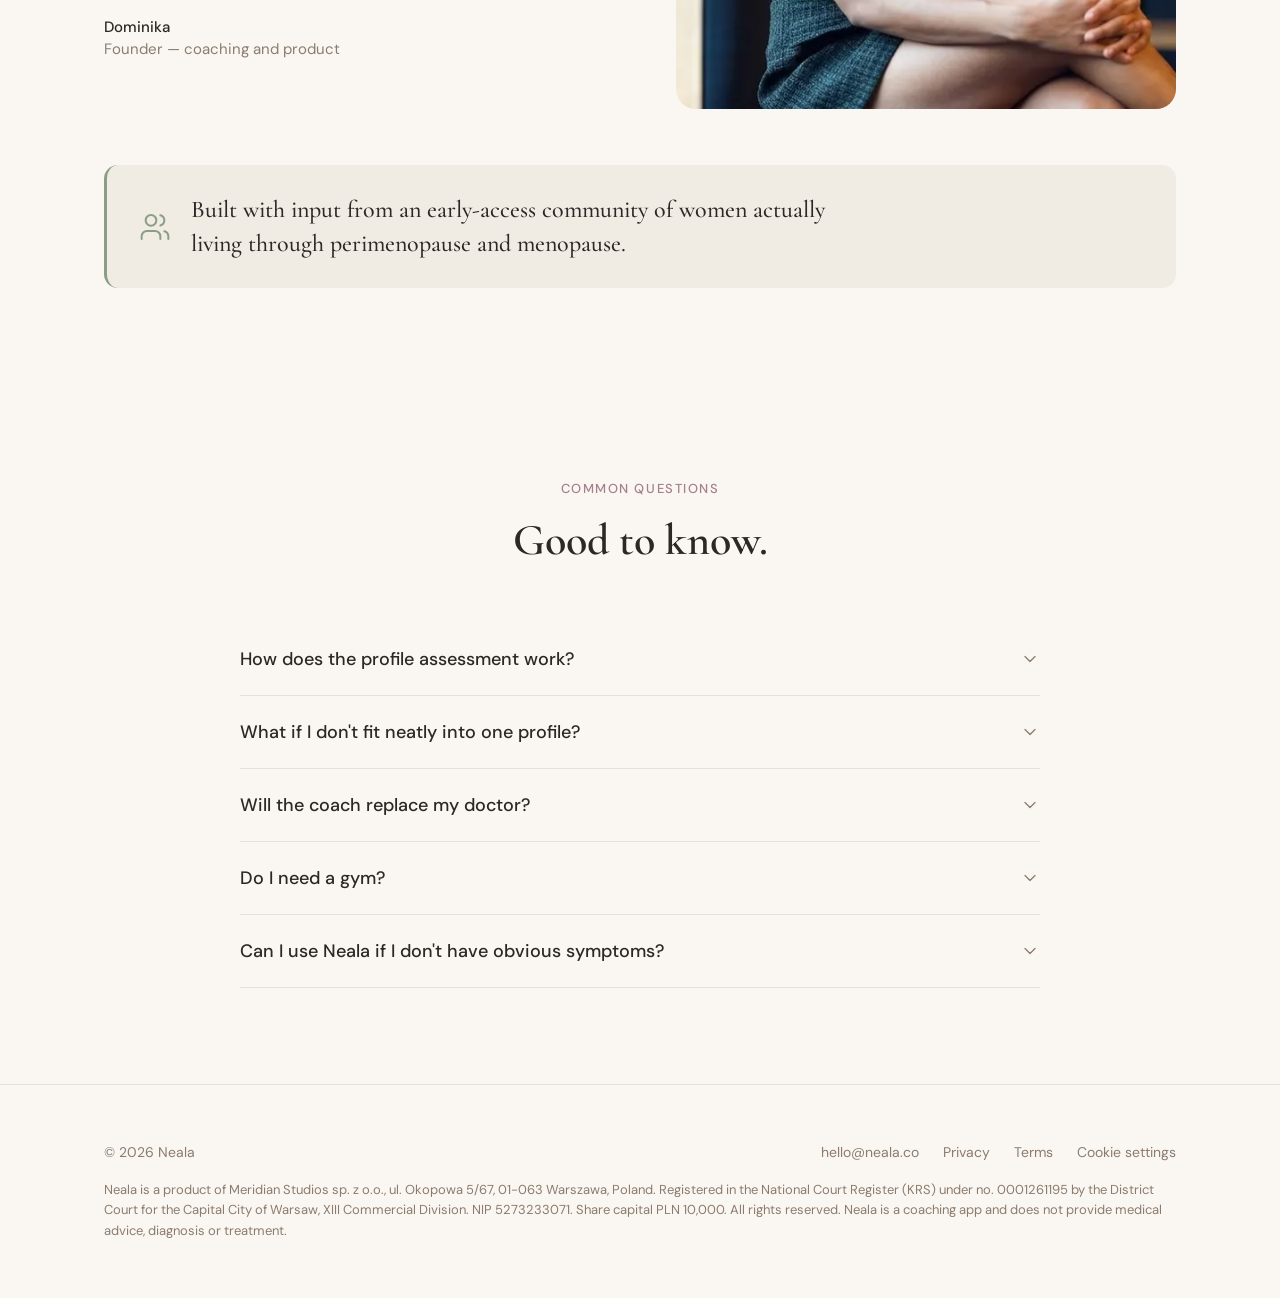
==== commit e60500f8: "legal: drop the 'contributions not yet paid in' note, the share capital is paid Co-Authored-By: Clau" ====
--- a/index.html
+++ b/index.html
@@ -427,7 +427,7 @@
       <a href="/terms/">Terms</a>
       <a href="#" data-cookie-settings hidden>Cookie settings</a>
     </nav>
-    <p class="legal">Neala is a product of Meridian Studios sp. z o.o., ul. Okopowa 5/67, 01-063 Warszawa, Poland. Registered in the National Court Register (KRS) under no. 0001261195 by the District Court for the Capital City of Warsaw, XIII Commercial Division. NIP 5273233071. Share capital PLN 10,000 (required contributions not yet paid in). All rights reserved. Neala is a coaching app and does not provide medical advice, diagnosis or treatment.</p>
+    <p class="legal">Neala is a product of Meridian Studios sp. z o.o., ul. Okopowa 5/67, 01-063 Warszawa, Poland. Registered in the National Court Register (KRS) under no. 0001261195 by the District Court for the Capital City of Warsaw, XIII Commercial Division. NIP 5273233071. Share capital PLN 10,000. All rights reserved. Neala is a coaching app and does not provide medical advice, diagnosis or treatment.</p>
   </div>
 </footer>
 
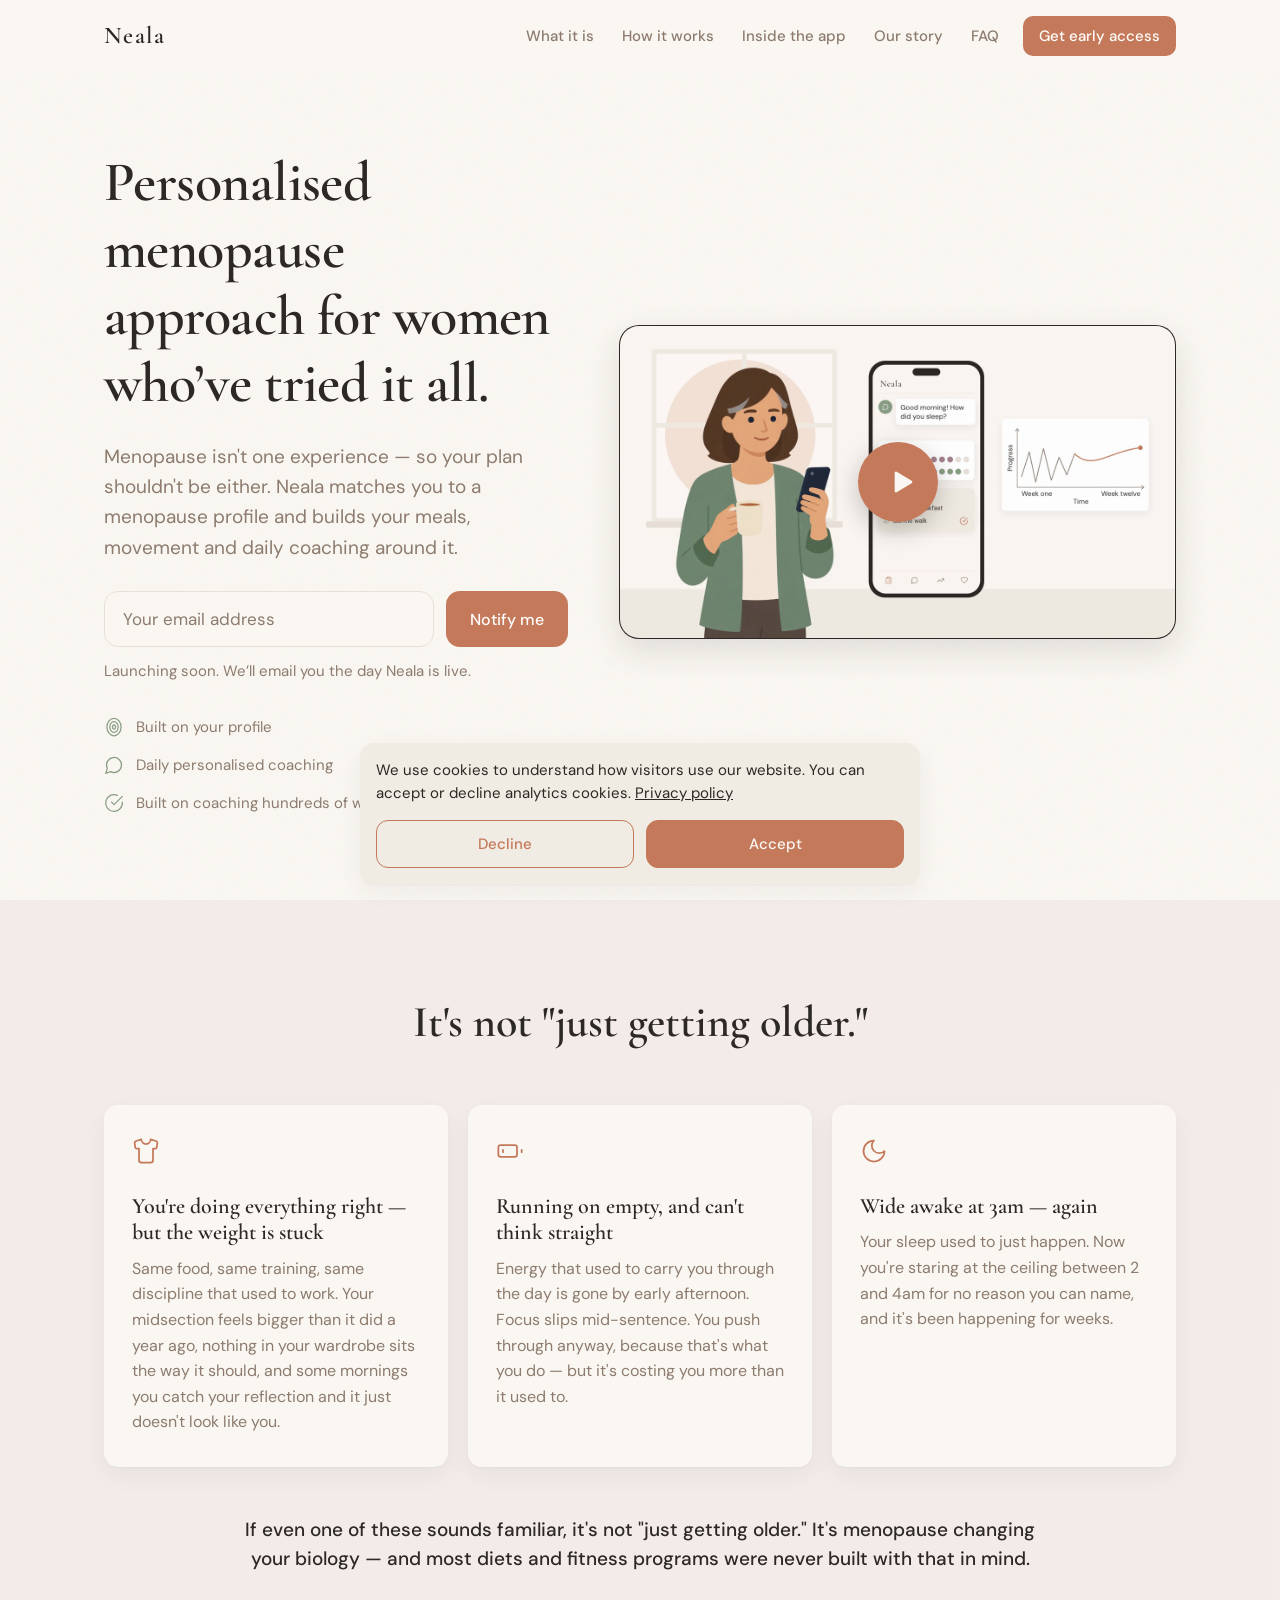
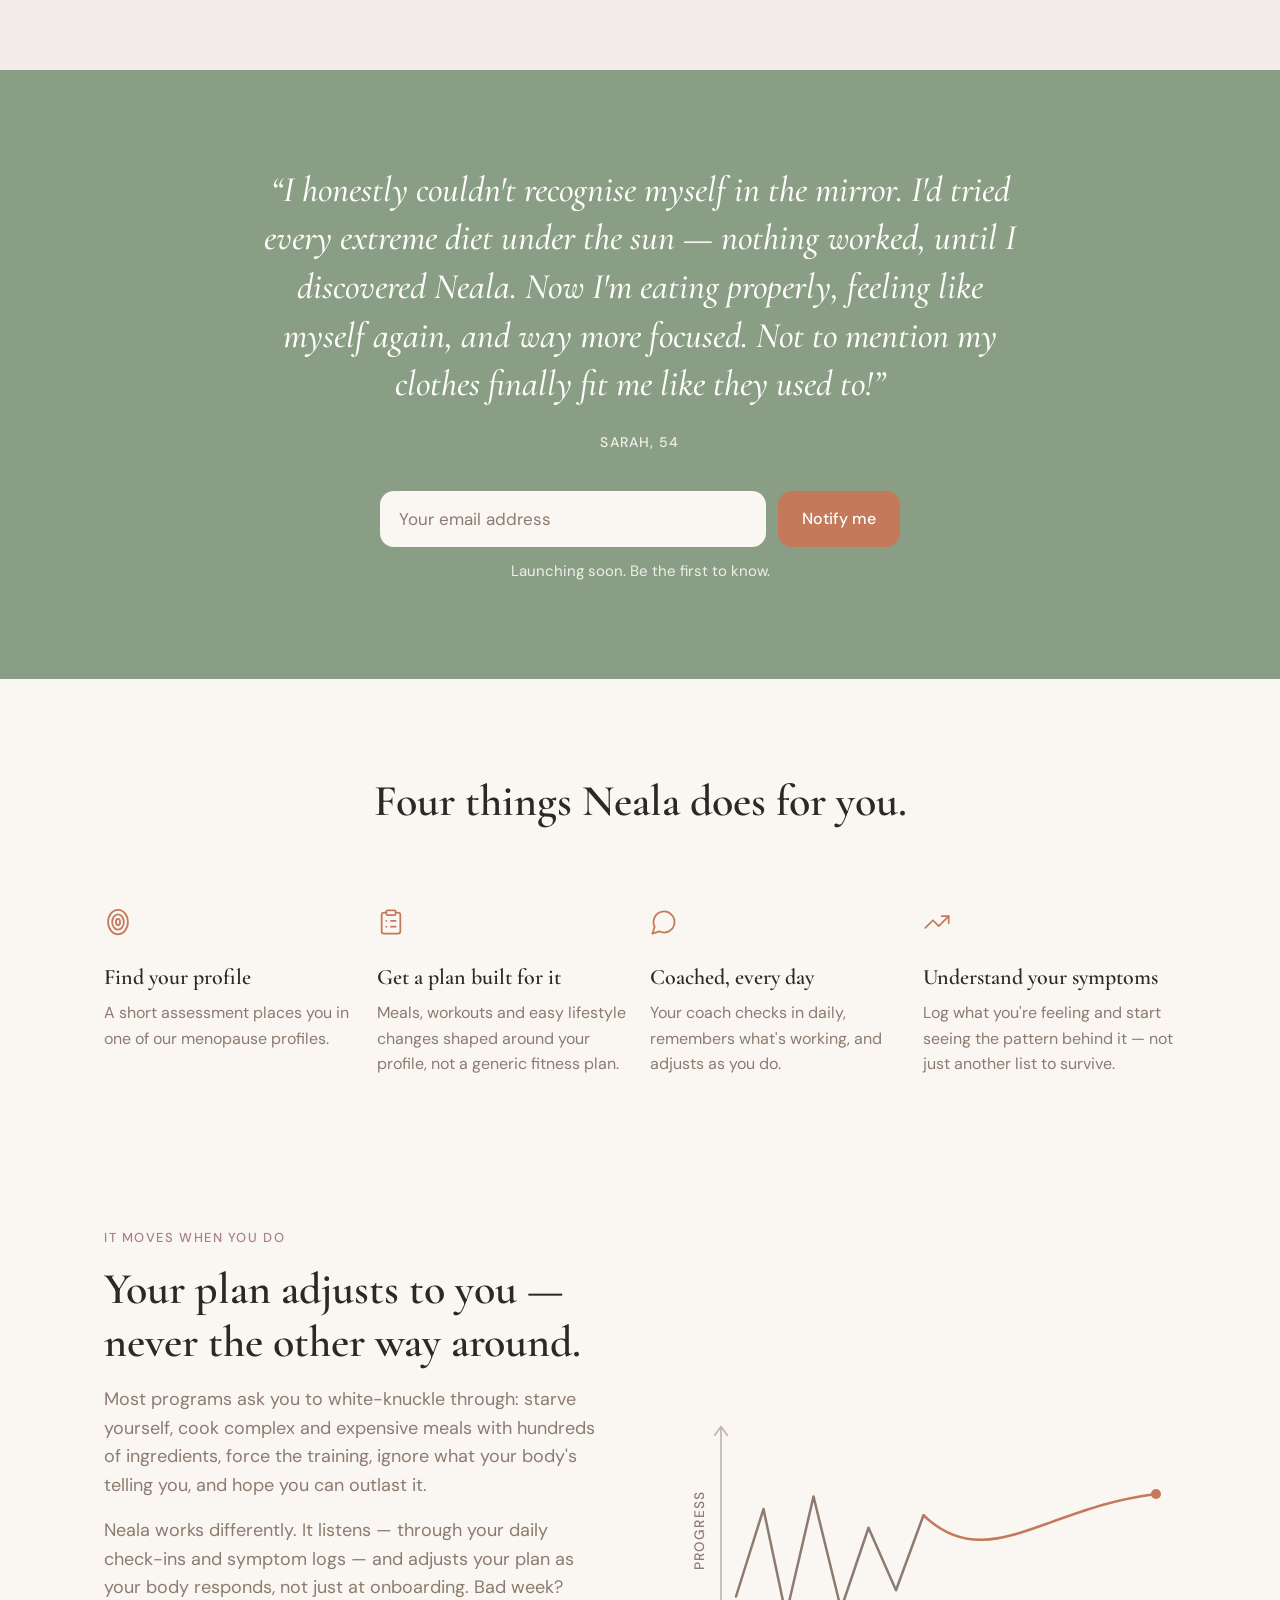
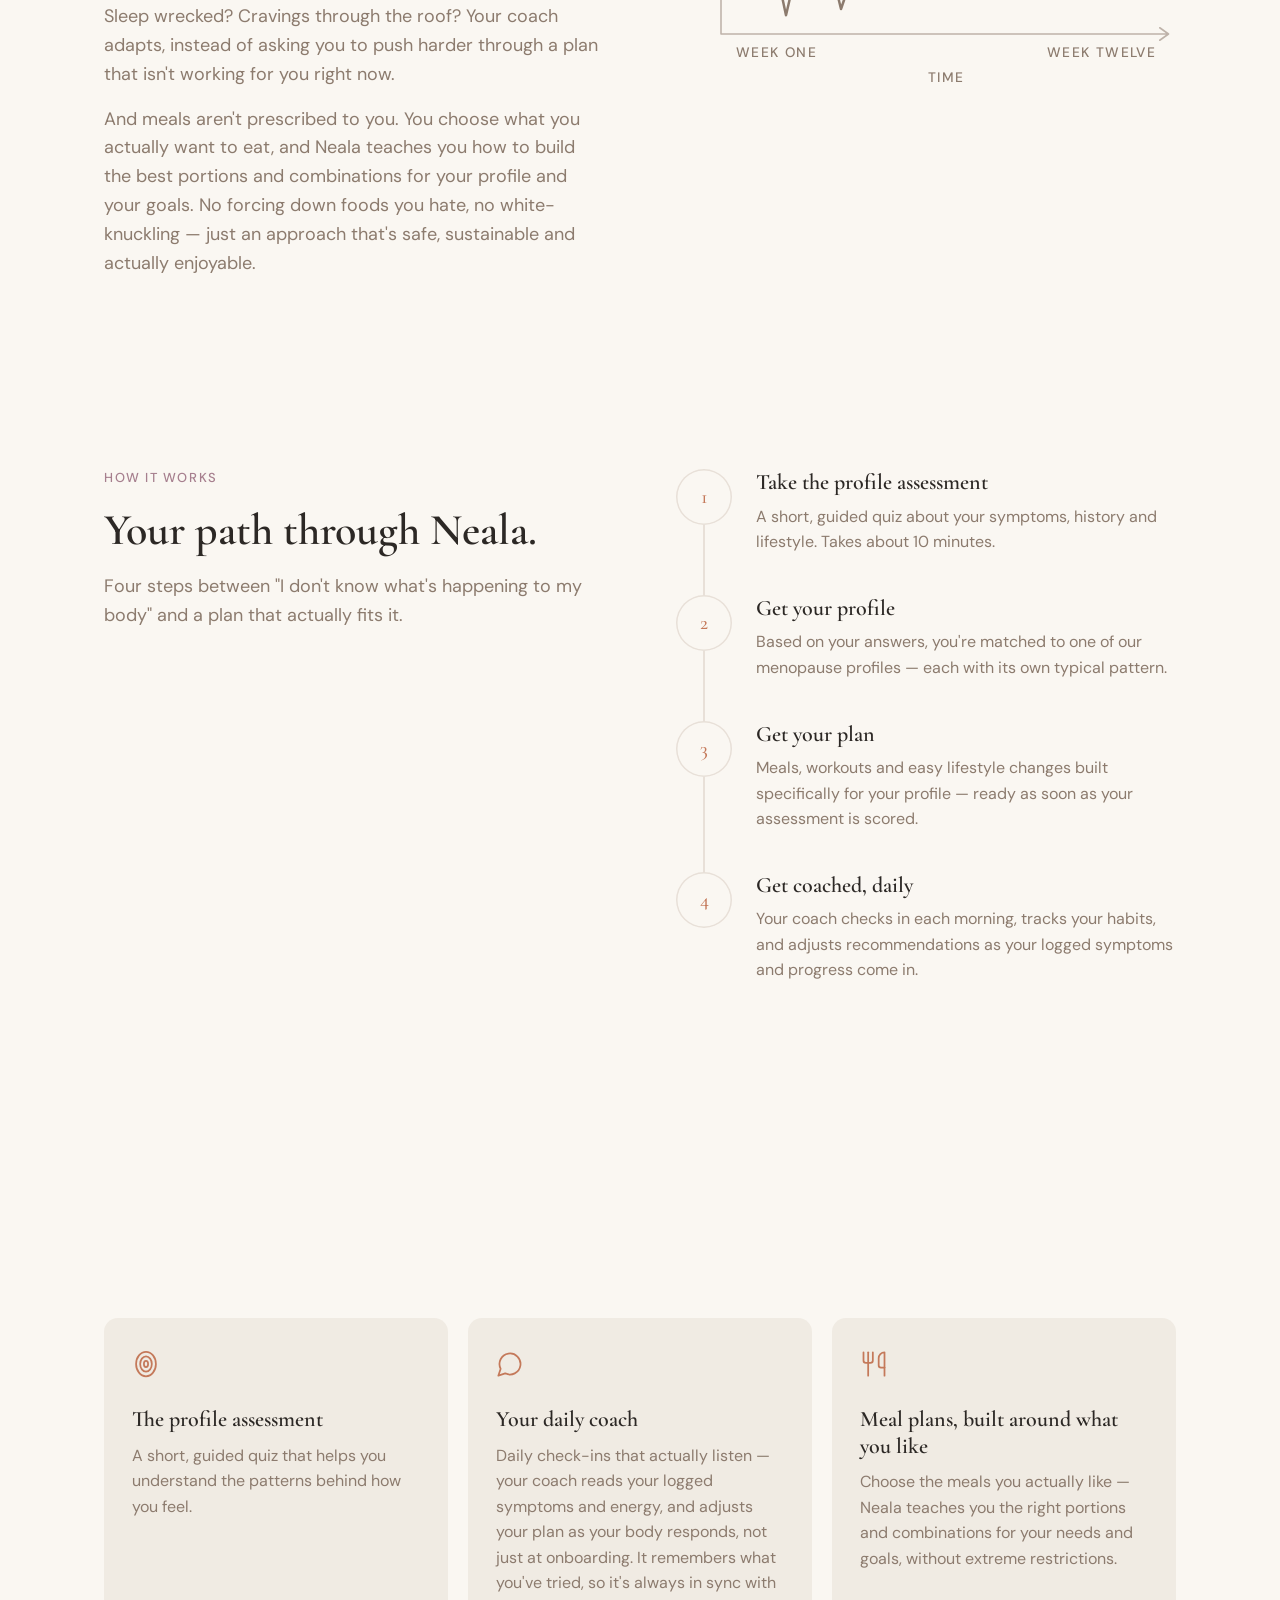
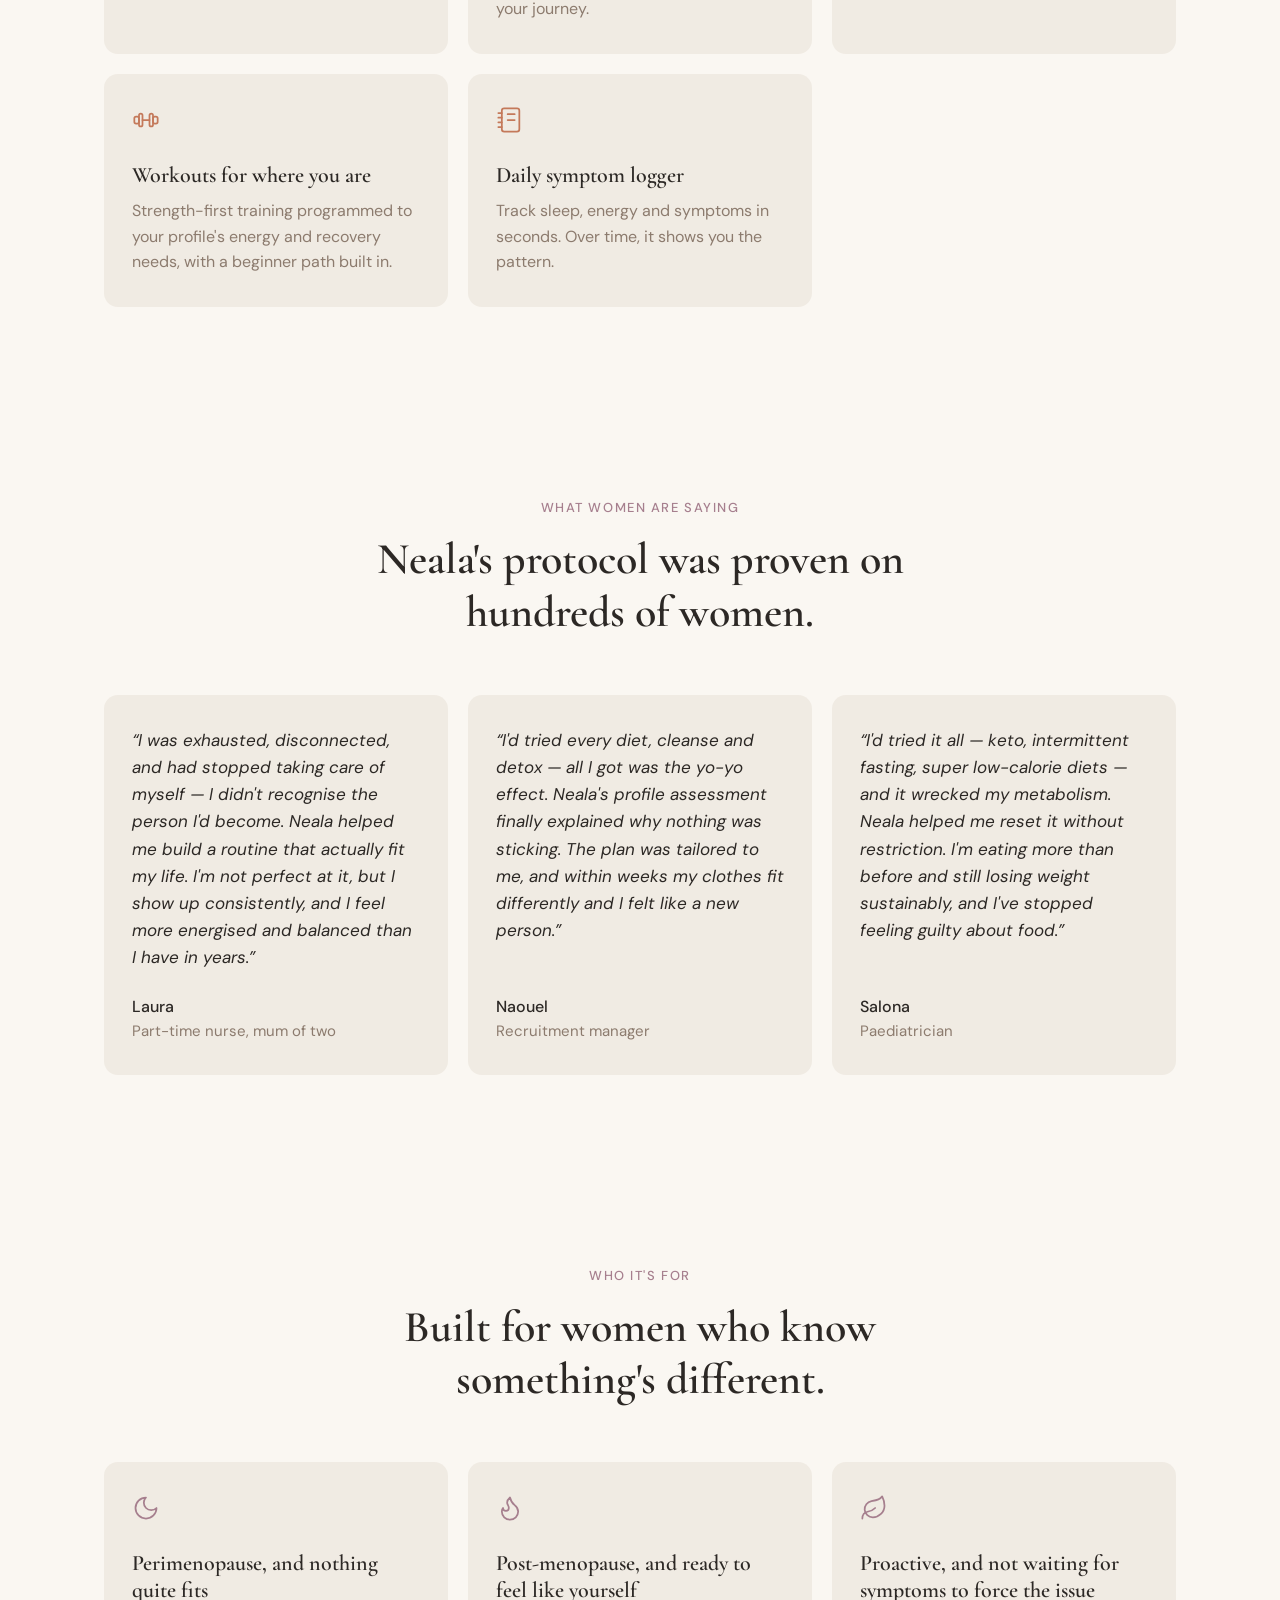
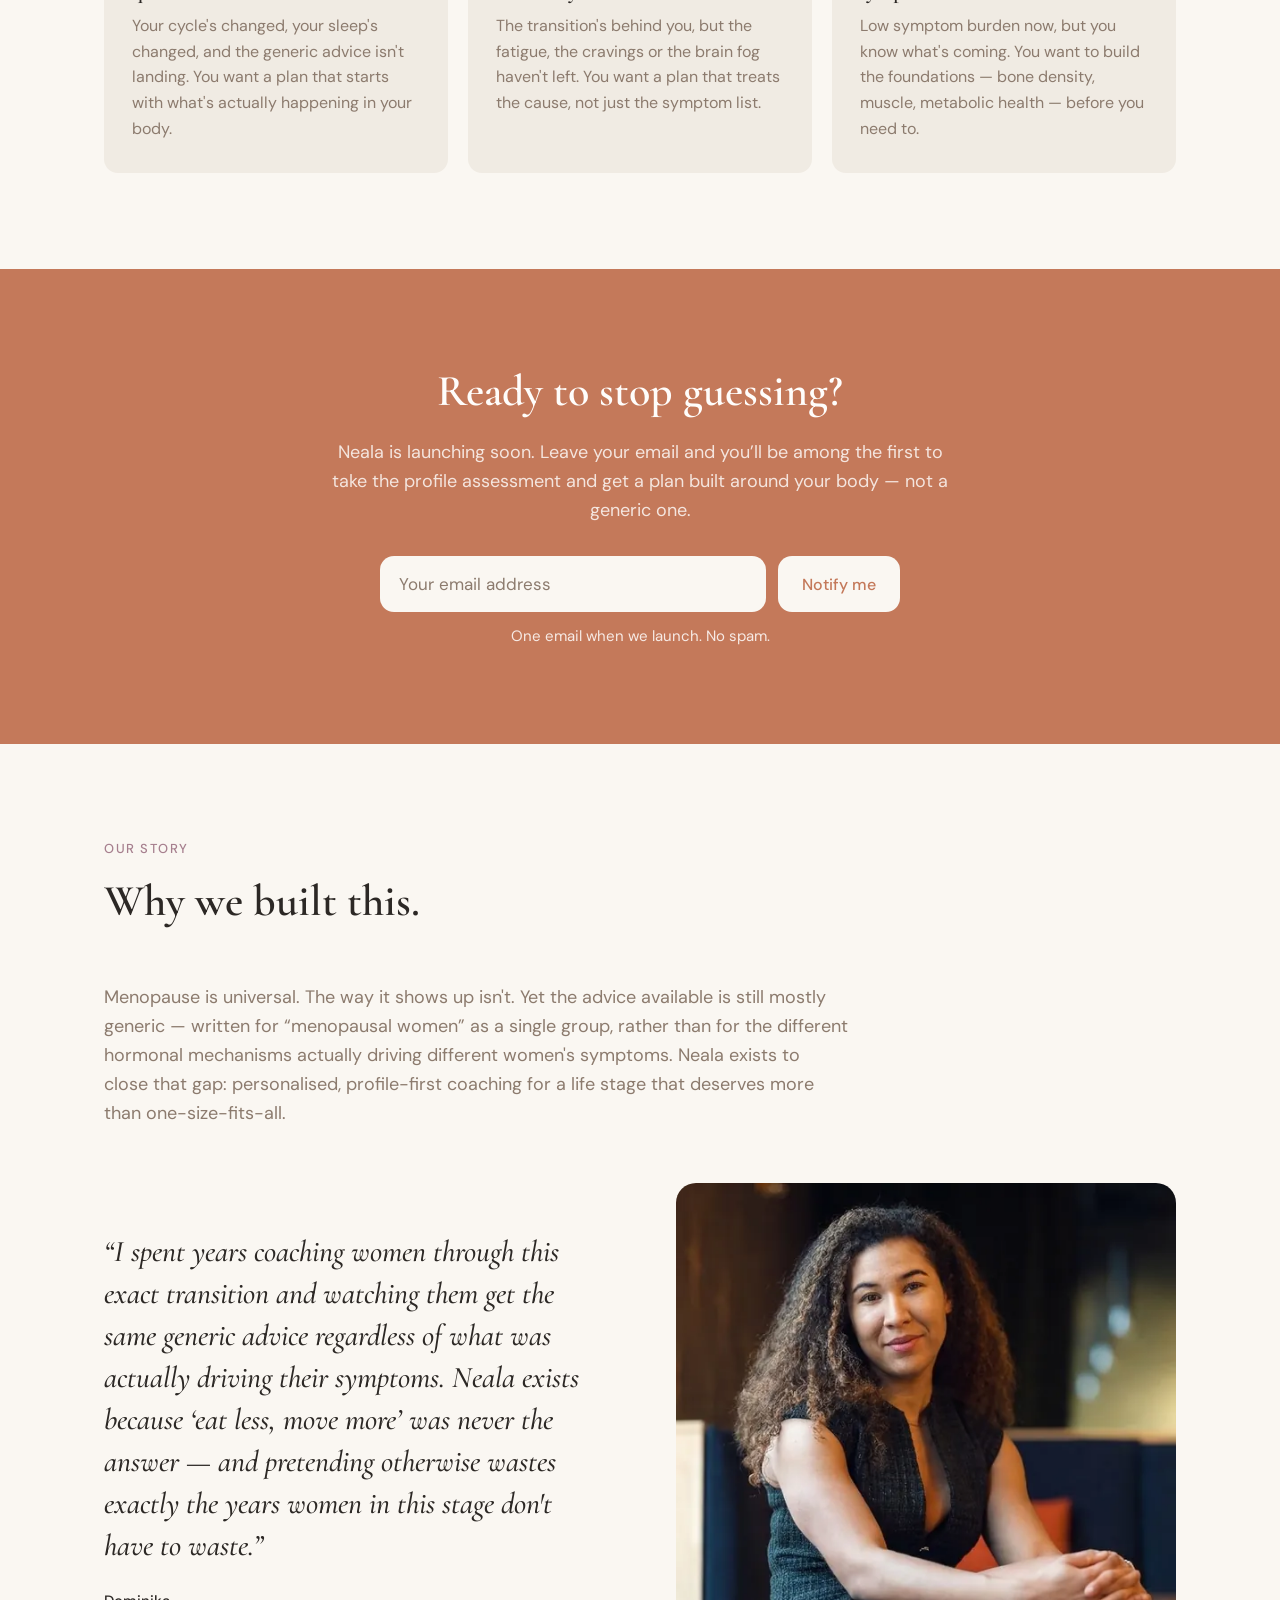
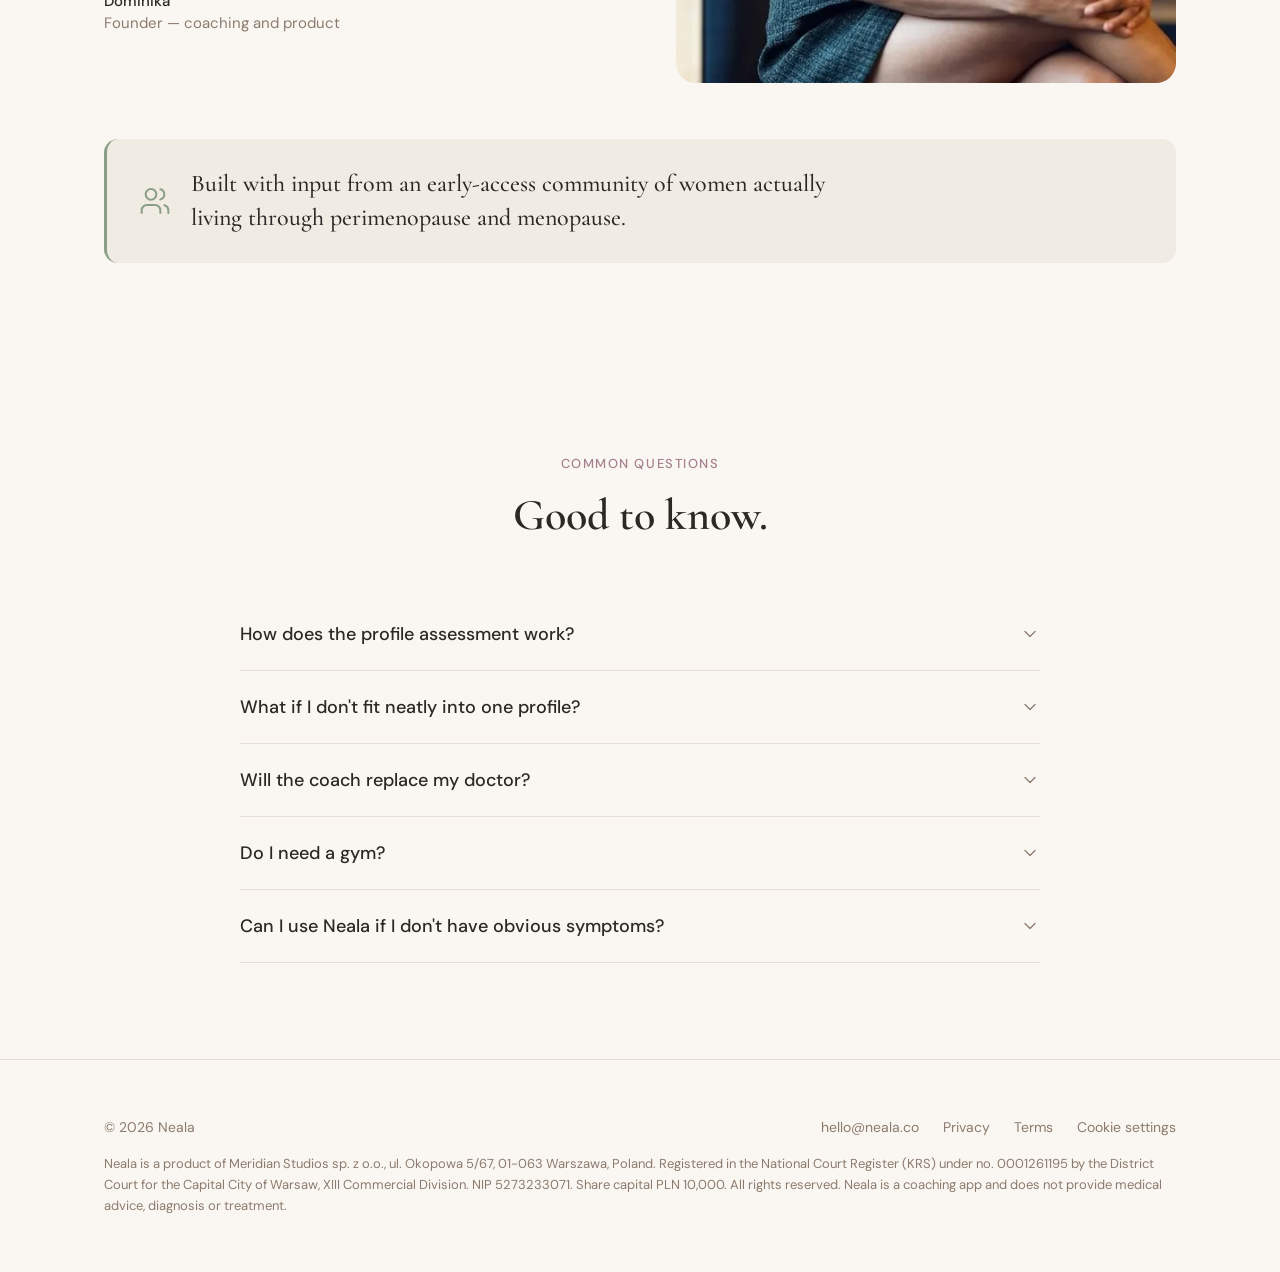
==== commit b9c28af5: "copy: softer claims (proven/identifies/mechanism), launch audit LE-06 Co-Authored-By: Claude Opus 5." ====
--- a/index.html
+++ b/index.html
@@ -5,7 +5,7 @@
   <meta name="viewport" content="width=device-width, initial-scale=1">
 
   <title>Neala - Personalised menopause coaching</title>
-  <meta name="description" content="Menopause isn't one experience. Neala identifies your unique menopause profile and builds your meals, movement and daily coaching around it.">
+  <meta name="description" content="Menopause isn't one experience. Neala matches you to a menopause profile and builds your meals, movement and daily coaching around it.">
   <link rel="canonical" href="https://neala.co/">
 
   <link rel="icon" href="assets/favicon.png" type="image/png">
@@ -82,7 +82,7 @@
     <div class="container hero-grid">
       <div class="hero-copy">
         <h1 class="reveal" style="--i:1">Personalised menopause approach for women who’ve tried it all.</h1>
-        <p class="lead reveal" style="--i:2">Menopause isn't one experience — so your plan shouldn't be either. Neala identifies your unique menopause profile and builds your meals, movement and daily coaching around it.</p>
+        <p class="lead reveal" style="--i:2">Menopause isn't one experience — so your plan shouldn't be either. Neala matches you to a menopause profile and builds your meals, movement and daily coaching around it.</p>
         <div class="signup reveal" style="--i:3">
           <form class="signup-form" data-source="landing-hero" novalidate>
             <label class="sr-only" for="email-hero">Email address</label>
@@ -94,7 +94,7 @@
         <ul class="badges reveal" style="--i:4">
           <li><svg class="icon" aria-hidden="true"><use href="#i-pattern"/></svg>Built on your profile</li>
           <li><svg class="icon" aria-hidden="true"><use href="#i-message"/></svg>Daily personalised coaching</li>
-          <li><svg class="icon" aria-hidden="true"><use href="#i-check-circle"/></svg>Approach proven on hundreds of women in menopause</li>
+          <li><svg class="icon" aria-hidden="true"><use href="#i-check-circle"/></svg>Built on coaching hundreds of women through menopause</li>
         </ul>
       </div>
       <!-- Plays only when she presses play. Native controls give pause, seek,
@@ -231,7 +231,7 @@
           <span class="step-num" aria-hidden="true">2</span>
           <div>
             <h3>Get your profile</h3>
-            <p>Based on your answers, you're matched to one of our menopause profiles — each with its own underlying mechanism.</p>
+            <p>Based on your answers, you're matched to one of our menopause profiles — each with its own typical pattern.</p>
           </div>
         </li>
         <li class="step reveal" style="--i:2">
@@ -263,7 +263,7 @@
         <div class="card reveal">
           <svg class="icon" aria-hidden="true"><use href="#i-pattern"/></svg>
           <h3>The profile assessment</h3>
-          <p>A short, guided quiz that identifies what's behind the symptoms you're experiencing.</p>
+          <p>A short, guided quiz that helps you understand the patterns behind how you feel.</p>
         </div>
         <div class="card reveal" style="--i:1">
           <svg class="icon" aria-hidden="true"><use href="#i-message"/></svg>
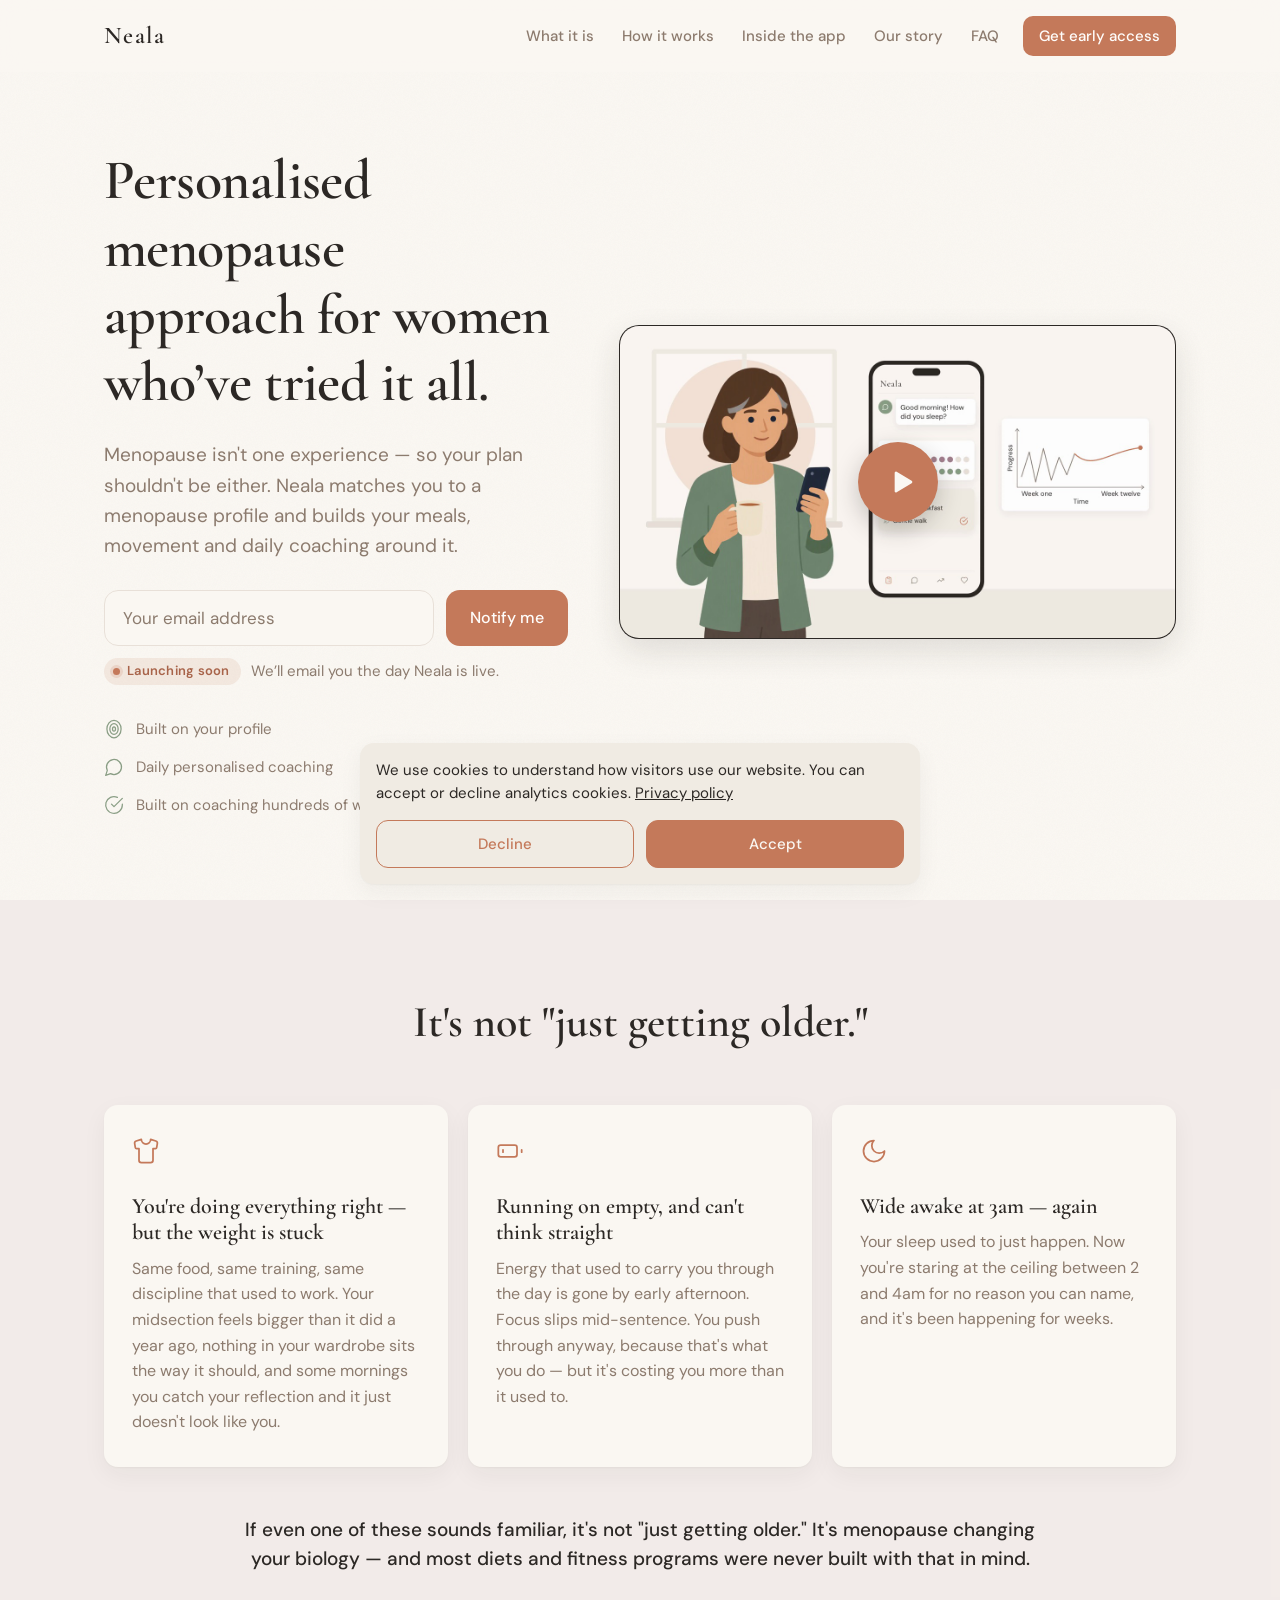
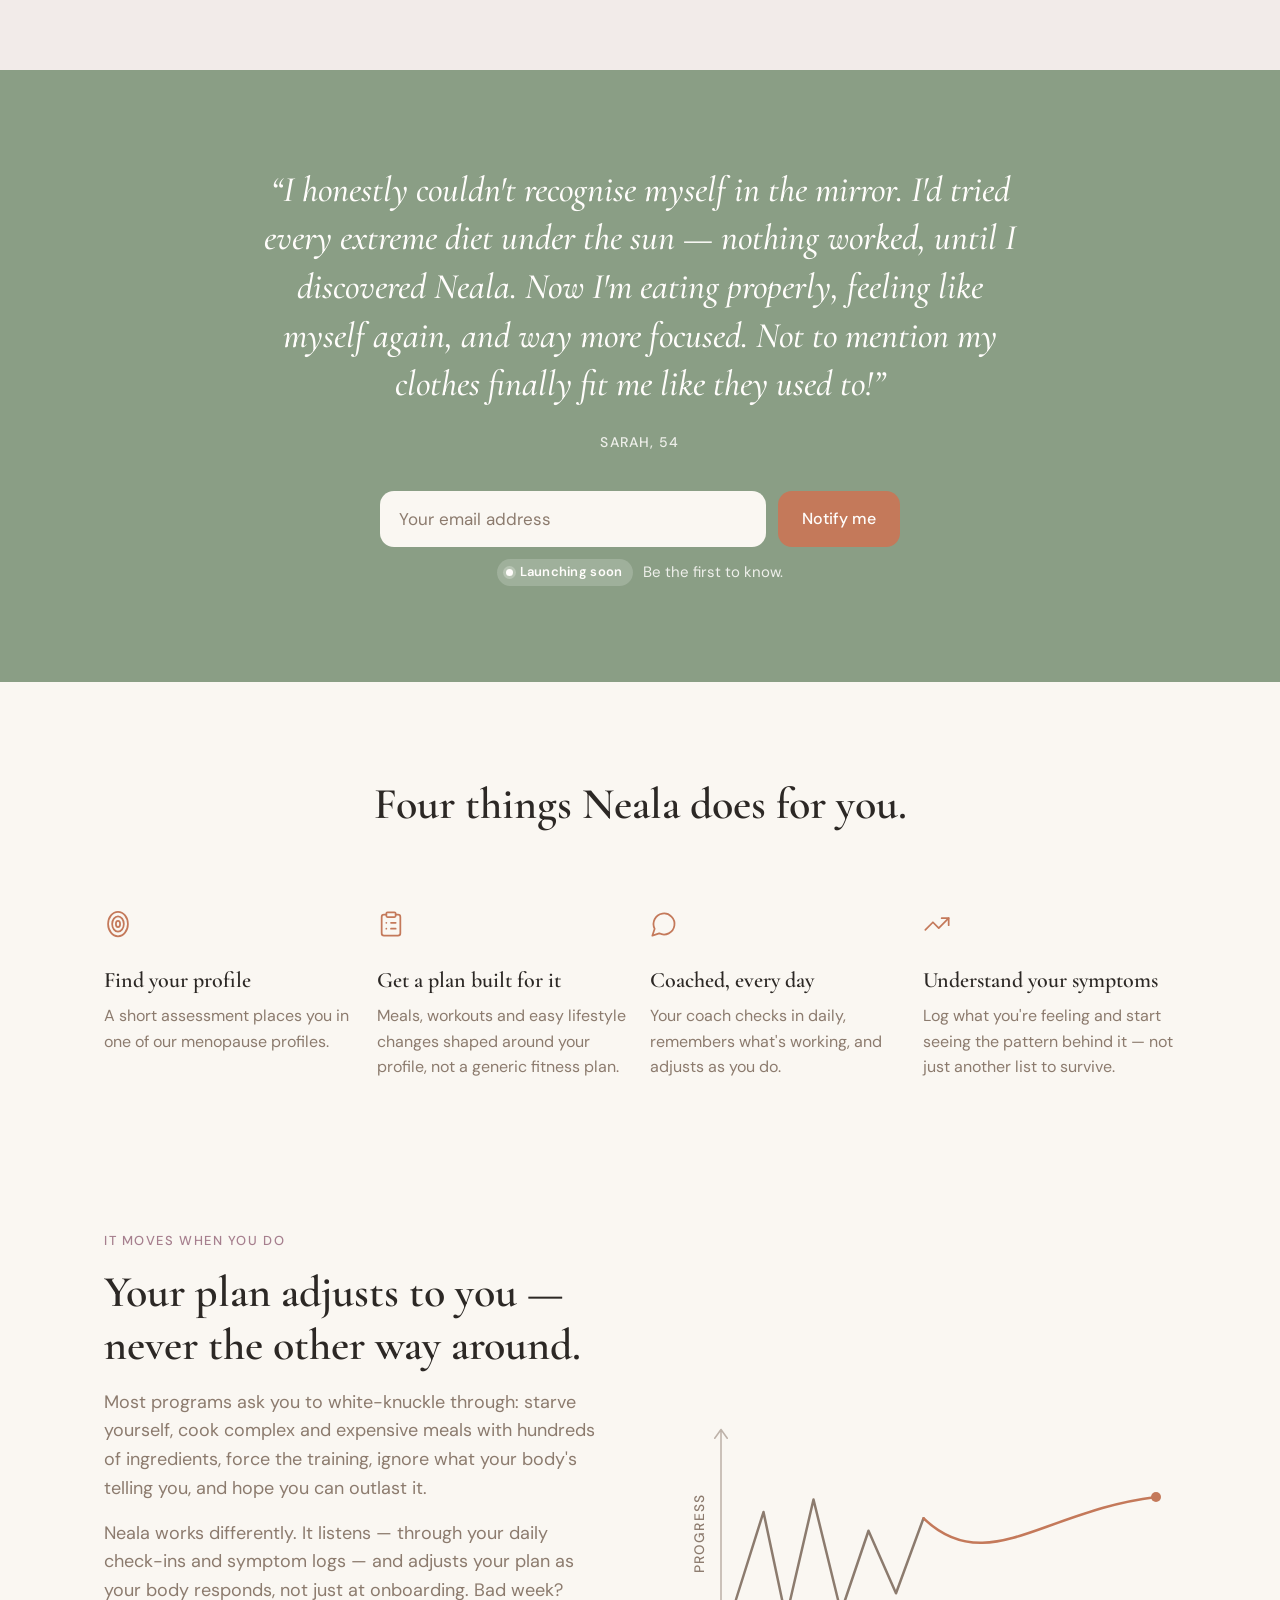
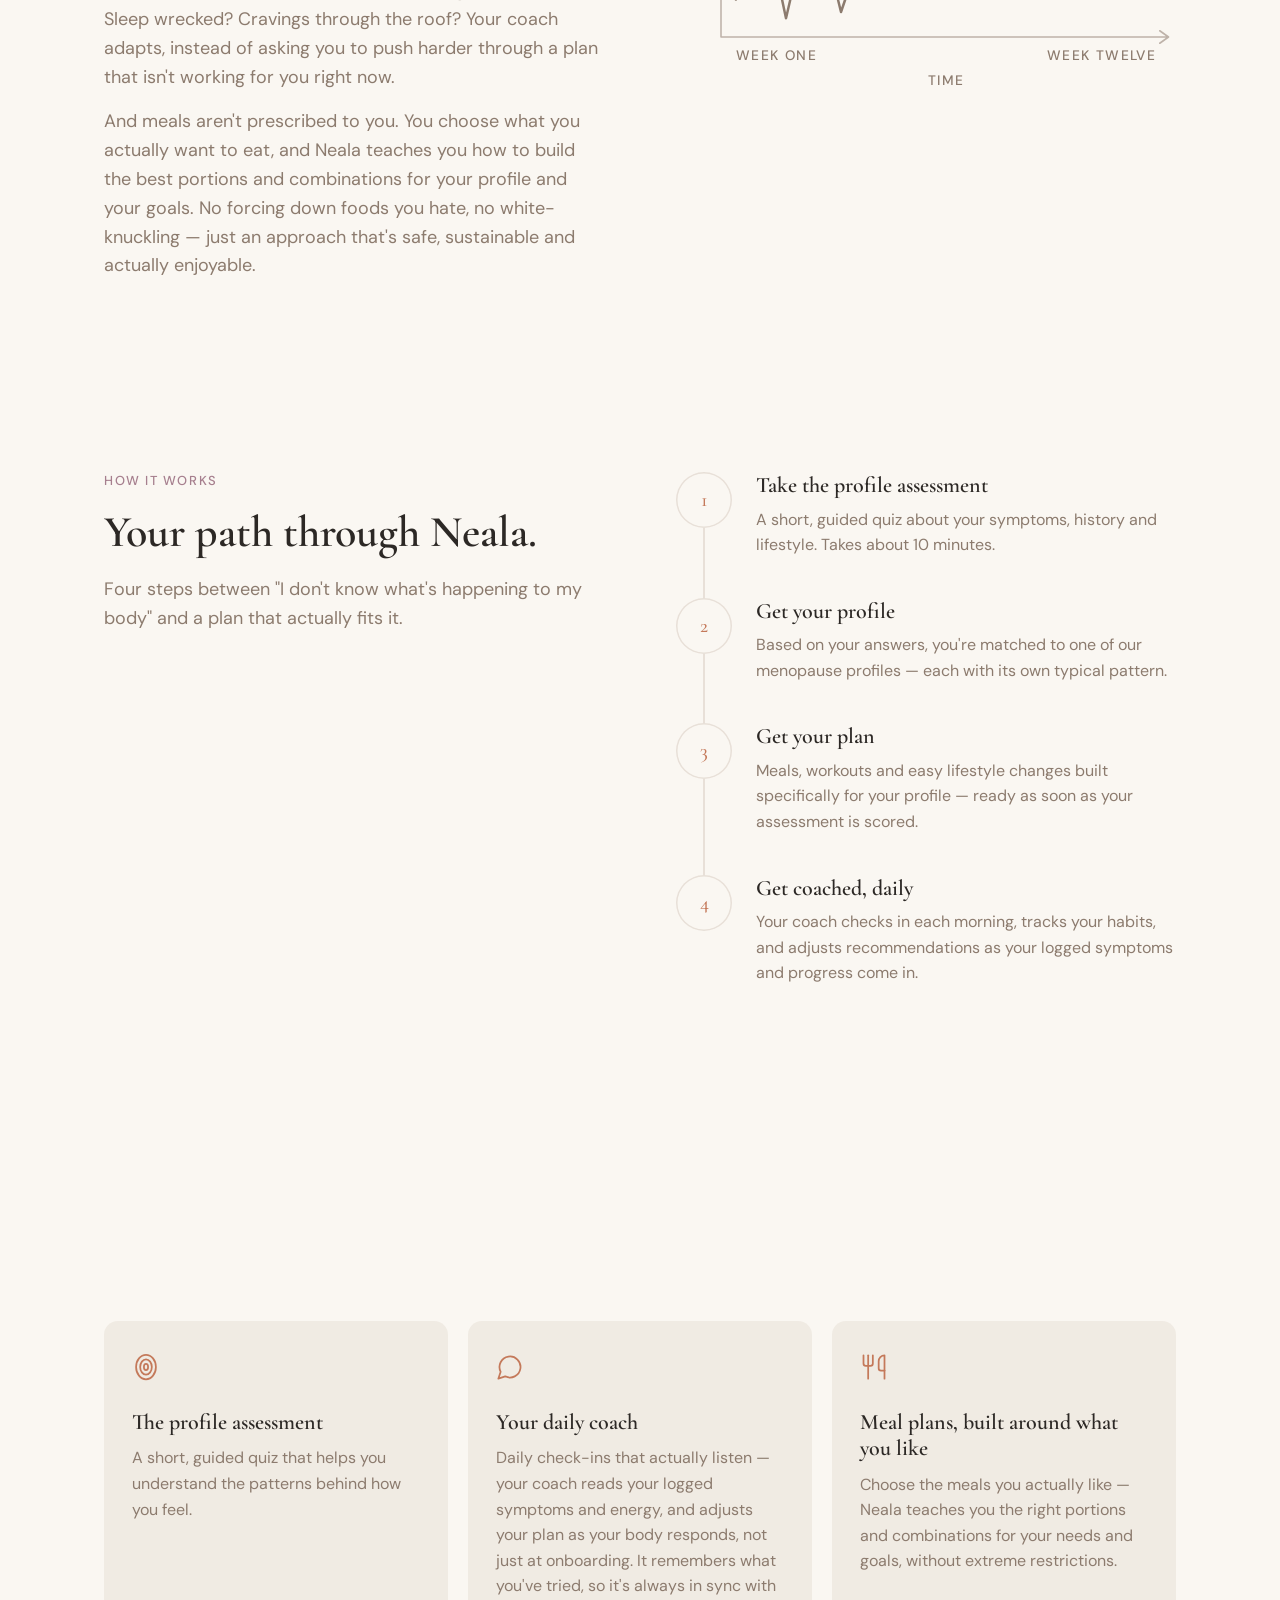
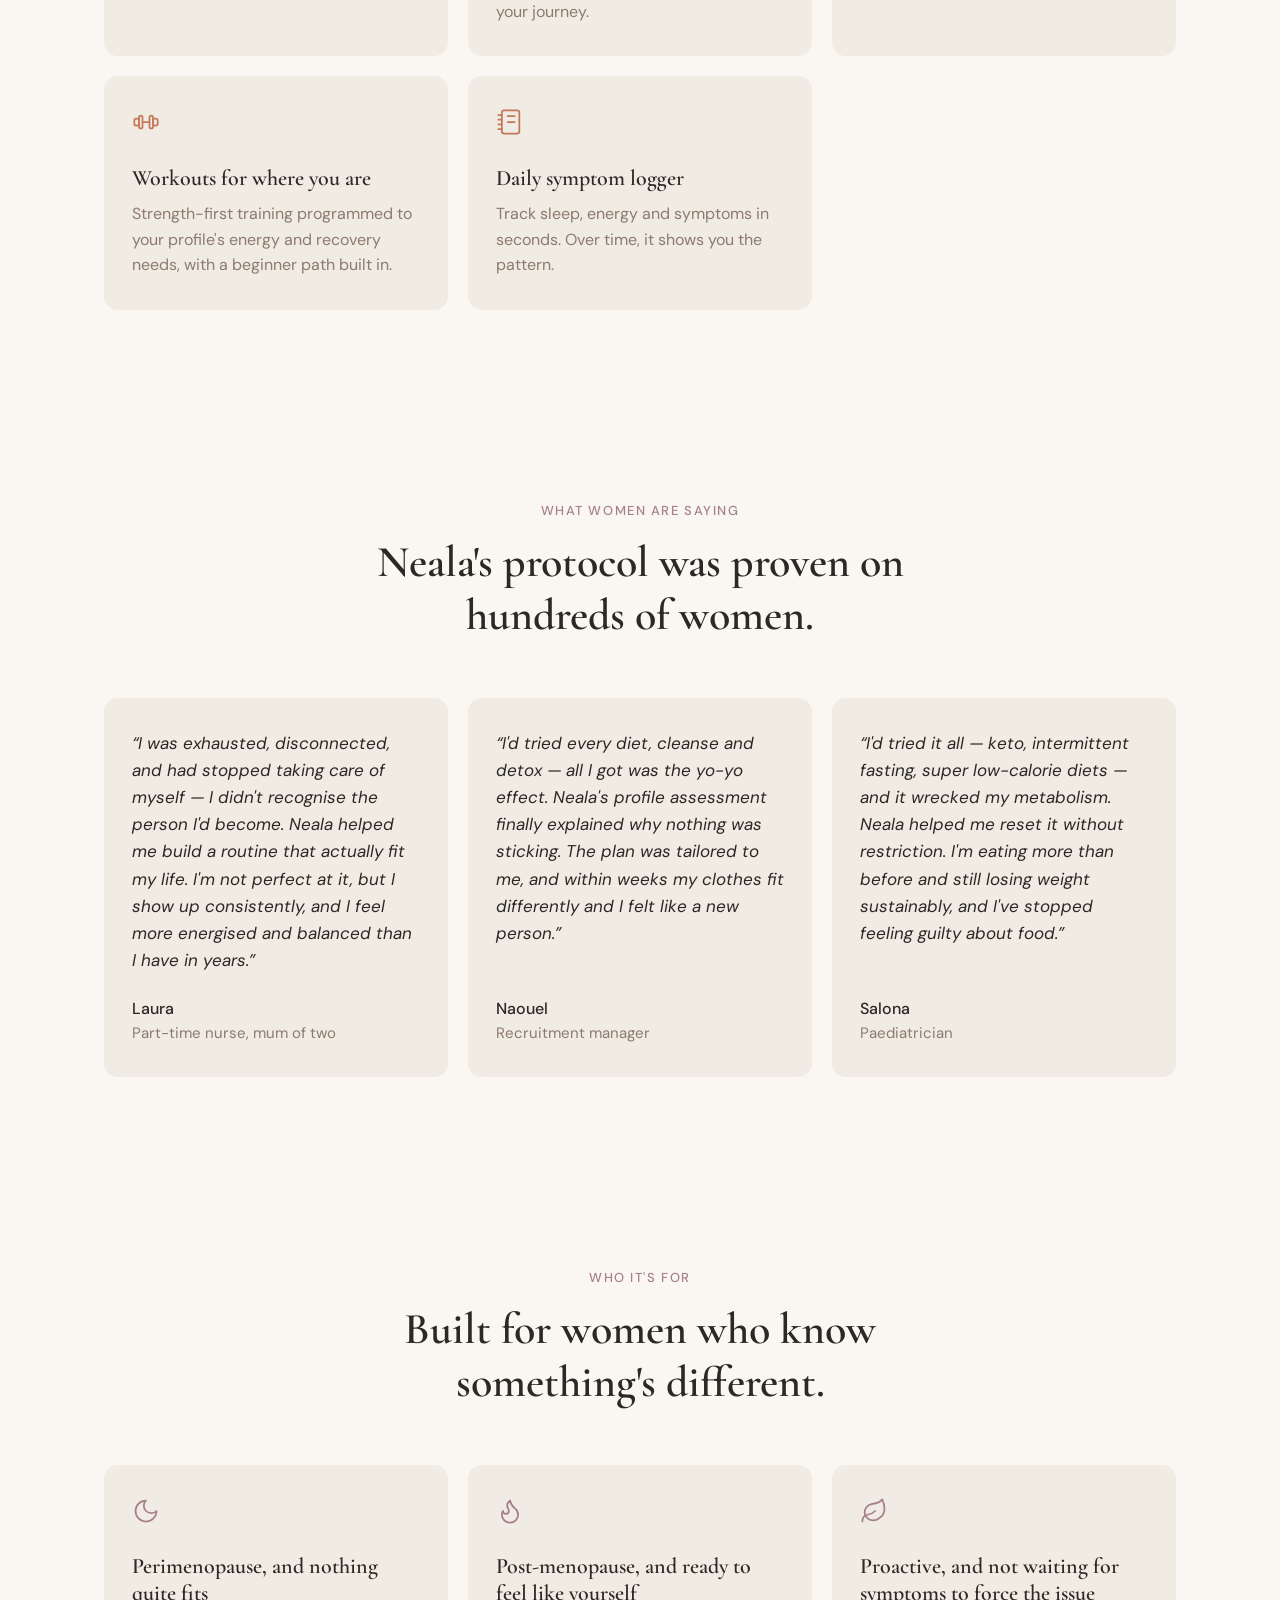
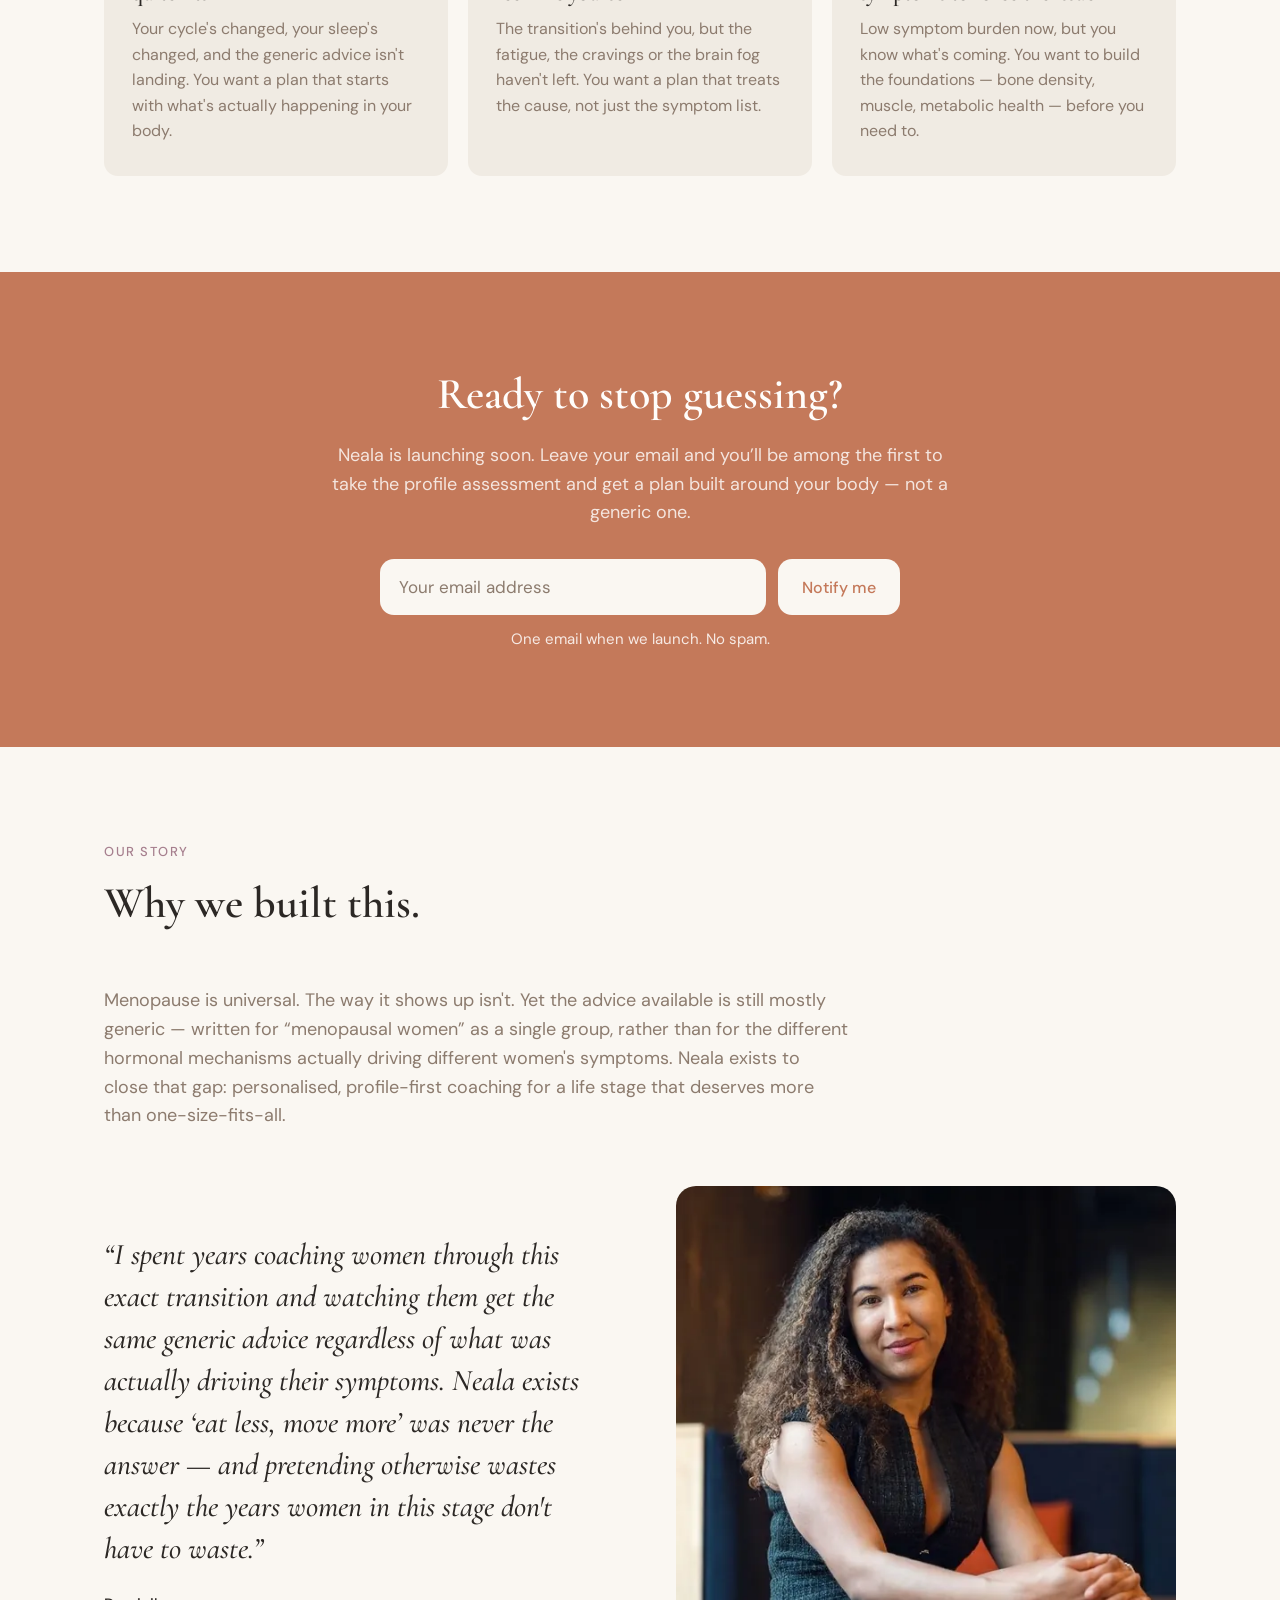
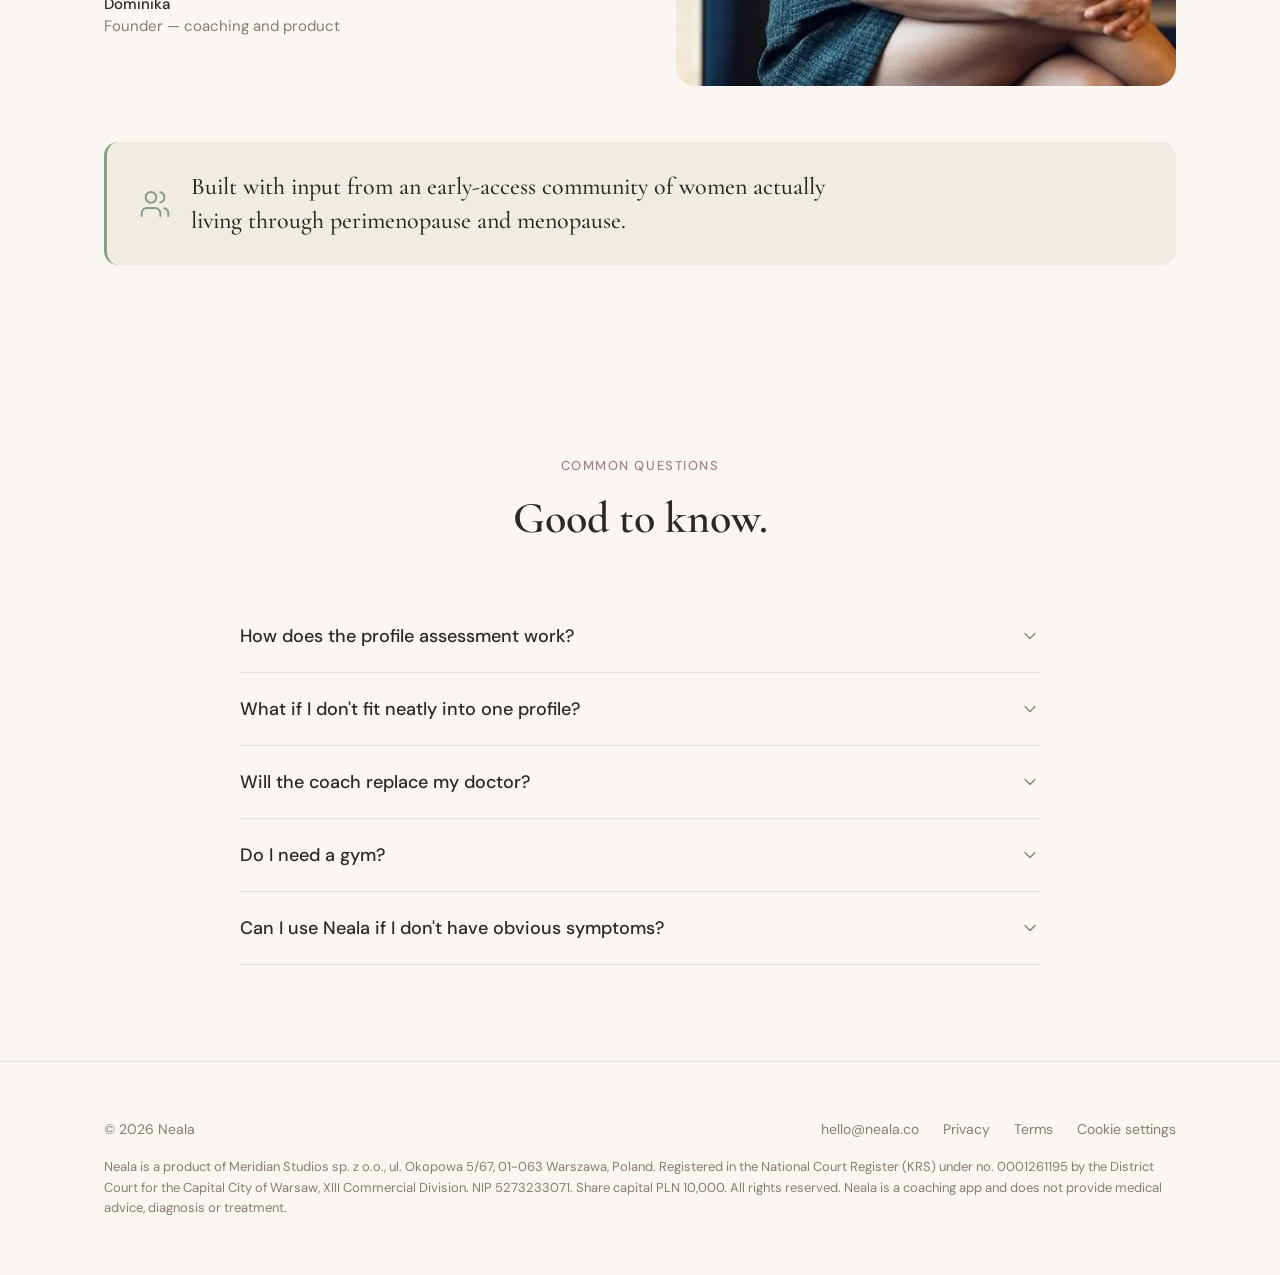
==== commit 049e6790: "landing: 'Launching soon' as a pill so it reads as a status, not body text Co-Authored-By: Claude Op" ====
--- a/index.html
+++ b/index.html
@@ -26,7 +26,7 @@
   <link rel="preconnect" href="https://fonts.gstatic.com" crossorigin>
   <link href="https://fonts.googleapis.com/css2?family=Cormorant+Garamond:ital,wght@0,500;0,600;1,500;1,600&family=DM+Sans:wght@400;500&display=swap" rel="stylesheet">
 
-  <link rel="stylesheet" href="assets/styles.css">
+  <link rel="stylesheet" href="assets/styles.css?v=20261124">
 
 </head>
 <body>
@@ -89,7 +89,7 @@
             <input id="email-hero" name="email" type="email" inputmode="email" autocomplete="email" placeholder="Your email address" required>
             <button class="btn" type="submit">Notify me</button>
           </form>
-          <p class="msg" aria-live="polite">Launching soon. We’ll email you the day Neala is live.</p>
+          <p class="msg" aria-live="polite"><span class="soon"><span class="soon-dot" aria-hidden="true"></span>Launching soon</span> We’ll email you the day Neala is live.</p>
         </div>
         <ul class="badges reveal" style="--i:4">
           <li><svg class="icon" aria-hidden="true"><use href="#i-pattern"/></svg>Built on your profile</li>
@@ -149,7 +149,7 @@
             <input id="email-band" name="email" type="email" inputmode="email" autocomplete="email" placeholder="Your email address" required>
             <button class="btn" type="submit">Notify me</button>
           </form>
-          <p class="msg" aria-live="polite">Launching soon. Be the first to know.</p>
+          <p class="msg" aria-live="polite"><span class="soon"><span class="soon-dot" aria-hidden="true"></span>Launching soon</span> Be the first to know.</p>
         </div>
     </div>
   </section>
--- a/assets/styles.css
+++ b/assets/styles.css
@@ -451,6 +451,30 @@
 .signup-form button:disabled { opacity: .5; cursor: default; }
 
 .msg { font-size: 15px; min-height: 24px; margin-top: 12px; color: var(--muted); }
+
+/* "Launching soon" pill at the start of the signup note: reads as a status,
+   not as more body text. JS replaces the note's text after a submit, which
+   removes the pill too; that is intended. */
+.soon {
+  display: inline-flex; align-items: center; gap: 7px;
+  margin-right: 6px; padding: 3px 11px 3px 9px;
+  border-radius: 999px;
+  background: rgba(196, 121, 90, .12);
+  color: var(--primary-press);
+  font-size: 13px; font-weight: 600; letter-spacing: .02em;
+  vertical-align: 1px;
+}
+.soon-dot {
+  width: 7px; height: 7px; border-radius: 50%;
+  background: var(--primary);
+  box-shadow: 0 0 0 3px rgba(196, 121, 90, .18);
+}
+.band .soon, .closing .signup .soon { background: rgba(255, 253, 251, .18); color: #FFFDFB; }
+.band .soon-dot, .closing .signup .soon-dot { background: #FFFDFB; box-shadow: 0 0 0 3px rgba(255, 253, 251, .25); }
+@media (prefers-reduced-motion: no-preference) {
+  .soon-dot { animation: soon-pulse 2.4s ease-in-out infinite; }
+}
+@keyframes soon-pulse { 0%, 100% { opacity: 1; } 50% { opacity: .45; } }
 
 .band .signup-form input, .closing .signup-form input { border-color: transparent; }
 .band .signup-form input:focus, .closing .signup-form input:focus { border-color: var(--ink); }
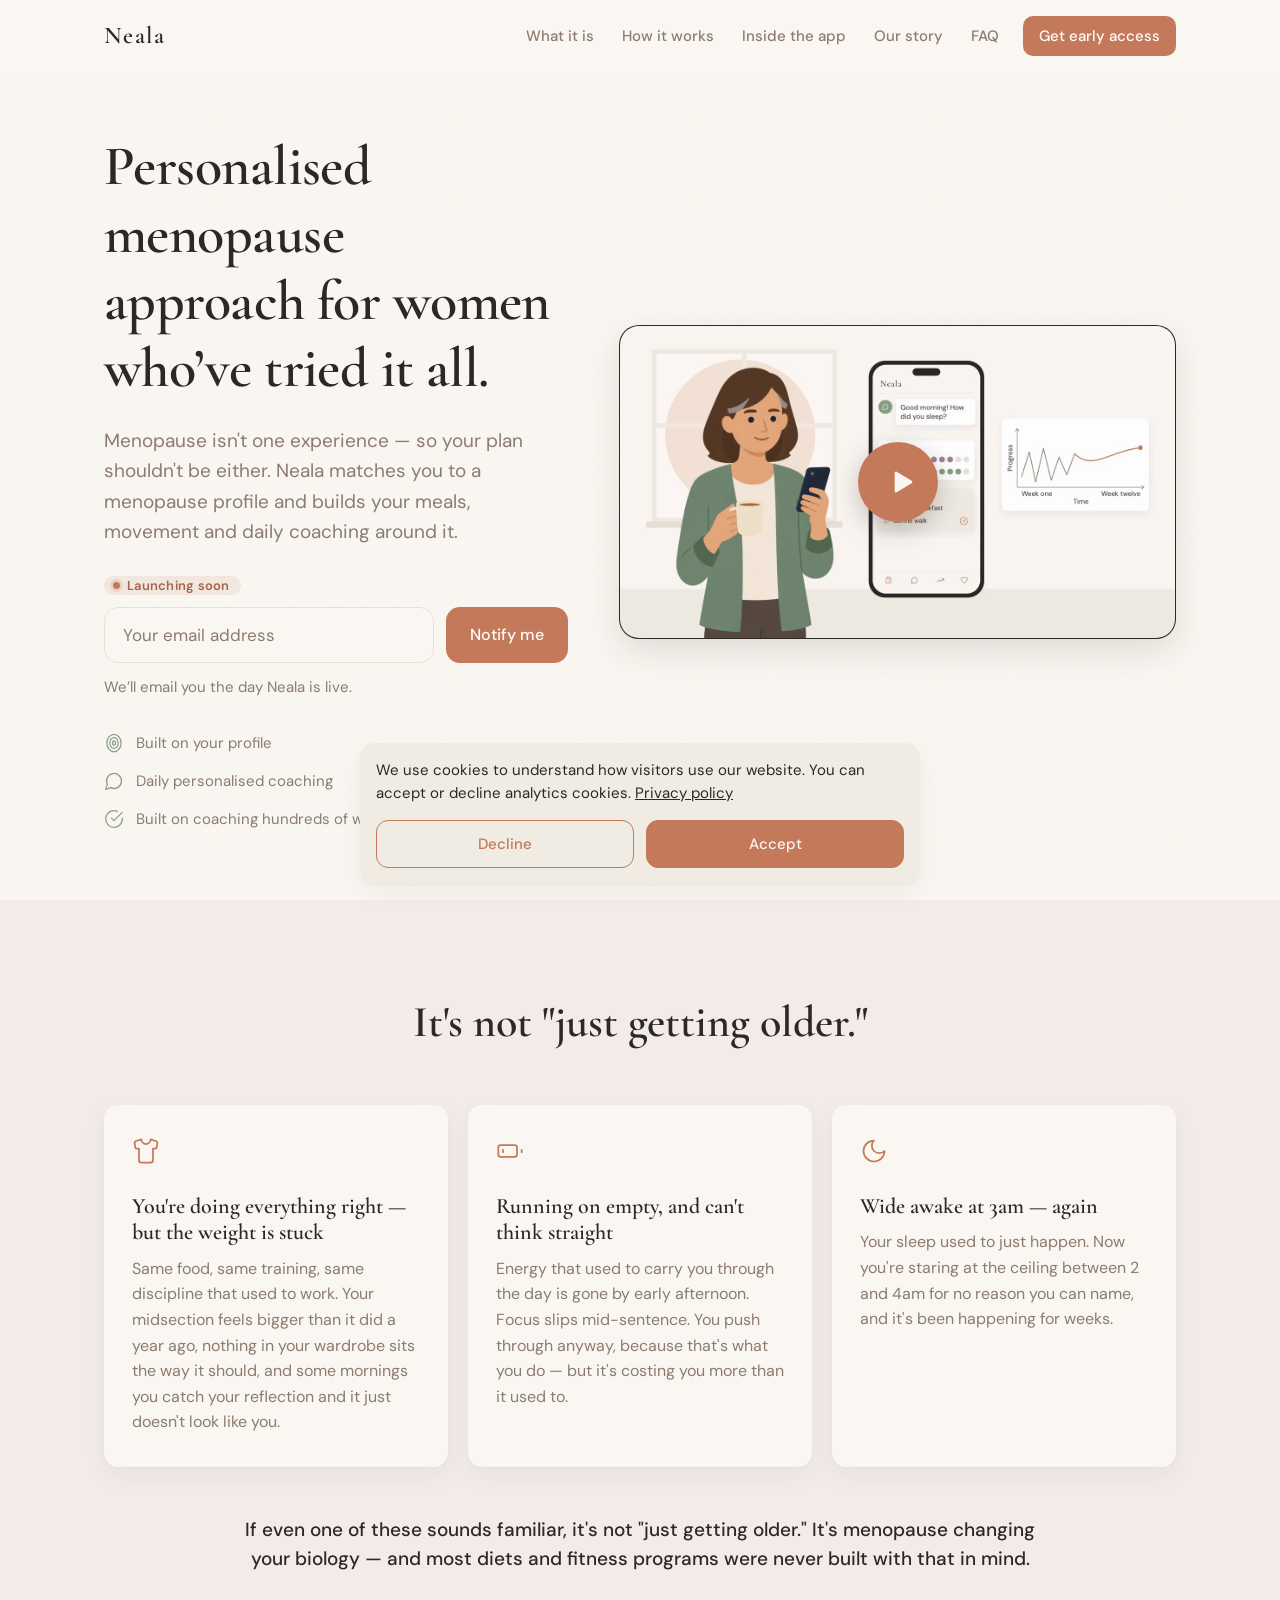
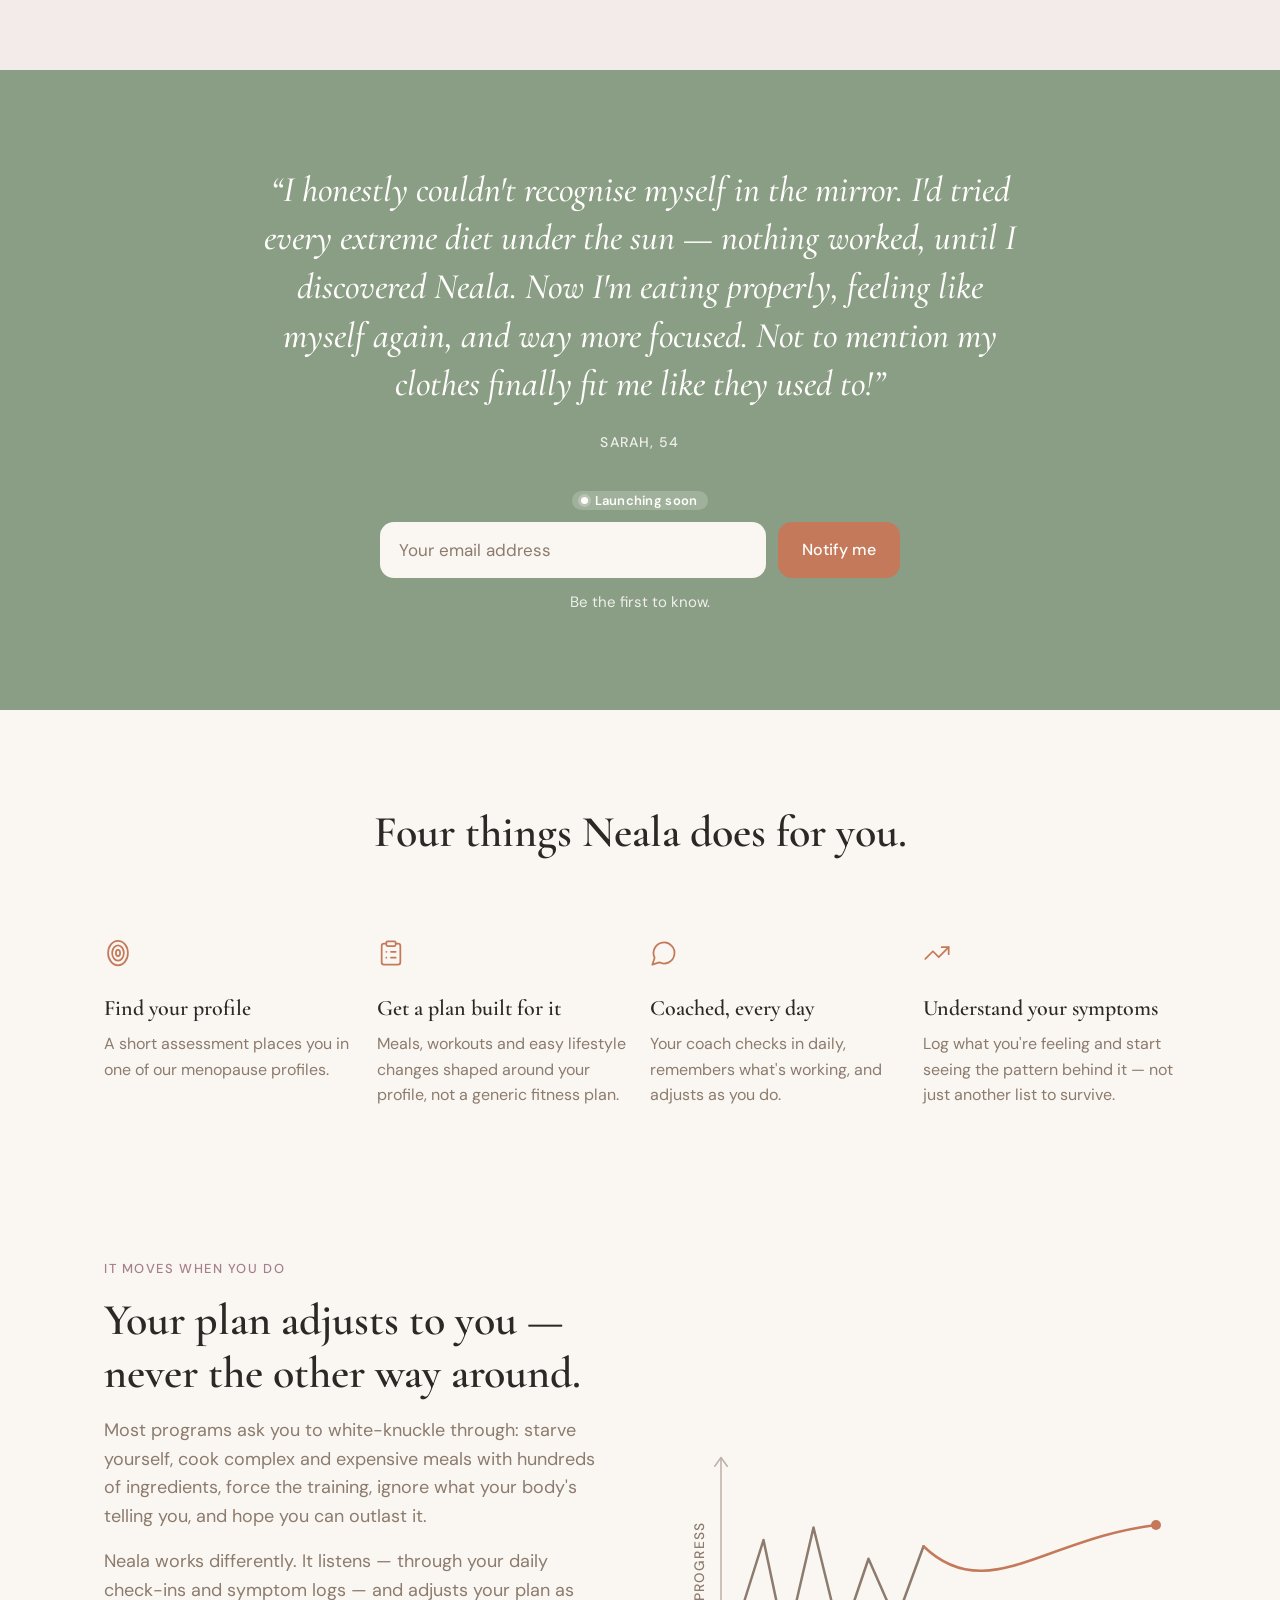
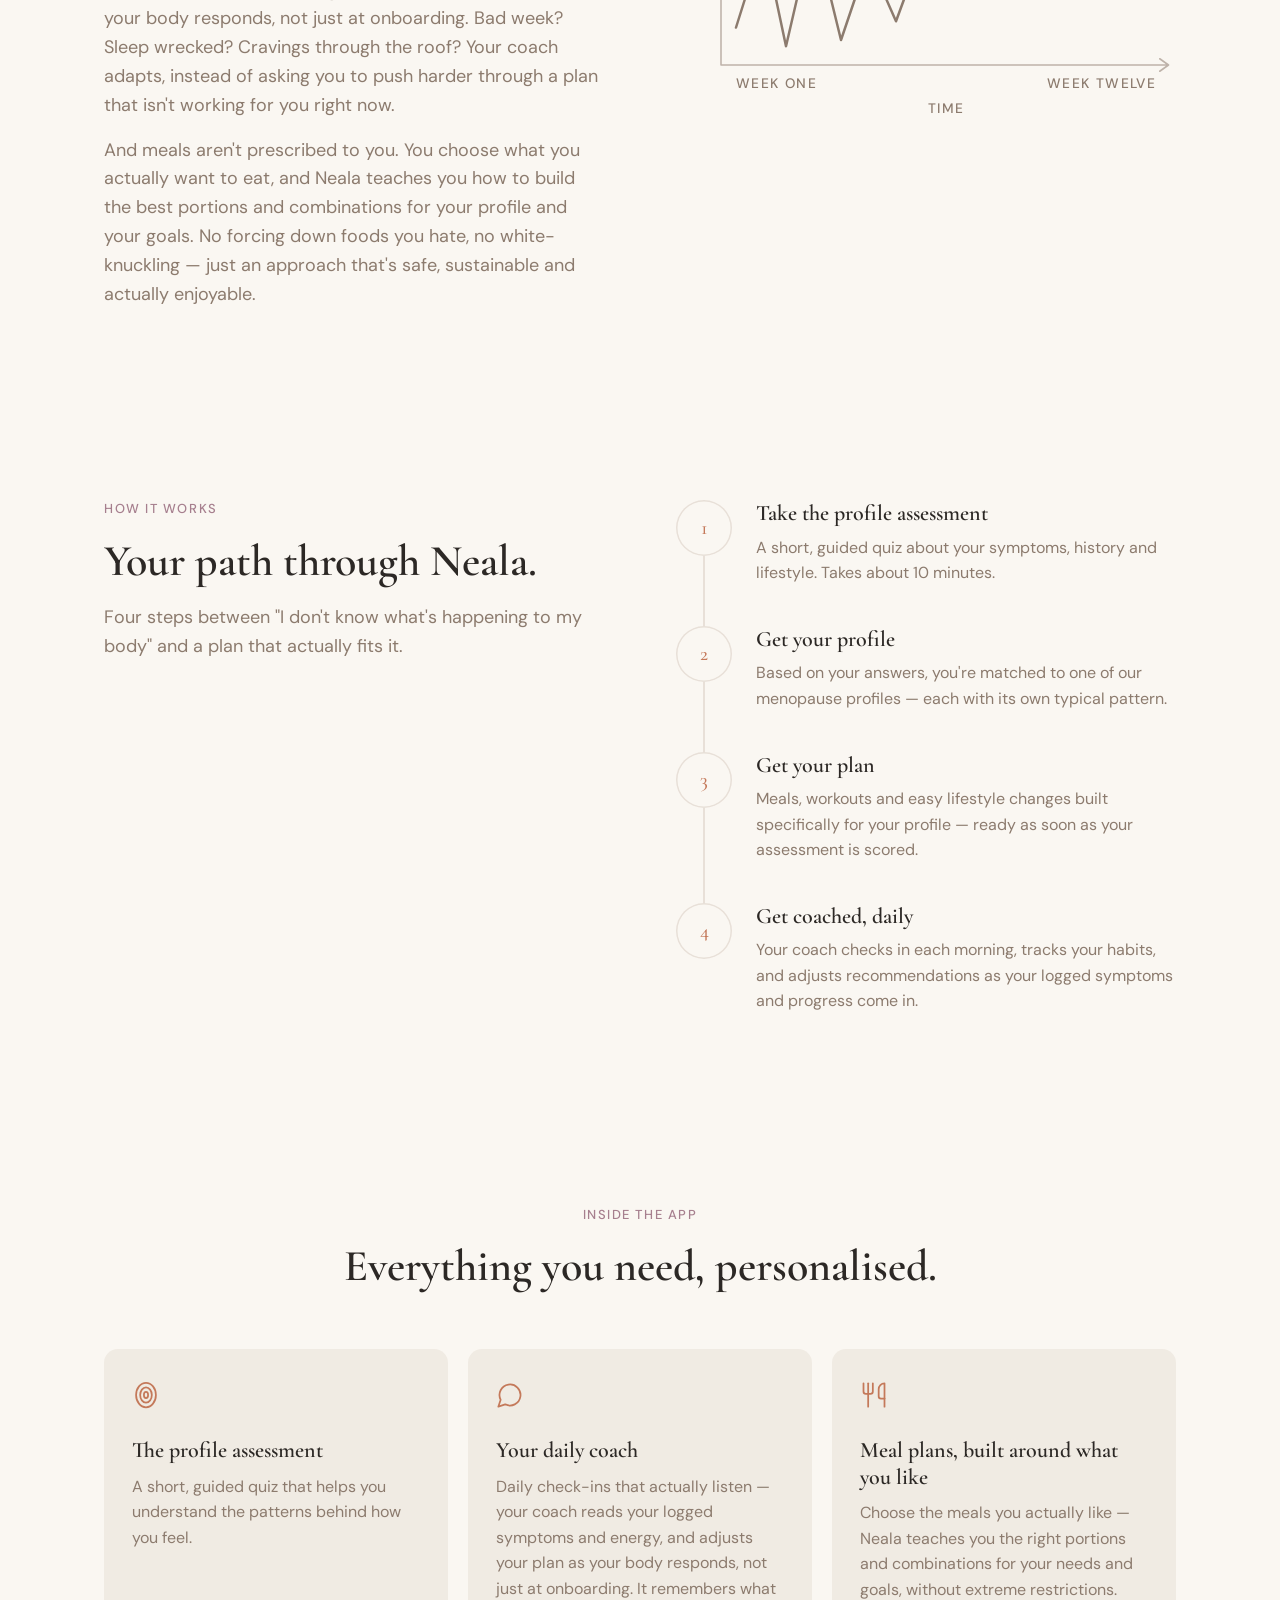
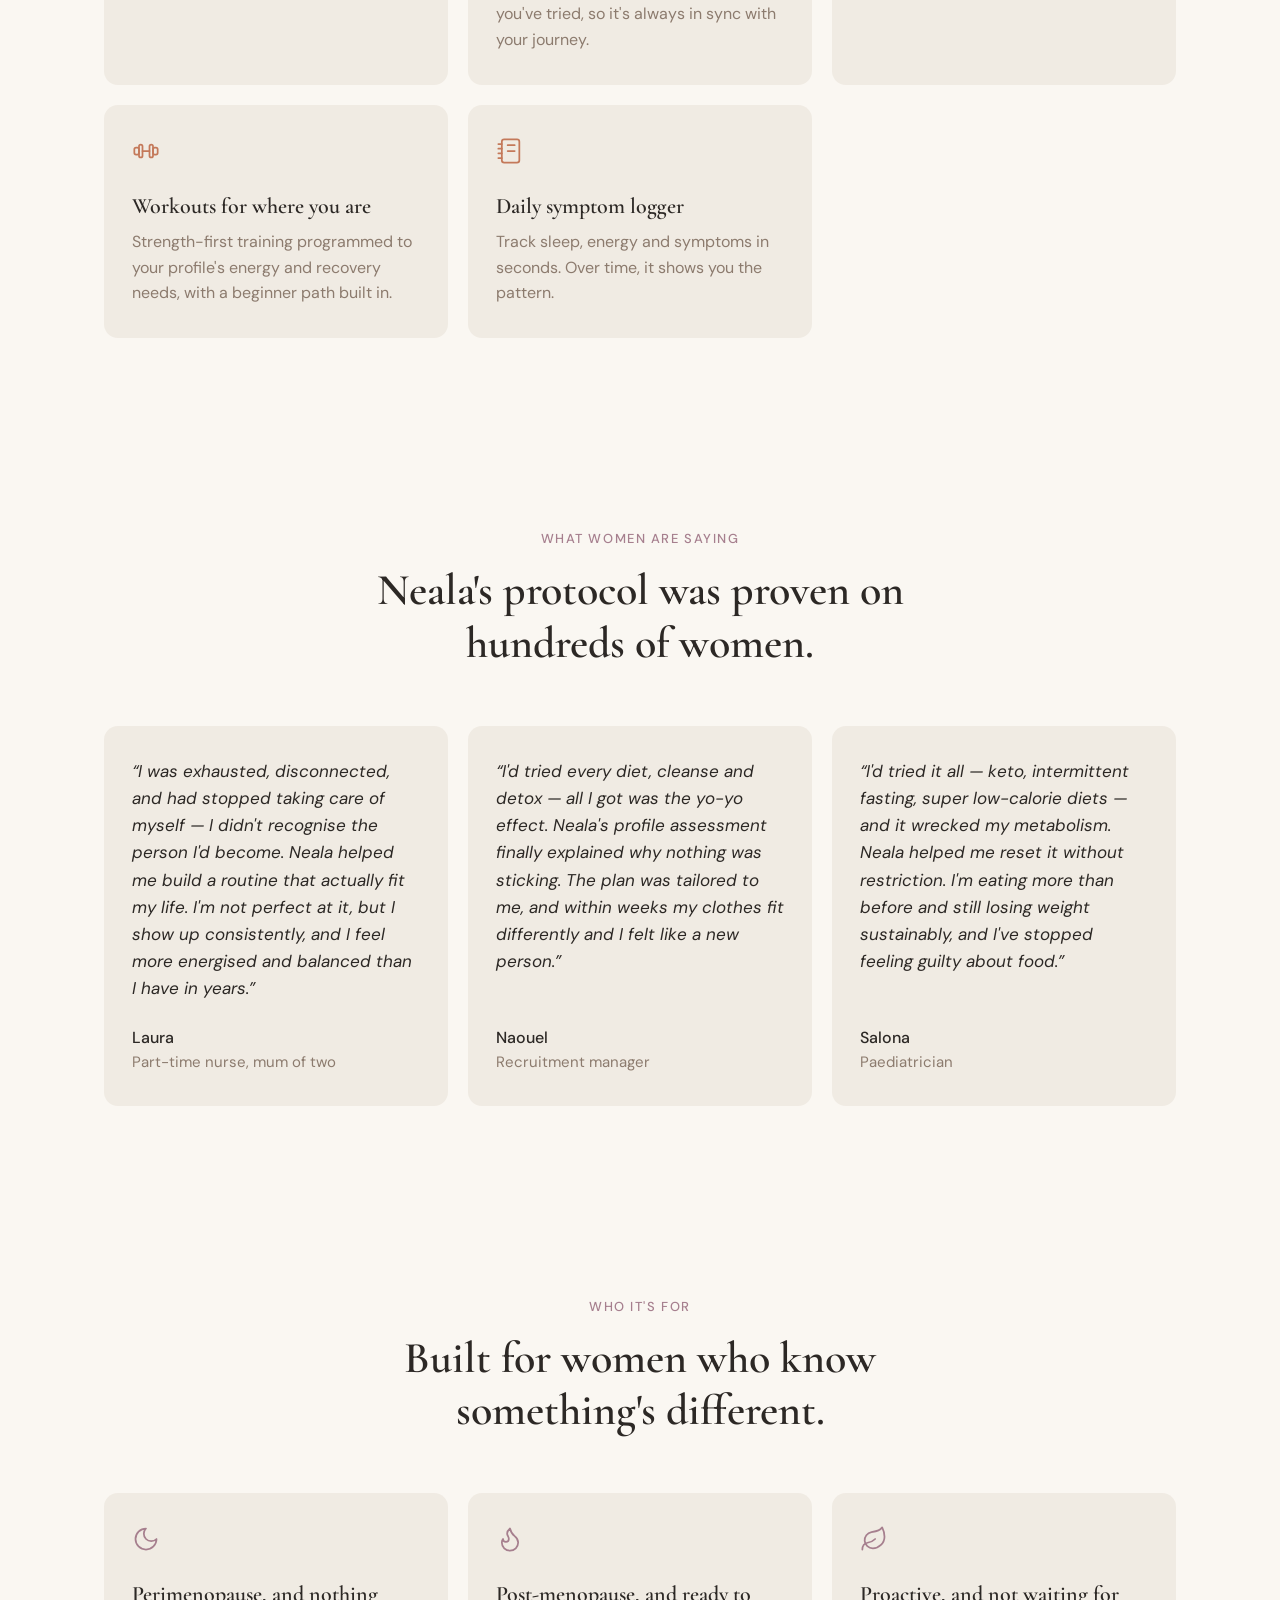
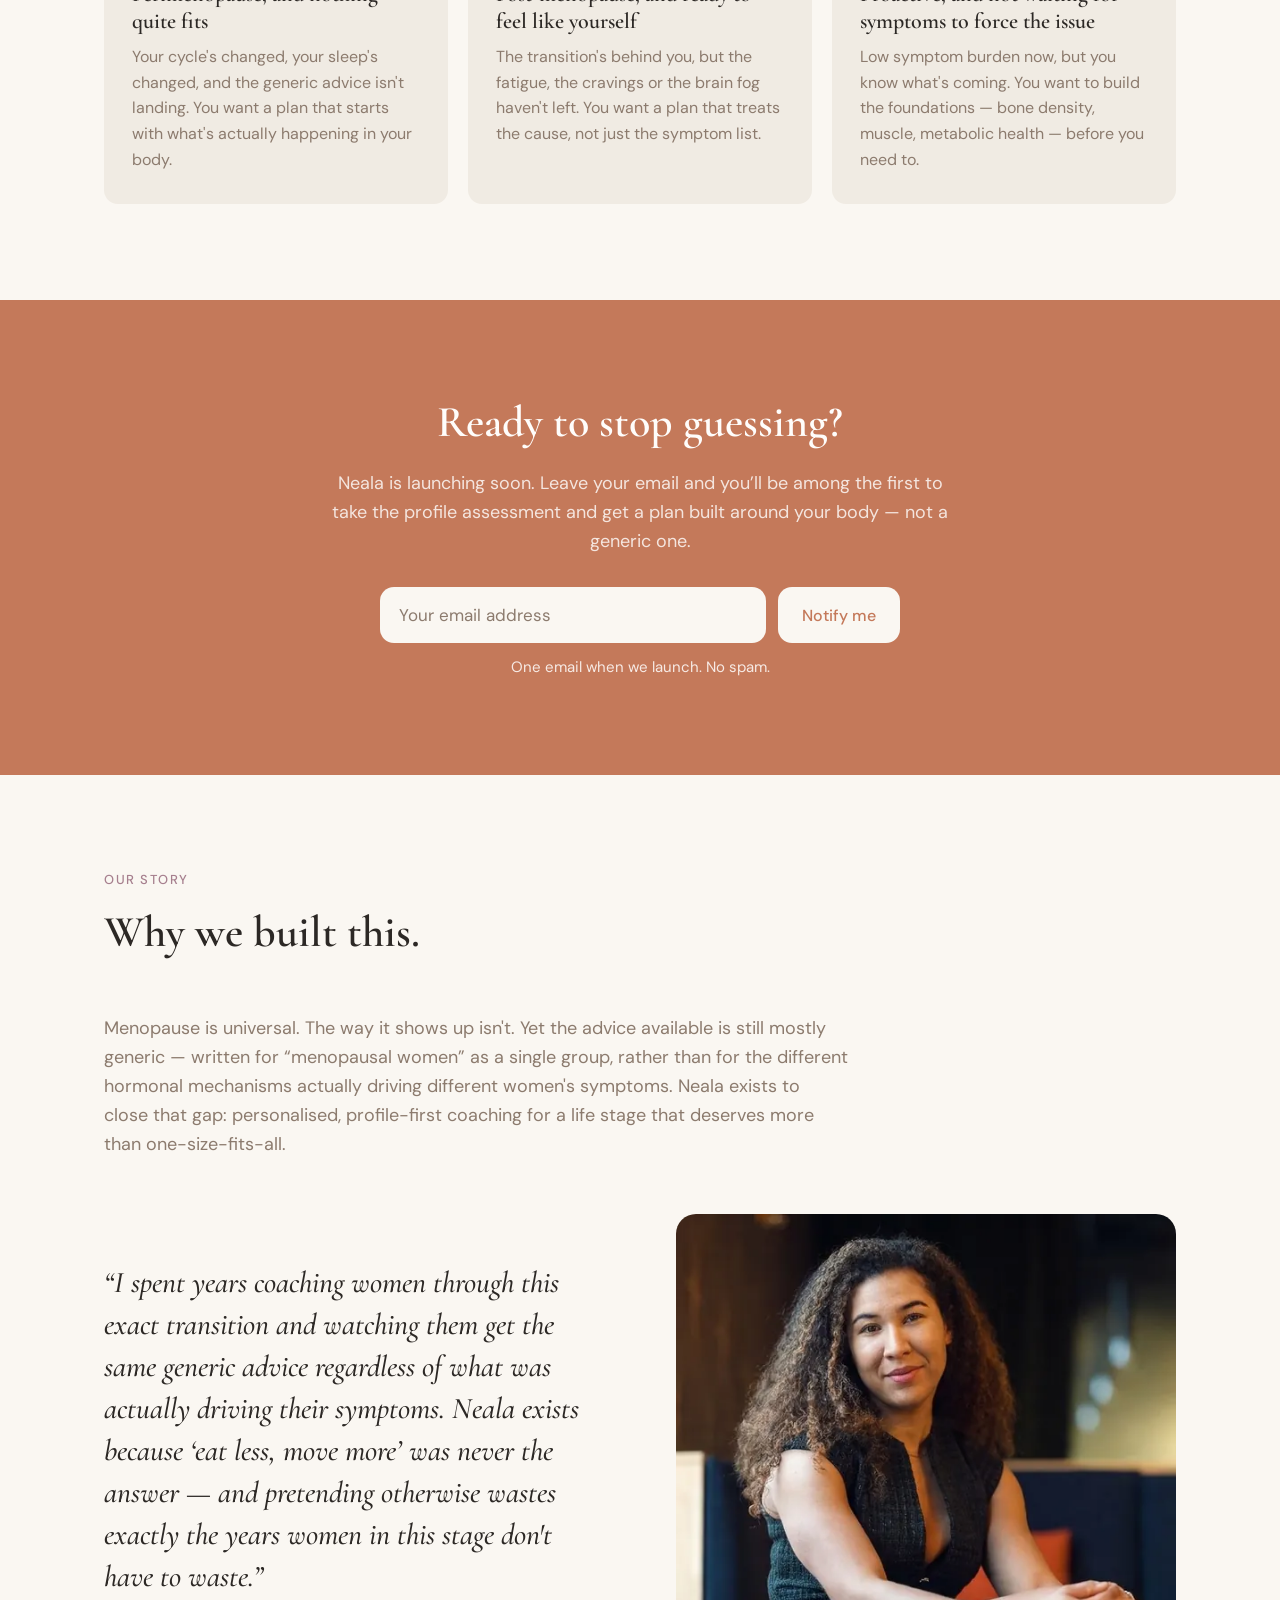
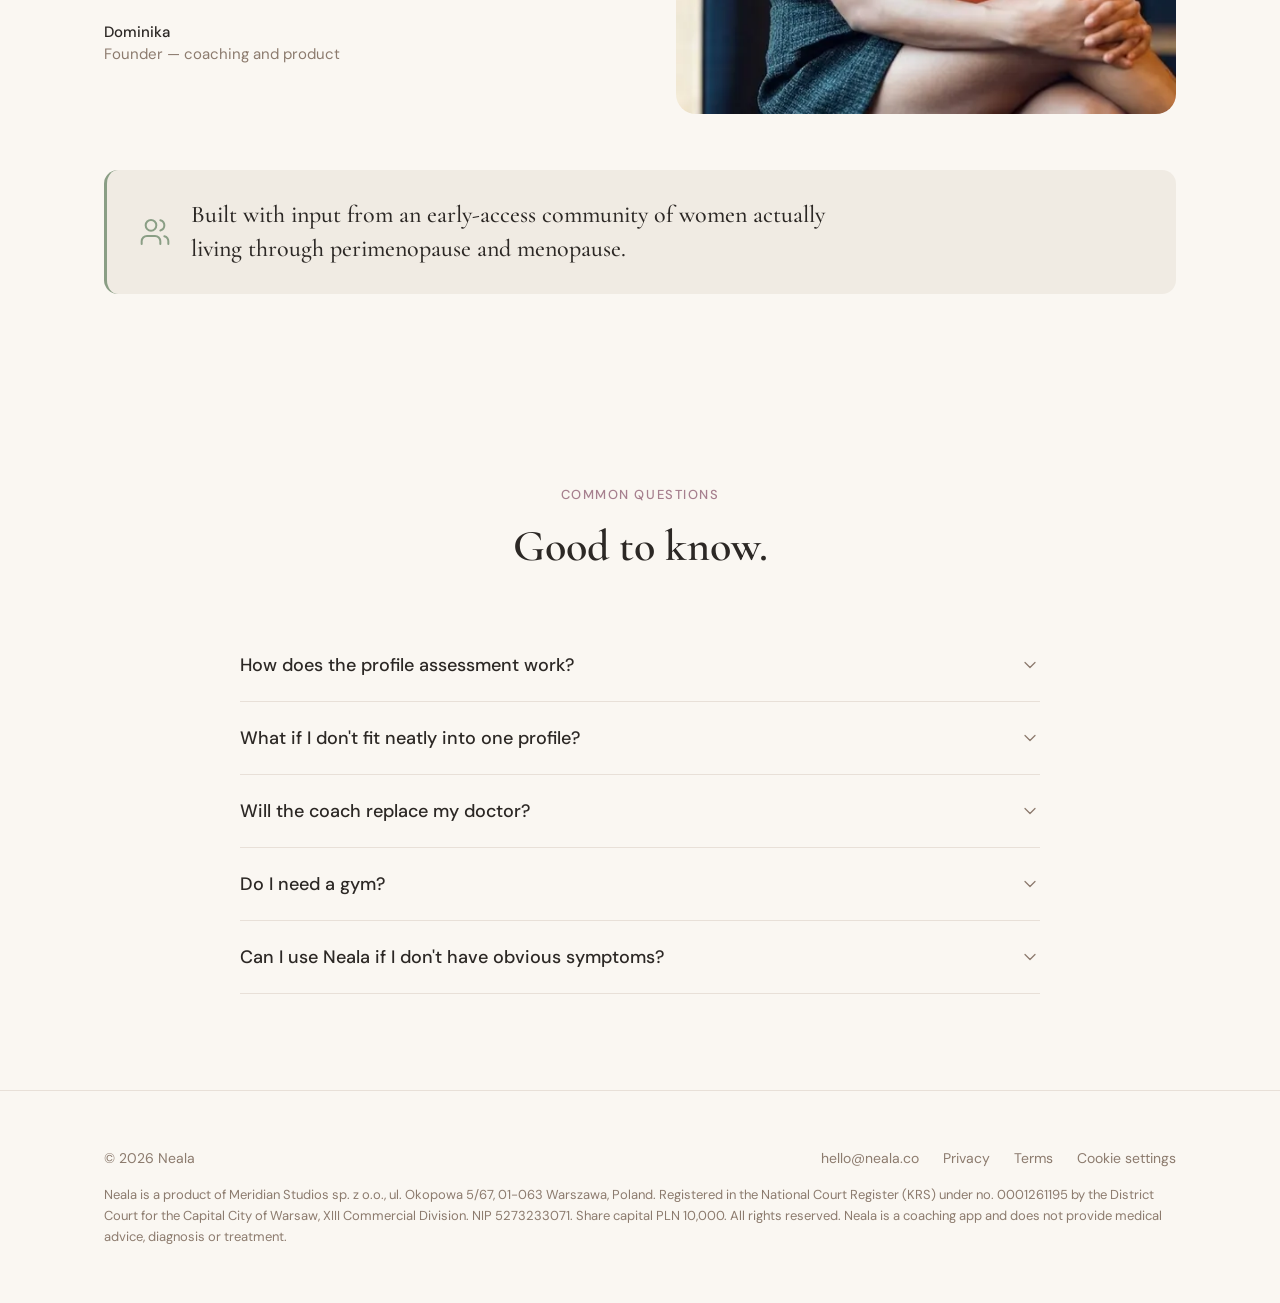
==== commit f26e7673: "landing: 'Launching soon' pill above the email box Co-Authored-By: Claude Opus 5.5 <noreply@anthropi" ====
--- a/index.html
+++ b/index.html
@@ -26,7 +26,7 @@
   <link rel="preconnect" href="https://fonts.gstatic.com" crossorigin>
   <link href="https://fonts.googleapis.com/css2?family=Cormorant+Garamond:ital,wght@0,500;0,600;1,500;1,600&family=DM+Sans:wght@400;500&display=swap" rel="stylesheet">
 
-  <link rel="stylesheet" href="assets/styles.css?v=20261124">
+  <link rel="stylesheet" href="assets/styles.css?v=20261124b">
 
 </head>
 <body>
@@ -84,12 +84,13 @@
         <h1 class="reveal" style="--i:1">Personalised menopause approach for women who’ve tried it all.</h1>
         <p class="lead reveal" style="--i:2">Menopause isn't one experience — so your plan shouldn't be either. Neala matches you to a menopause profile and builds your meals, movement and daily coaching around it.</p>
         <div class="signup reveal" style="--i:3">
+          <p class="soon-above"><span class="soon"><span class="soon-dot" aria-hidden="true"></span>Launching soon</span></p>
           <form class="signup-form" data-source="landing-hero" novalidate>
             <label class="sr-only" for="email-hero">Email address</label>
             <input id="email-hero" name="email" type="email" inputmode="email" autocomplete="email" placeholder="Your email address" required>
             <button class="btn" type="submit">Notify me</button>
           </form>
-          <p class="msg" aria-live="polite"><span class="soon"><span class="soon-dot" aria-hidden="true"></span>Launching soon</span> We’ll email you the day Neala is live.</p>
+          <p class="msg" aria-live="polite">We’ll email you the day Neala is live.</p>
         </div>
         <ul class="badges reveal" style="--i:4">
           <li><svg class="icon" aria-hidden="true"><use href="#i-pattern"/></svg>Built on your profile</li>
@@ -144,12 +145,13 @@
         <cite>Sarah, 54</cite>
       </blockquote>
       <div class="signup band-cta reveal" style="--i:1">
+          <p class="soon-above"><span class="soon"><span class="soon-dot" aria-hidden="true"></span>Launching soon</span></p>
           <form class="signup-form" data-source="landing-band" novalidate>
             <label class="sr-only" for="email-band">Email address</label>
             <input id="email-band" name="email" type="email" inputmode="email" autocomplete="email" placeholder="Your email address" required>
             <button class="btn" type="submit">Notify me</button>
           </form>
-          <p class="msg" aria-live="polite"><span class="soon"><span class="soon-dot" aria-hidden="true"></span>Launching soon</span> Be the first to know.</p>
+          <p class="msg" aria-live="polite">Be the first to know.</p>
         </div>
     </div>
   </section>
--- a/assets/styles.css
+++ b/assets/styles.css
@@ -452,12 +452,13 @@
 
 .msg { font-size: 15px; min-height: 24px; margin-top: 12px; color: var(--muted); }
 
-/* "Launching soon" pill at the start of the signup note: reads as a status,
-   not as more body text. JS replaces the note's text after a submit, which
-   removes the pill too; that is intended. */
+/* "Launching soon" pill above each signup form: reads as a status, not as
+   more body text. Sits outside .msg, so a submit's message never removes it. */
+.soon-above { margin: 0 0 12px; line-height: 1; }
+.band-cta .soon-above { text-align: center; }
 .soon {
   display: inline-flex; align-items: center; gap: 7px;
-  margin-right: 6px; padding: 3px 11px 3px 9px;
+  padding: 3px 11px 3px 9px;
   border-radius: 999px;
   background: rgba(196, 121, 90, .12);
   color: var(--primary-press);
